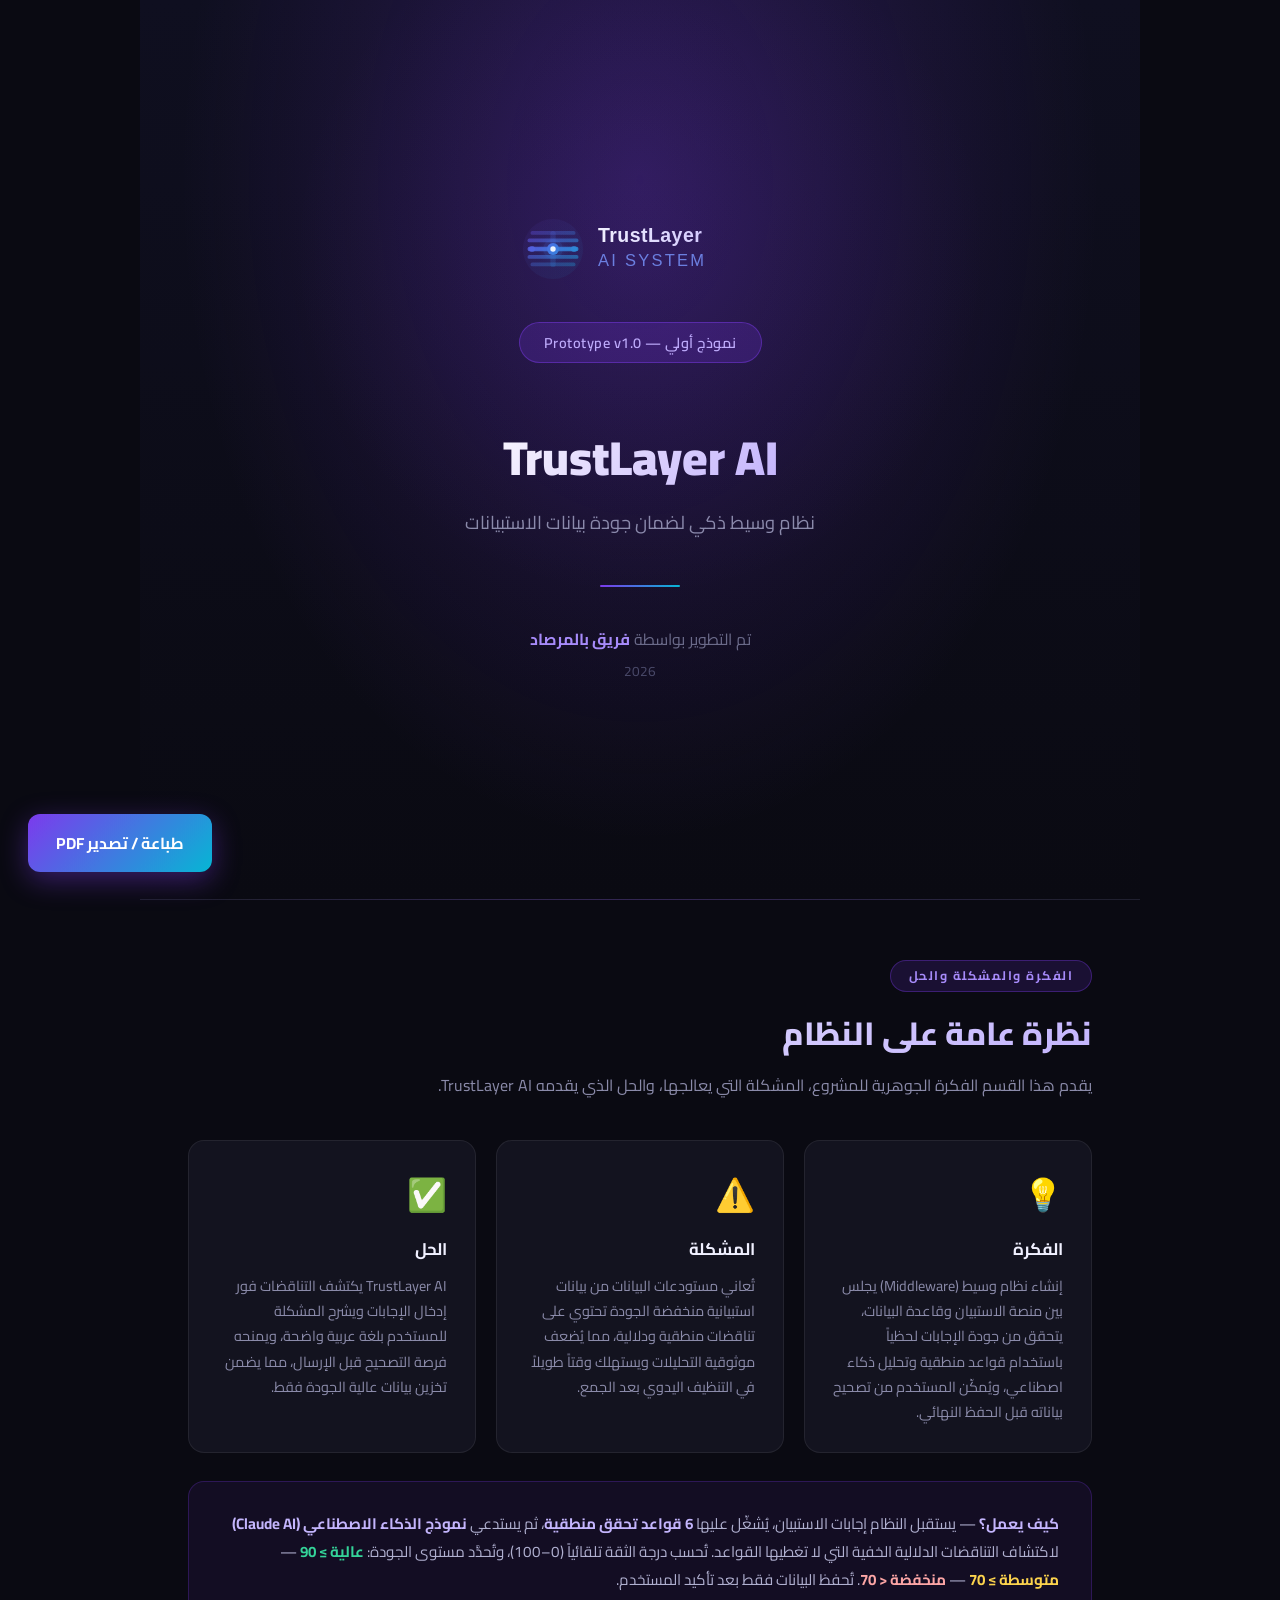
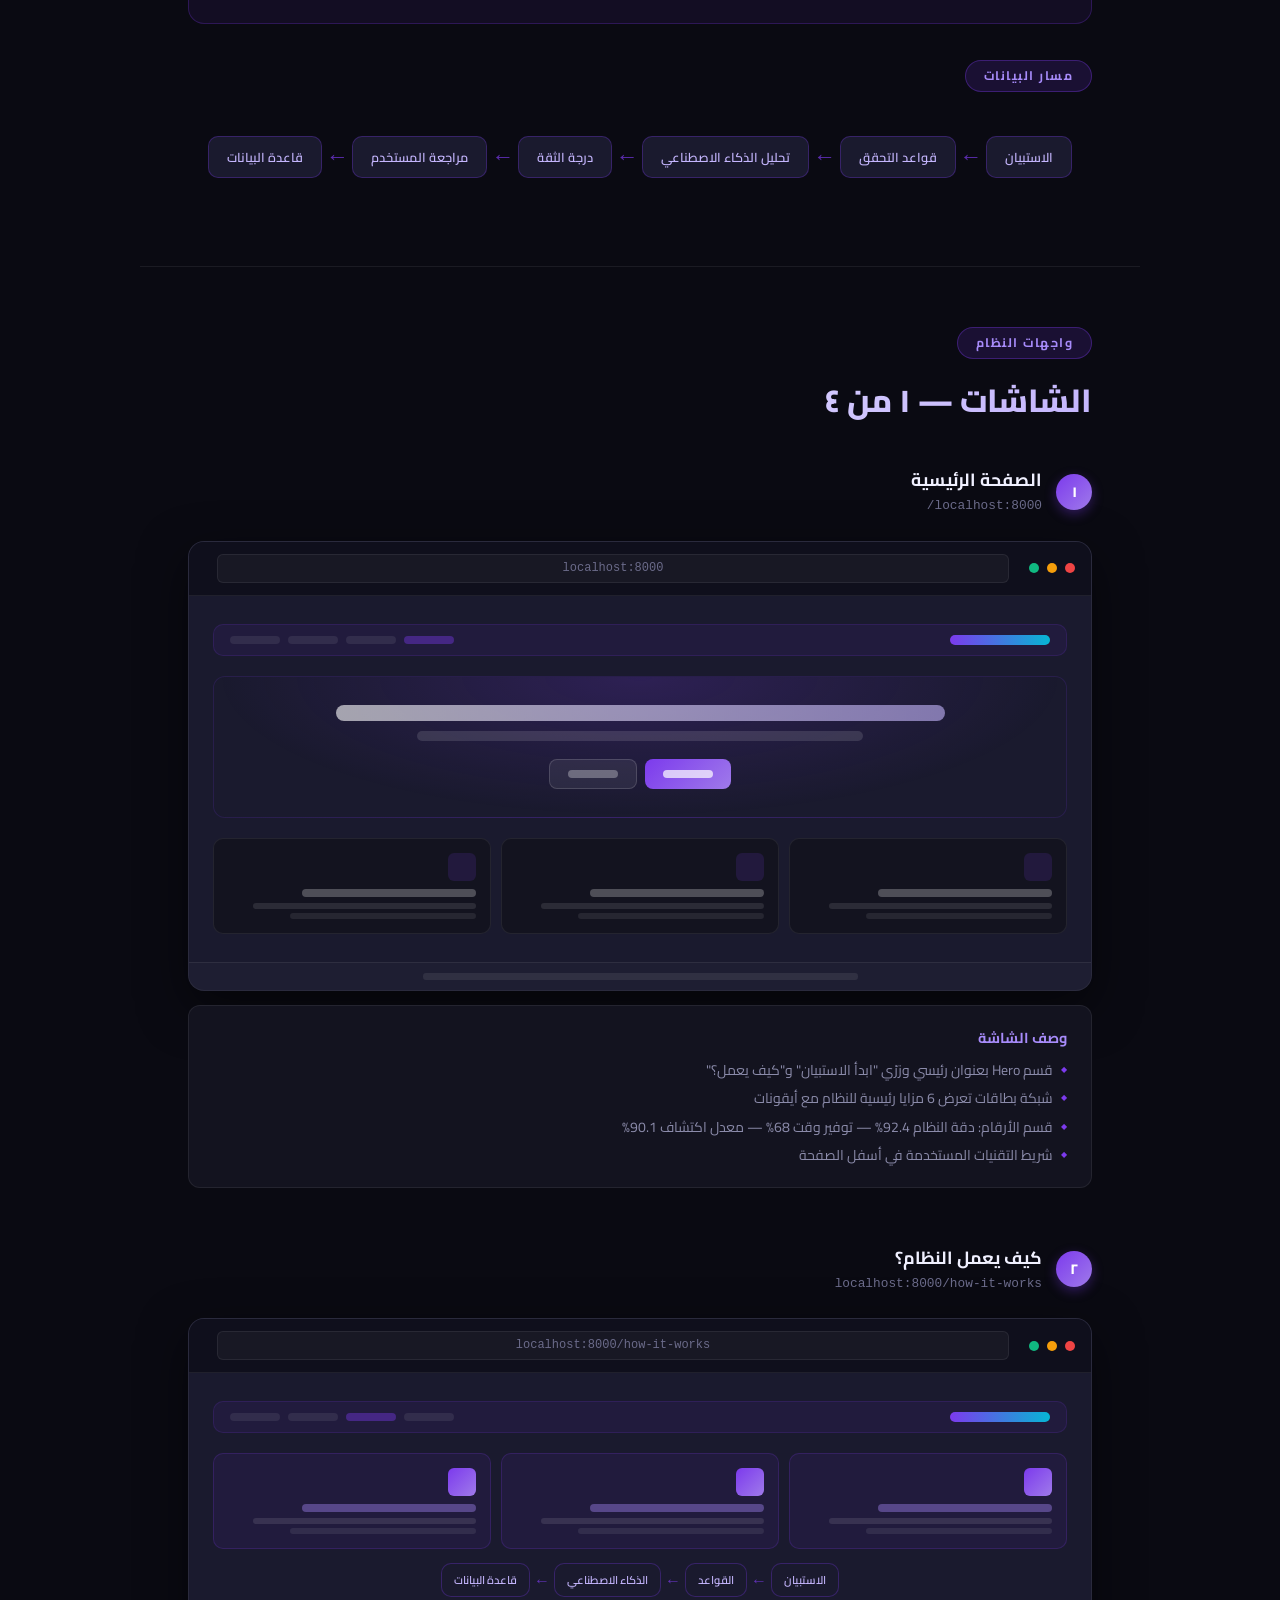
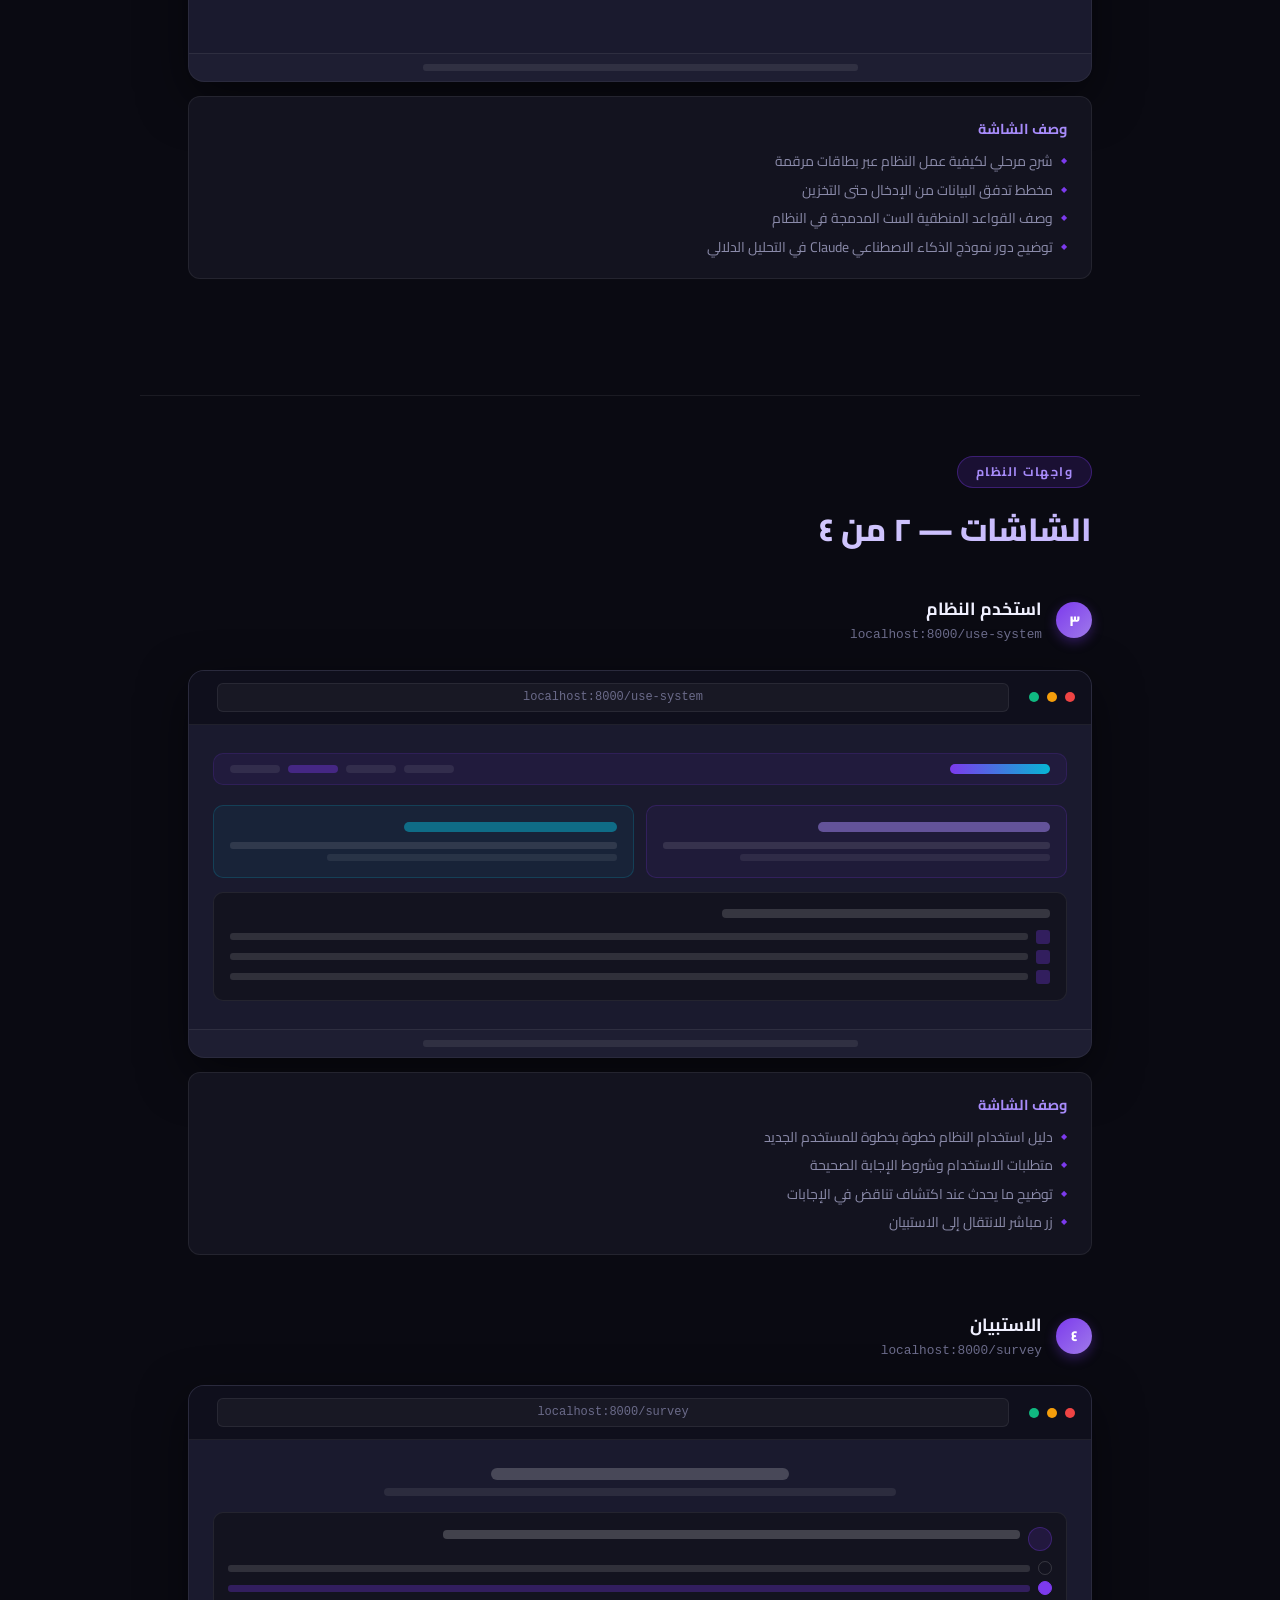
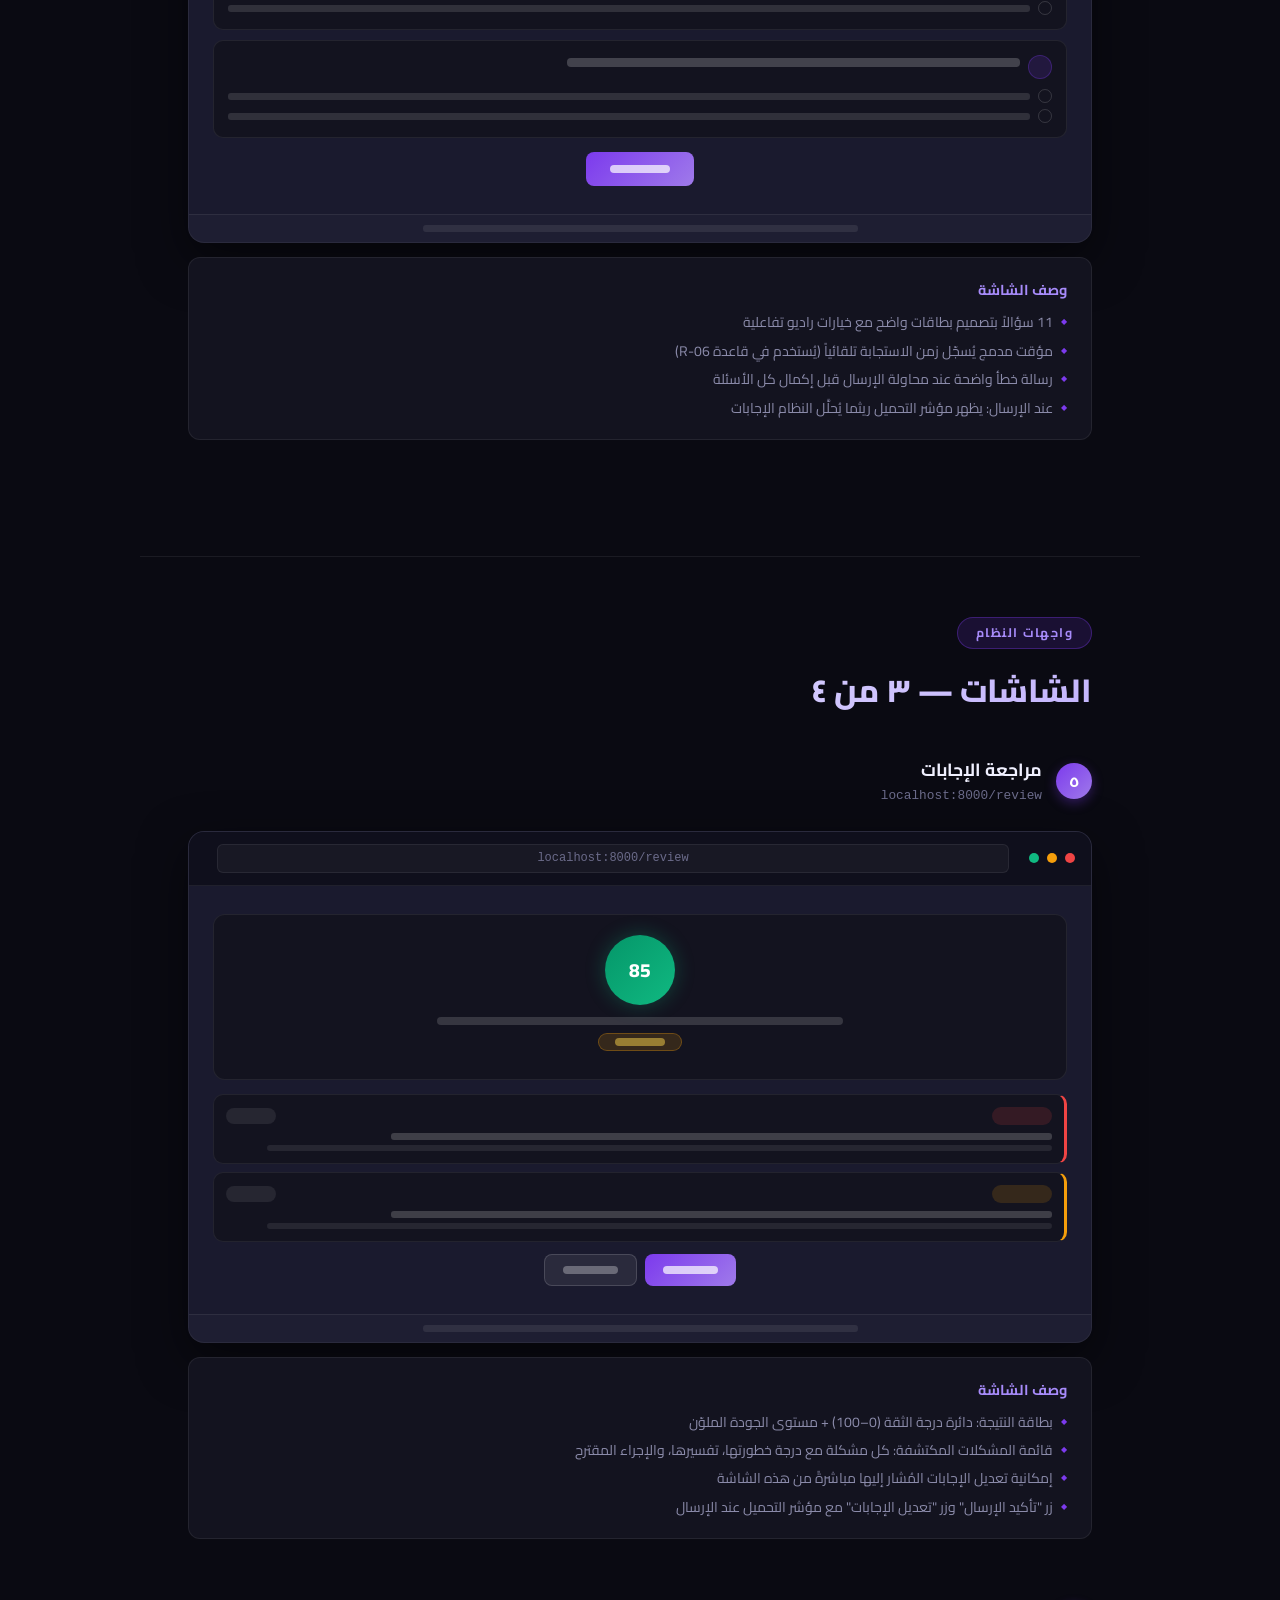
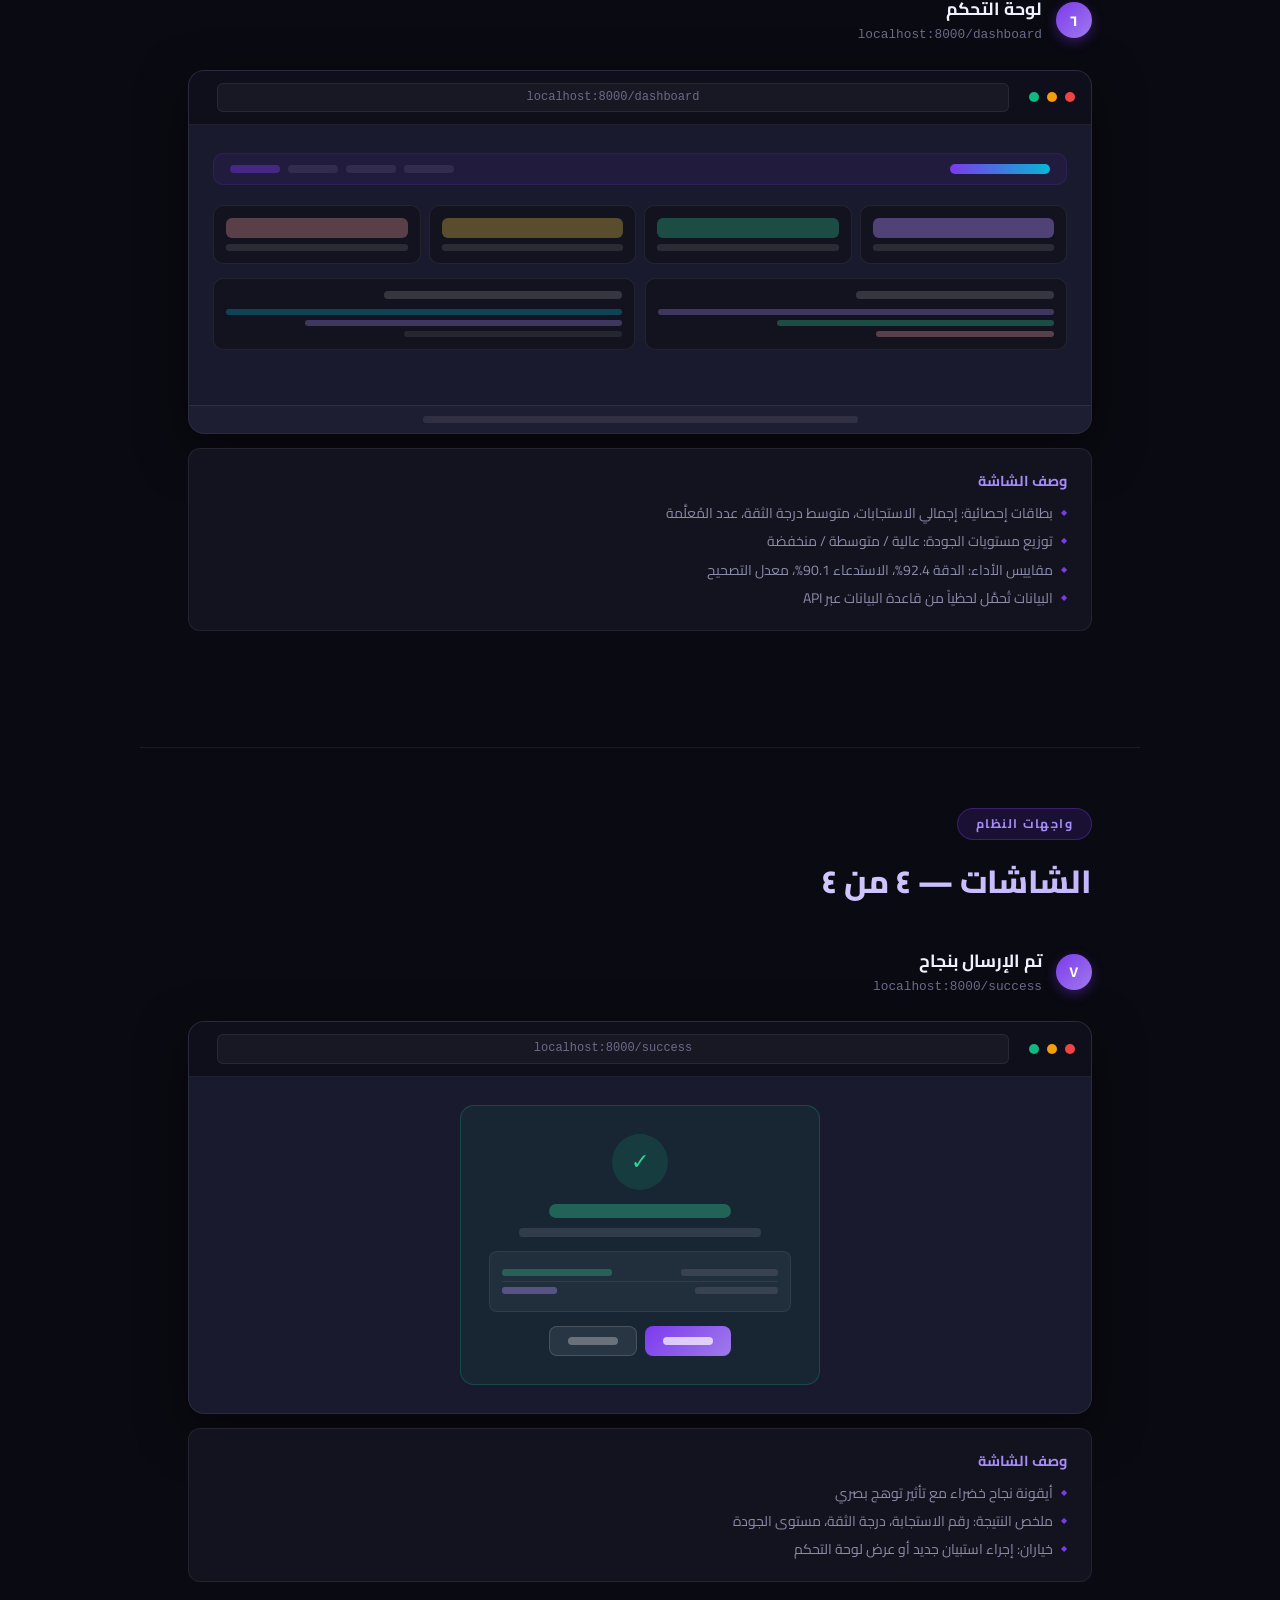
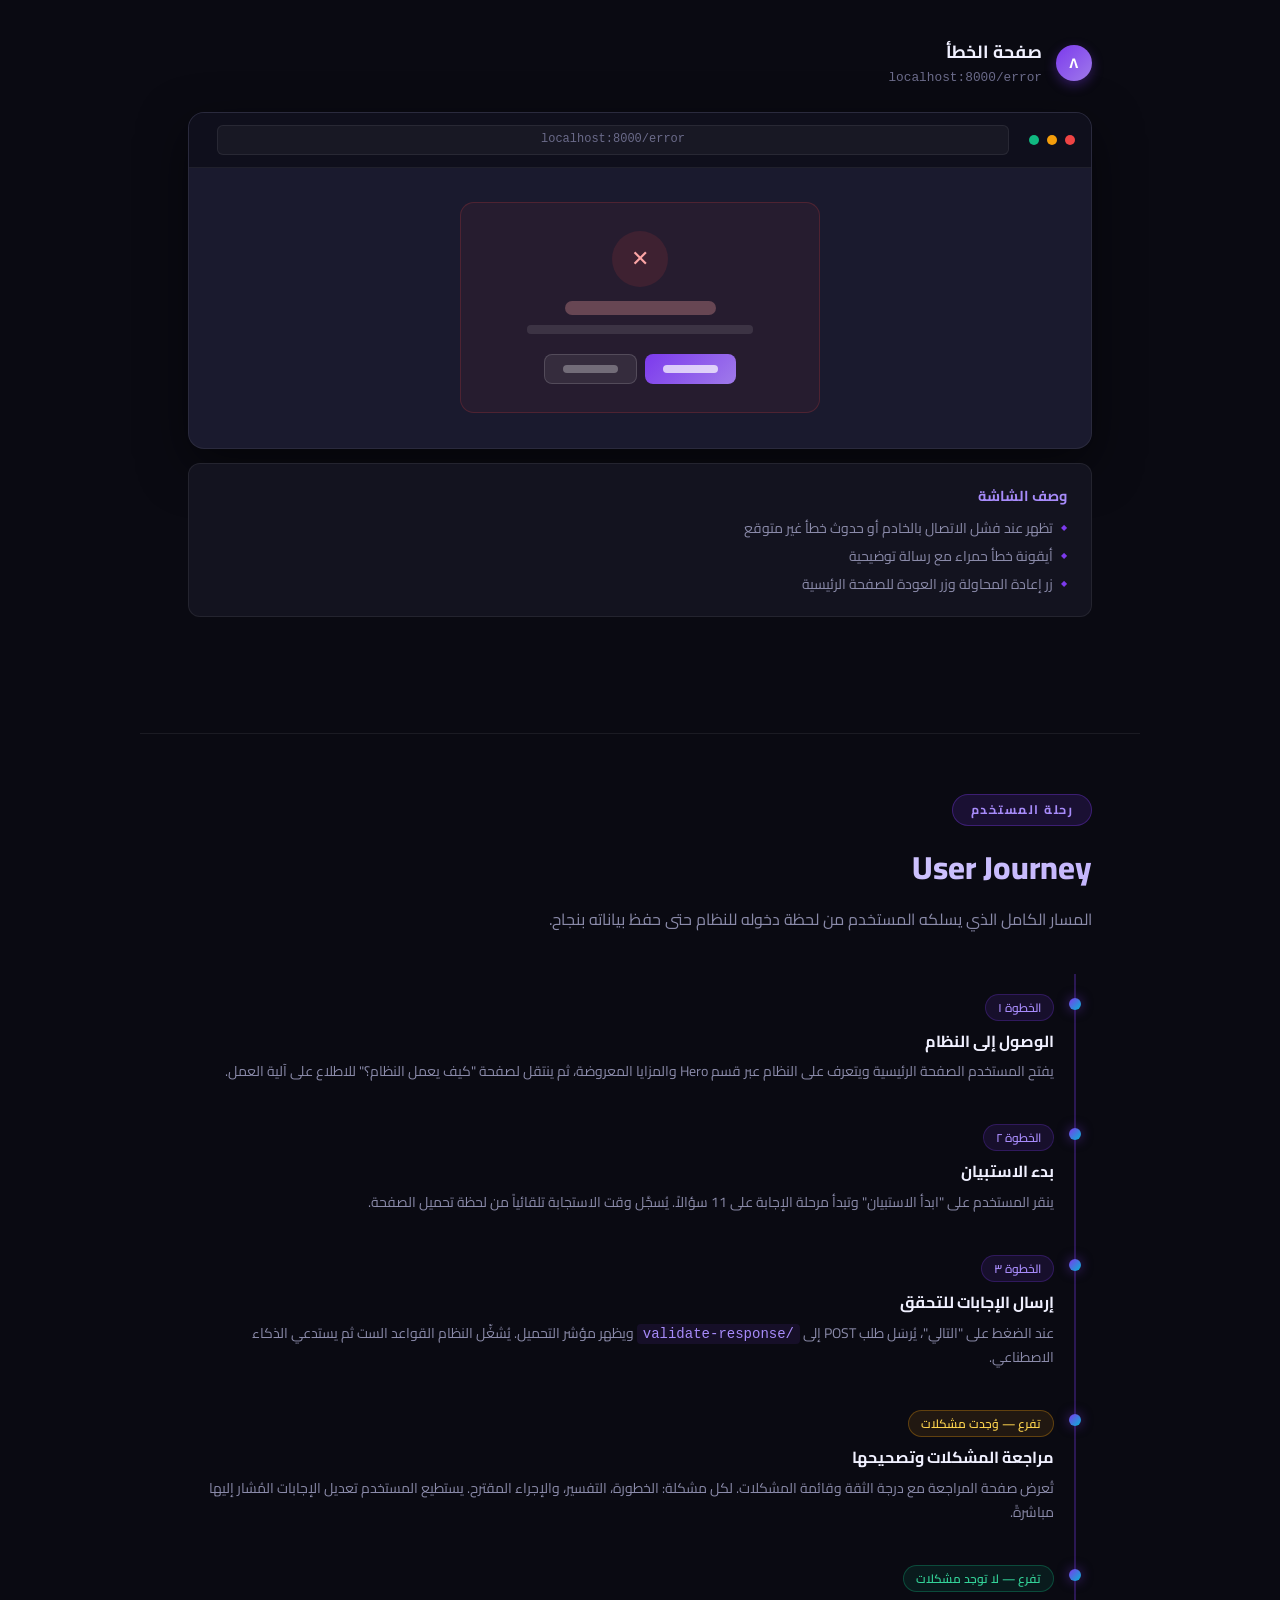
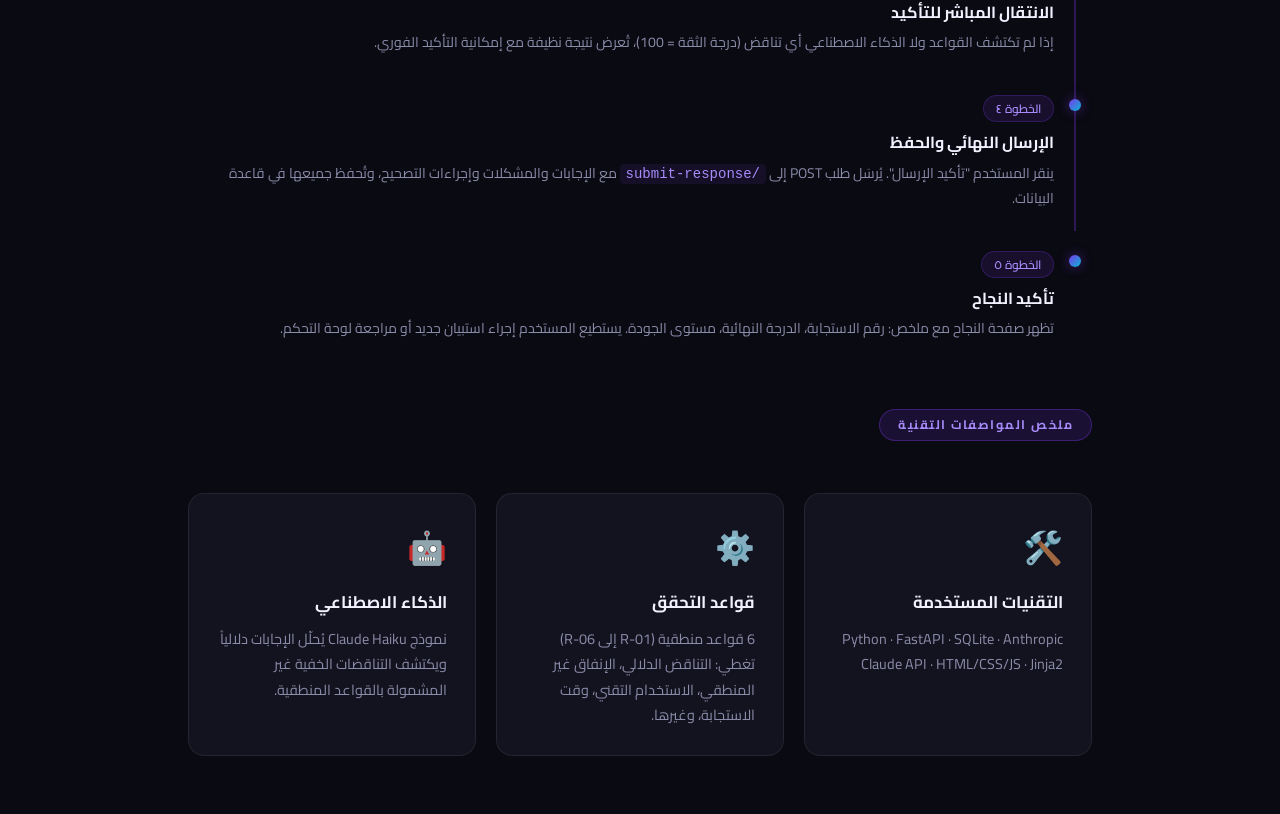
==== templates/prototype.html @ 59702f14 "Initial commit - TrustLayer AI" ====
<!DOCTYPE html>
<html dir="rtl" lang="ar">
<head>
<meta charset="UTF-8"/>
<meta name="viewport" content="width=device-width, initial-scale=1.0"/>
<title>نموذج أولي — TrustLayer AI</title>
<link rel="preconnect" href="https://fonts.googleapis.com"/>
<link href="https://fonts.googleapis.com/css2?family=Cairo:wght@300;400;500;600;700;800;900&display=swap" rel="stylesheet"/>
<style>
:root {
  --primary: #7C3AED;
  --primary-light: rgba(124,58,237,0.15);
  --accent: #06B6D4;
  --bg: #0A0A12;
  --bg2: #0F0F1C;
  --card: #13131F;
  --card2: #1A1A2E;
  --border: rgba(255,255,255,0.07);
  --text: #F0F0FF;
  --muted: #6B6B8A;
  --success: #10B981;
  --warning: #F59E0B;
  --danger: #EF4444;
}
*,*::before,*::after{box-sizing:border-box;margin:0;padding:0;}
html{direction:rtl;}
body{font-family:'Cairo',sans-serif;background:var(--bg);color:var(--text);line-height:1.6;-webkit-print-color-adjust:exact;print-color-adjust:exact;}

/* ====== PRINT BUTTON ====== */
.print-btn{
  position:fixed;bottom:28px;left:28px;z-index:9999;
  background:linear-gradient(135deg,var(--primary),var(--accent));
  color:white;border:none;border-radius:12px;padding:14px 28px;
  font-family:'Cairo',sans-serif;font-size:1rem;font-weight:700;
  cursor:pointer;box-shadow:0 8px 28px rgba(124,58,237,0.4);
  transition:transform .2s,box-shadow .2s;
}
.print-btn:hover{transform:translateY(-2px);box-shadow:0 12px 36px rgba(124,58,237,0.5);}

/* ====== PAGE LAYOUT ====== */
.proto-page{
  min-height:100vh;width:100%;max-width:1000px;
  margin:0 auto;padding:60px 48px;
  border-bottom:1px solid var(--border);
  page-break-after:always;
}
.proto-page:last-of-type{border-bottom:none;}

/* ====== COVER PAGE ====== */
.cover{
  display:flex;flex-direction:column;align-items:center;
  justify-content:center;text-align:center;
  background:radial-gradient(ellipse at 50% 20%, rgba(124,58,237,0.25) 0%, transparent 65%),
             linear-gradient(180deg,#0F0F20 0%,#0A0A12 100%);
  position:relative;overflow:hidden;
}
.cover::before{
  content:'';position:absolute;top:-100px;left:50%;transform:translateX(-50%);
  width:700px;height:700px;
  background:radial-gradient(circle,rgba(124,58,237,0.12) 0%,transparent 70%);
  pointer-events:none;
}
.cover-logo{width:240px;height:auto;margin-bottom:40px;position:relative;}
.cover-title{
  font-size:3rem;font-weight:900;margin-bottom:12px;
  background:linear-gradient(135deg,#FFFFFF,#C4B5FD);
  -webkit-background-clip:text;-webkit-text-fill-color:transparent;background-clip:text;
}
.cover-subtitle{font-size:1.15rem;color:#8B8BAA;margin-bottom:48px;max-width:560px;}
.cover-badge{
  display:inline-block;background:rgba(124,58,237,0.2);
  border:1px solid rgba(124,58,237,0.45);color:#C4B5FD;
  padding:8px 24px;border-radius:100px;font-size:0.9rem;font-weight:600;
  margin-bottom:56px;letter-spacing:0.5px;
}
.cover-divider{width:80px;height:2px;background:linear-gradient(90deg,var(--primary),var(--accent));border-radius:2px;margin:0 auto 40px;}
.cover-team{font-size:1rem;color:#6B6B8A;margin-bottom:8px;}
.cover-team strong{color:#A78BFA;}
.cover-date{font-size:0.85rem;color:#4A4A6A;}

/* ====== SECTION HEADERS ====== */
.sec-header{margin-bottom:40px;}
.sec-chip{
  display:inline-block;background:rgba(124,58,237,0.15);
  border:1px solid rgba(124,58,237,0.35);color:#A78BFA;
  padding:5px 18px;border-radius:100px;font-size:0.78rem;
  font-weight:700;letter-spacing:1.5px;text-transform:uppercase;margin-bottom:16px;
}
.sec-title{font-size:2rem;font-weight:800;margin-bottom:12px;
  background:linear-gradient(135deg,#F0F0FF,#C4B5FD);
  -webkit-background-clip:text;-webkit-text-fill-color:transparent;background-clip:text;
}
.sec-desc{font-size:1rem;color:#8B8BAA;line-height:1.8;max-width:680px;}

/* ====== INFO CARDS ====== */
.info-grid{display:grid;grid-template-columns:repeat(auto-fit,minmax(260px,1fr));gap:20px;margin-top:32px;}
.info-card{
  background:var(--card);border:1px solid var(--border);border-radius:16px;
  padding:28px;transition:all .3s;
}
.info-card:hover{border-color:rgba(124,58,237,0.4);box-shadow:0 0 24px rgba(124,58,237,0.12);}
.info-card-icon{font-size:2rem;margin-bottom:16px;}
.info-card-title{font-size:1.05rem;font-weight:700;margin-bottom:10px;color:var(--text);}
.info-card-body{font-size:0.9rem;color:#8B8BAA;line-height:1.75;}

/* ====== HIGHLIGHT BOX ====== */
.highlight-box{
  background:rgba(124,58,237,0.08);border:1px solid rgba(124,58,237,0.25);
  border-radius:16px;padding:28px 32px;margin-top:28px;
}
.highlight-box p{font-size:0.95rem;color:#B0B0D0;line-height:1.85;}
.highlight-box strong{color:#C4B5FD;}

/* ====== SCREEN MOCKUP ====== */
.screen-section{margin-bottom:56px;}
.screen-label{
  display:flex;align-items:center;gap:14px;margin-bottom:24px;
}
.screen-num{
  width:36px;height:36px;border-radius:50%;
  background:linear-gradient(135deg,var(--primary),#9F7AEA);
  display:flex;align-items:center;justify-content:center;
  font-weight:800;font-size:0.9rem;color:white;flex-shrink:0;
  box-shadow:0 4px 12px rgba(124,58,237,0.35);
}
.screen-name{font-size:1.1rem;font-weight:700;color:var(--text);}
.screen-url{font-size:0.8rem;color:var(--muted);margin-top:2px;font-family:monospace;}

.mockup{
  background:var(--card2);border:1px solid var(--border);border-radius:16px;
  overflow:hidden;box-shadow:0 16px 48px rgba(0,0,0,0.5);
}
.mockup-bar{
  background:#0F0F1C;border-bottom:1px solid var(--border);
  padding:12px 16px;display:flex;align-items:center;gap:8px;
}
.dot{width:10px;height:10px;border-radius:50%;}
.dot-r{background:#EF4444;}.dot-y{background:#F59E0B;}.dot-g{background:#10B981;}
.mockup-url{
  flex:1;background:rgba(255,255,255,0.04);border:1px solid var(--border);
  border-radius:6px;padding:4px 12px;font-size:0.75rem;color:var(--muted);
  font-family:monospace;text-align:center;margin:0 12px;
}
.mockup-body{padding:28px 24px;min-height:280px;}

/* Mockup components */
.m-navbar{
  background:rgba(124,58,237,0.08);border:1px solid rgba(124,58,237,0.15);
  border-radius:10px;padding:10px 16px;display:flex;
  align-items:center;justify-content:space-between;margin-bottom:20px;
}
.m-logo-bar{width:100px;height:10px;border-radius:5px;background:linear-gradient(90deg,var(--primary),var(--accent));}
.m-nav-links{display:flex;gap:8px;}
.m-nav-link{width:50px;height:8px;border-radius:4px;background:rgba(255,255,255,0.08);}
.m-nav-link.active{background:rgba(124,58,237,0.4);}

.m-hero{
  background:radial-gradient(ellipse at 50% 0%,rgba(124,58,237,0.2) 0%,transparent 70%);
  border:1px solid rgba(124,58,237,0.15);border-radius:12px;
  padding:28px 20px;text-align:center;margin-bottom:20px;
}
.m-hero-title{height:16px;background:linear-gradient(90deg,rgba(255,255,255,0.6),rgba(196,181,253,0.6));border-radius:8px;width:75%;margin:0 auto 10px;}
.m-hero-sub{height:10px;background:rgba(255,255,255,0.12);border-radius:5px;width:55%;margin:0 auto 18px;}
.m-btns{display:flex;gap:8px;justify-content:center;}
.m-btn{height:30px;border-radius:8px;padding:0 18px;display:flex;align-items:center;}
.m-btn-p{background:linear-gradient(135deg,var(--primary),#9F7AEA);}
.m-btn-o{background:rgba(255,255,255,0.07);border:1px solid rgba(255,255,255,0.15);}
.m-btn-label{height:8px;border-radius:4px;background:rgba(255,255,255,0.7);width:50px;}
.m-btn-o .m-btn-label{background:rgba(255,255,255,0.3);}

.m-cards-grid{display:grid;grid-template-columns:repeat(3,1fr);gap:10px;}
.m-card{background:var(--card);border:1px solid var(--border);border-radius:10px;padding:14px;}
.m-card-icon{width:28px;height:28px;background:var(--primary-light);border-radius:6px;margin-bottom:8px;}
.m-card-title{height:8px;background:rgba(255,255,255,0.25);border-radius:4px;width:70%;margin-bottom:6px;}
.m-card-text{height:6px;background:rgba(255,255,255,0.1);border-radius:3px;width:90%;}
.m-card-text2{height:6px;background:rgba(255,255,255,0.08);border-radius:3px;width:75%;margin-top:4px;}

.m-question-card{background:var(--card);border:1px solid var(--border);border-radius:10px;padding:14px;margin-bottom:10px;}
.m-q-label{height:9px;background:rgba(255,255,255,0.2);border-radius:4px;width:65%;margin-bottom:10px;}
.m-radio-row{display:flex;gap:6px;flex-direction:column;}
.m-radio{display:flex;align-items:center;gap:8px;}
.m-radio-dot{width:14px;height:14px;border-radius:50%;border:1.5px solid rgba(255,255,255,0.15);flex-shrink:0;}
.m-radio-dot.sel{background:var(--primary);border-color:var(--primary);}
.m-radio-label{height:7px;background:rgba(255,255,255,0.12);border-radius:3px;flex:1;}

.m-score-card{background:var(--card);border:1px solid var(--border);border-radius:12px;padding:20px;text-align:center;margin-bottom:14px;}
.m-score-circle{width:70px;height:70px;border-radius:50%;background:linear-gradient(135deg,#059669,#10B981);margin:0 auto 12px;display:flex;align-items:center;justify-content:center;box-shadow:0 0 20px rgba(16,185,129,0.3);}
.m-score-num{color:white;font-weight:800;font-size:1.2rem;}
.m-score-label{height:8px;background:rgba(255,255,255,0.15);border-radius:4px;width:50%;margin:0 auto;}

.m-issue-card{background:var(--card);border:1px solid var(--border);border-right:3px solid var(--danger);border-radius:10px;padding:12px;margin-bottom:8px;}
.m-issue-card.warn{border-right-color:var(--warning);}
.m-issue-row{display:flex;align-items:center;justify-content:space-between;margin-bottom:8px;}
.m-severity{height:18px;border-radius:100px;padding:0 10px;background:rgba(239,68,68,0.15);width:60px;}
.m-severity.warn{background:rgba(245,158,11,0.15);}
.m-issue-text{height:7px;background:rgba(255,255,255,0.18);border-radius:3px;width:80%;margin-bottom:5px;}
.m-issue-sub{height:6px;background:rgba(255,255,255,0.08);border-radius:3px;width:95%;}

.m-stat-grid{display:grid;grid-template-columns:repeat(4,1fr);gap:8px;margin-bottom:14px;}
.m-stat{background:var(--card);border:1px solid var(--border);border-radius:10px;padding:12px;text-align:center;}
.m-stat-val{height:20px;background:rgba(167,139,250,0.4);border-radius:6px;margin-bottom:6px;}
.m-stat-lbl{height:7px;background:rgba(255,255,255,0.1);border-radius:3px;}

.m-success-box{
  background:rgba(16,185,129,0.08);border:1px solid rgba(16,185,129,0.25);
  border-radius:14px;padding:28px;text-align:center;
}
.m-success-icon{width:56px;height:56px;border-radius:50%;background:rgba(16,185,129,0.15);margin:0 auto 14px;display:flex;align-items:center;justify-content:center;font-size:1.4rem;color:#34D399;}
.m-success-title{height:14px;background:rgba(52,211,153,0.35);border-radius:7px;width:60%;margin:0 auto 10px;}
.m-success-sub{height:9px;background:rgba(255,255,255,0.1);border-radius:4px;width:80%;margin:0 auto;}

.m-error-box{
  background:rgba(239,68,68,0.06);border:1px solid rgba(239,68,68,0.2);
  border-radius:14px;padding:28px;text-align:center;
}
.m-error-icon{width:56px;height:56px;border-radius:50%;background:rgba(239,68,68,0.12);margin:0 auto 14px;display:flex;align-items:center;justify-content:center;font-size:1.4rem;color:#FCA5A5;}
.m-error-title{height:14px;background:rgba(252,165,165,0.3);border-radius:7px;width:50%;margin:0 auto 10px;}
.m-error-sub{height:9px;background:rgba(255,255,255,0.1);border-radius:4px;width:75%;margin:0 auto;}

.m-footer{
  background:rgba(255,255,255,0.02);border-top:1px solid var(--border);
  border-radius:0 0 12px 12px;padding:10px 16px;text-align:center;
}
.m-footer-text{height:7px;background:rgba(255,255,255,0.08);border-radius:3px;width:50%;margin:0 auto;}

/* ====== SCREEN DESCRIPTION ====== */
.screen-desc{
  background:var(--card);border:1px solid var(--border);border-radius:12px;
  padding:20px 24px;margin-top:14px;
}
.screen-desc h4{font-size:0.9rem;font-weight:700;color:#A78BFA;margin-bottom:10px;}
.screen-desc ul{list-style:none;display:flex;flex-direction:column;gap:6px;}
.screen-desc ul li{font-size:0.875rem;color:#8B8BAA;display:flex;align-items:flex-start;gap:8px;}
.screen-desc ul li::before{content:'◆';color:var(--primary);font-size:0.5rem;margin-top:5px;flex-shrink:0;}

/* ====== JOURNEY ====== */
.journey-flow{display:flex;flex-direction:column;gap:0;margin-top:32px;}
.journey-step{
  display:flex;align-items:flex-start;gap:20px;padding:20px 0;
  border-right:2px solid rgba(124,58,237,0.3);margin-right:16px;
  position:relative;
}
.journey-step::before{
  content:'';position:absolute;right:-7px;top:24px;
  width:12px;height:12px;border-radius:50%;
  background:linear-gradient(135deg,var(--primary),var(--accent));
  box-shadow:0 0 12px rgba(124,58,237,0.5);
}
.journey-step:last-child{border-right-color:transparent;}
.journey-content{padding-right:20px;flex:1;}
.journey-title{font-size:1rem;font-weight:700;color:var(--text);margin-bottom:6px;}
.journey-body{font-size:0.875rem;color:#8B8BAA;line-height:1.7;}
.journey-tag{
  display:inline-block;background:rgba(124,58,237,0.12);
  border:1px solid rgba(124,58,237,0.25);color:#A78BFA;
  padding:3px 12px;border-radius:100px;font-size:0.75rem;font-weight:600;
  margin-bottom:8px;
}

/* ====== FLOW DIAGRAM ====== */
.flow-diagram{display:flex;align-items:center;flex-wrap:wrap;gap:0;margin:28px 0;justify-content:center;}
.flow-node{
  background:var(--card2);border:1px solid rgba(124,58,237,0.3);
  border-radius:10px;padding:10px 18px;text-align:center;
  font-size:0.8rem;font-weight:600;color:#C4B5FD;white-space:nowrap;
}
.flow-arrow{color:var(--primary);font-size:1.4rem;padding:0 4px;opacity:0.7;}

/* ====== PRINT ====== */
@media print {
  .print-btn{display:none;}
  .proto-page{page-break-after:always;max-width:100%;padding:40px;}
  body{background:#0A0A12;}
}
</style>
</head>
<body>

<button class="print-btn" onclick="window.print()">طباعة / تصدير PDF</button>

<!-- ============================================================ -->
<!-- PAGE 1: COVER                                                 -->
<!-- ============================================================ -->
<div class="proto-page cover">
  <img src="/static/images/logo.svg" alt="TrustLayer AI" class="cover-logo"/>
  <div class="cover-badge">نموذج أولي — Prototype v1.0</div>
  <h1 class="cover-title">TrustLayer AI</h1>
  <p class="cover-subtitle">نظام وسيط ذكي لضمان جودة بيانات الاستبيانات</p>
  <div class="cover-divider"></div>
  <p class="cover-team">تم التطوير بواسطة <strong>فريق بالمرصاد</strong></p>
  <p class="cover-date">2026</p>
</div>

<!-- ============================================================ -->
<!-- PAGE 2: IDEA · PROBLEM · SOLUTION                            -->
<!-- ============================================================ -->
<div class="proto-page">
  <div class="sec-header">
    <div class="sec-chip">الفكرة والمشكلة والحل</div>
    <h2 class="sec-title">نظرة عامة على النظام</h2>
    <p class="sec-desc">يقدم هذا القسم الفكرة الجوهرية للمشروع، المشكلة التي يعالجها، والحل الذي يقدمه TrustLayer AI.</p>
  </div>

  <div class="info-grid">
    <div class="info-card">
      <div class="info-card-icon">💡</div>
      <div class="info-card-title">الفكرة</div>
      <div class="info-card-body">
        إنشاء نظام وسيط (Middleware) يجلس بين منصة الاستبيان وقاعدة البيانات، يتحقق من جودة الإجابات لحظياً باستخدام قواعد منطقية وتحليل ذكاء اصطناعي، ويُمكّن المستخدم من تصحيح بياناته قبل الحفظ النهائي.
      </div>
    </div>
    <div class="info-card">
      <div class="info-card-icon">⚠️</div>
      <div class="info-card-title">المشكلة</div>
      <div class="info-card-body">
        تُعاني مستودعات البيانات من بيانات استبيانية منخفضة الجودة تحتوي على تناقضات منطقية ودلالية، مما يُضعف موثوقية التحليلات ويستهلك وقتاً طويلاً في التنظيف اليدوي بعد الجمع.
      </div>
    </div>
    <div class="info-card">
      <div class="info-card-icon">✅</div>
      <div class="info-card-title">الحل</div>
      <div class="info-card-body">
        TrustLayer AI يكتشف التناقضات فور إدخال الإجابات ويشرح المشكلة للمستخدم بلغة عربية واضحة، ويمنحه فرصة التصحيح قبل الإرسال، مما يضمن تخزين بيانات عالية الجودة فقط.
      </div>
    </div>
  </div>

  <div class="highlight-box">
    <p>
      <strong>كيف يعمل؟</strong> — يستقبل النظام إجابات الاستبيان، يُشغّل عليها <strong>6 قواعد تحقق منطقية</strong>، ثم يستدعي <strong>نموذج الذكاء الاصطناعي (Claude AI)</strong> لاكتشاف التناقضات الدلالية الخفية التي لا تغطيها القواعد. تُحسب درجة الثقة تلقائياً (0–100)، وتُحدَّد مستوى الجودة: <strong style="color:#34D399">عالية ≥ 90</strong> — <strong style="color:#FCD34D">متوسطة ≥ 70</strong> — <strong style="color:#FCA5A5">منخفضة &lt; 70</strong>. تُحفظ البيانات فقط بعد تأكيد المستخدم.
    </p>
  </div>

  <div style="margin-top:36px;">
    <div class="sec-chip" style="margin-bottom:16px;">مسار البيانات</div>
    <div class="flow-diagram">
      <div class="flow-node">الاستبيان</div>
      <div class="flow-arrow">←</div>
      <div class="flow-node">قواعد التحقق</div>
      <div class="flow-arrow">←</div>
      <div class="flow-node">تحليل الذكاء الاصطناعي</div>
      <div class="flow-arrow">←</div>
      <div class="flow-node">درجة الثقة</div>
      <div class="flow-arrow">←</div>
      <div class="flow-node">مراجعة المستخدم</div>
      <div class="flow-arrow">←</div>
      <div class="flow-node">قاعدة البيانات</div>
    </div>
  </div>
</div>

<!-- ============================================================ -->
<!-- PAGE 3: SCREENS 1–2                                          -->
<!-- ============================================================ -->
<div class="proto-page">
  <div class="sec-header">
    <div class="sec-chip">واجهات النظام</div>
    <h2 class="sec-title">الشاشات — ١ من ٤</h2>
  </div>

  <!-- Screen 1: Index -->
  <div class="screen-section">
    <div class="screen-label">
      <div class="screen-num">١</div>
      <div>
        <div class="screen-name">الصفحة الرئيسية</div>
        <div class="screen-url">localhost:8000/</div>
      </div>
    </div>
    <div class="mockup">
      <div class="mockup-bar">
        <div class="dot dot-r"></div><div class="dot dot-y"></div><div class="dot dot-g"></div>
        <div class="mockup-url">localhost:8000</div>
      </div>
      <div class="mockup-body">
        <div class="m-navbar">
          <div class="m-logo-bar"></div>
          <div class="m-nav-links">
            <div class="m-nav-link active"></div>
            <div class="m-nav-link"></div>
            <div class="m-nav-link"></div>
            <div class="m-nav-link"></div>
          </div>
        </div>
        <div class="m-hero">
          <div class="m-hero-title"></div>
          <div class="m-hero-sub"></div>
          <div class="m-btns">
            <div class="m-btn m-btn-p"><div class="m-btn-label"></div></div>
            <div class="m-btn m-btn-o"><div class="m-btn-label"></div></div>
          </div>
        </div>
        <div class="m-cards-grid">
          <div class="m-card"><div class="m-card-icon"></div><div class="m-card-title"></div><div class="m-card-text"></div><div class="m-card-text2"></div></div>
          <div class="m-card"><div class="m-card-icon"></div><div class="m-card-title"></div><div class="m-card-text"></div><div class="m-card-text2"></div></div>
          <div class="m-card"><div class="m-card-icon"></div><div class="m-card-title"></div><div class="m-card-text"></div><div class="m-card-text2"></div></div>
        </div>
      </div>
      <div class="m-footer"><div class="m-footer-text"></div></div>
    </div>
    <div class="screen-desc">
      <h4>وصف الشاشة</h4>
      <ul>
        <li>قسم Hero بعنوان رئيسي وزرّي "ابدأ الاستبيان" و"كيف يعمل؟"</li>
        <li>شبكة بطاقات تعرض 6 مزايا رئيسية للنظام مع أيقونات</li>
        <li>قسم الأرقام: دقة النظام 92.4% — توفير وقت 68% — معدل اكتشاف 90.1%</li>
        <li>شريط التقنيات المستخدمة في أسفل الصفحة</li>
      </ul>
    </div>
  </div>

  <!-- Screen 2: How it works -->
  <div class="screen-section">
    <div class="screen-label">
      <div class="screen-num">٢</div>
      <div>
        <div class="screen-name">كيف يعمل النظام؟</div>
        <div class="screen-url">localhost:8000/how-it-works</div>
      </div>
    </div>
    <div class="mockup">
      <div class="mockup-bar">
        <div class="dot dot-r"></div><div class="dot dot-y"></div><div class="dot dot-g"></div>
        <div class="mockup-url">localhost:8000/how-it-works</div>
      </div>
      <div class="mockup-body">
        <div class="m-navbar">
          <div class="m-logo-bar"></div>
          <div class="m-nav-links">
            <div class="m-nav-link"></div>
            <div class="m-nav-link active"></div>
            <div class="m-nav-link"></div>
            <div class="m-nav-link"></div>
          </div>
        </div>
        <div class="m-cards-grid" style="margin-bottom:14px;">
          <div class="m-card" style="background:rgba(124,58,237,0.08);border-color:rgba(124,58,237,0.2);">
            <div class="m-card-icon" style="background:linear-gradient(135deg,var(--primary),#9F7AEA);"></div>
            <div class="m-card-title" style="background:rgba(167,139,250,0.4);"></div>
            <div class="m-card-text"></div><div class="m-card-text2"></div>
          </div>
          <div class="m-card" style="background:rgba(124,58,237,0.08);border-color:rgba(124,58,237,0.2);">
            <div class="m-card-icon" style="background:linear-gradient(135deg,var(--primary),#9F7AEA);"></div>
            <div class="m-card-title" style="background:rgba(167,139,250,0.4);"></div>
            <div class="m-card-text"></div><div class="m-card-text2"></div>
          </div>
          <div class="m-card" style="background:rgba(124,58,237,0.08);border-color:rgba(124,58,237,0.2);">
            <div class="m-card-icon" style="background:linear-gradient(135deg,var(--primary),#9F7AEA);"></div>
            <div class="m-card-title" style="background:rgba(167,139,250,0.4);"></div>
            <div class="m-card-text"></div><div class="m-card-text2"></div>
          </div>
        </div>
        <div class="flow-diagram" style="margin:0;">
          <div class="flow-node" style="font-size:0.7rem;padding:7px 12px;">الاستبيان</div>
          <div class="flow-arrow" style="font-size:1rem;">←</div>
          <div class="flow-node" style="font-size:0.7rem;padding:7px 12px;">القواعد</div>
          <div class="flow-arrow" style="font-size:1rem;">←</div>
          <div class="flow-node" style="font-size:0.7rem;padding:7px 12px;">الذكاء الاصطناعي</div>
          <div class="flow-arrow" style="font-size:1rem;">←</div>
          <div class="flow-node" style="font-size:0.7rem;padding:7px 12px;">قاعدة البيانات</div>
        </div>
      </div>
      <div class="m-footer"><div class="m-footer-text"></div></div>
    </div>
    <div class="screen-desc">
      <h4>وصف الشاشة</h4>
      <ul>
        <li>شرح مرحلي لكيفية عمل النظام عبر بطاقات مرقمة</li>
        <li>مخطط تدفق البيانات من الإدخال حتى التخزين</li>
        <li>وصف القواعد المنطقية الست المدمجة في النظام</li>
        <li>توضيح دور نموذج الذكاء الاصطناعي Claude في التحليل الدلالي</li>
      </ul>
    </div>
  </div>
</div>

<!-- ============================================================ -->
<!-- PAGE 4: SCREENS 3–4                                          -->
<!-- ============================================================ -->
<div class="proto-page">
  <div class="sec-header">
    <div class="sec-chip">واجهات النظام</div>
    <h2 class="sec-title">الشاشات — ٢ من ٤</h2>
  </div>

  <!-- Screen 3: Use System -->
  <div class="screen-section">
    <div class="screen-label">
      <div class="screen-num">٣</div>
      <div>
        <div class="screen-name">استخدم النظام</div>
        <div class="screen-url">localhost:8000/use-system</div>
      </div>
    </div>
    <div class="mockup">
      <div class="mockup-bar">
        <div class="dot dot-r"></div><div class="dot dot-y"></div><div class="dot dot-g"></div>
        <div class="mockup-url">localhost:8000/use-system</div>
      </div>
      <div class="mockup-body">
        <div class="m-navbar">
          <div class="m-logo-bar"></div>
          <div class="m-nav-links">
            <div class="m-nav-link"></div><div class="m-nav-link"></div>
            <div class="m-nav-link active"></div><div class="m-nav-link"></div>
          </div>
        </div>
        <div style="display:grid;grid-template-columns:1fr 1fr;gap:12px;margin-bottom:14px;">
          <div style="background:rgba(124,58,237,0.06);border:1px solid rgba(124,58,237,0.2);border-radius:10px;padding:16px;">
            <div style="height:10px;background:rgba(167,139,250,0.5);border-radius:5px;width:60%;margin-bottom:10px;"></div>
            <div style="height:7px;background:rgba(255,255,255,0.1);border-radius:3px;margin-bottom:5px;"></div>
            <div style="height:7px;background:rgba(255,255,255,0.07);border-radius:3px;width:80%;"></div>
          </div>
          <div style="background:rgba(6,182,212,0.06);border:1px solid rgba(6,182,212,0.2);border-radius:10px;padding:16px;">
            <div style="height:10px;background:rgba(6,182,212,0.5);border-radius:5px;width:55%;margin-bottom:10px;"></div>
            <div style="height:7px;background:rgba(255,255,255,0.1);border-radius:3px;margin-bottom:5px;"></div>
            <div style="height:7px;background:rgba(255,255,255,0.07);border-radius:3px;width:75%;"></div>
          </div>
        </div>
        <div style="background:var(--card);border:1px solid var(--border);border-radius:10px;padding:16px;">
          <div style="height:9px;background:rgba(255,255,255,0.15);border-radius:4px;width:40%;margin-bottom:12px;"></div>
          <div style="display:flex;flex-direction:column;gap:6px;">
            <div style="display:flex;align-items:center;gap:8px;"><div style="width:14px;height:14px;border-radius:3px;background:rgba(124,58,237,0.3);flex-shrink:0;"></div><div style="height:7px;background:rgba(255,255,255,0.12);border-radius:3px;flex:1;"></div></div>
            <div style="display:flex;align-items:center;gap:8px;"><div style="width:14px;height:14px;border-radius:3px;background:rgba(124,58,237,0.3);flex-shrink:0;"></div><div style="height:7px;background:rgba(255,255,255,0.12);border-radius:3px;flex:1;"></div></div>
            <div style="display:flex;align-items:center;gap:8px;"><div style="width:14px;height:14px;border-radius:3px;background:rgba(124,58,237,0.3);flex-shrink:0;"></div><div style="height:7px;background:rgba(255,255,255,0.12);border-radius:3px;flex:1;"></div></div>
          </div>
        </div>
      </div>
      <div class="m-footer"><div class="m-footer-text"></div></div>
    </div>
    <div class="screen-desc">
      <h4>وصف الشاشة</h4>
      <ul>
        <li>دليل استخدام النظام خطوة بخطوة للمستخدم الجديد</li>
        <li>متطلبات الاستخدام وشروط الإجابة الصحيحة</li>
        <li>توضيح ما يحدث عند اكتشاف تناقض في الإجابات</li>
        <li>زر مباشر للانتقال إلى الاستبيان</li>
      </ul>
    </div>
  </div>

  <!-- Screen 4: Survey -->
  <div class="screen-section">
    <div class="screen-label">
      <div class="screen-num">٤</div>
      <div>
        <div class="screen-name">الاستبيان</div>
        <div class="screen-url">localhost:8000/survey</div>
      </div>
    </div>
    <div class="mockup">
      <div class="mockup-bar">
        <div class="dot dot-r"></div><div class="dot dot-y"></div><div class="dot dot-g"></div>
        <div class="mockup-url">localhost:8000/survey</div>
      </div>
      <div class="mockup-body">
        <div style="text-align:center;margin-bottom:16px;">
          <div style="height:12px;background:rgba(255,255,255,0.2);border-radius:6px;width:35%;margin:0 auto 8px;"></div>
          <div style="height:8px;background:rgba(255,255,255,0.08);border-radius:4px;width:60%;margin:0 auto;"></div>
        </div>
        <div class="m-question-card">
          <div style="display:flex;align-items:center;gap:8px;margin-bottom:10px;">
            <div style="width:24px;height:24px;border-radius:50%;background:var(--primary-light);border:1px solid rgba(124,58,237,0.3);"></div>
            <div class="m-q-label" style="width:70%;"></div>
          </div>
          <div class="m-radio-row">
            <div class="m-radio"><div class="m-radio-dot"></div><div class="m-radio-label"></div></div>
            <div class="m-radio"><div class="m-radio-dot sel"></div><div class="m-radio-label" style="background:rgba(124,58,237,0.3);"></div></div>
            <div class="m-radio"><div class="m-radio-dot"></div><div class="m-radio-label"></div></div>
          </div>
        </div>
        <div class="m-question-card">
          <div style="display:flex;align-items:center;gap:8px;margin-bottom:10px;">
            <div style="width:24px;height:24px;border-radius:50%;background:var(--primary-light);border:1px solid rgba(124,58,237,0.3);"></div>
            <div class="m-q-label" style="width:55%;"></div>
          </div>
          <div class="m-radio-row">
            <div class="m-radio"><div class="m-radio-dot"></div><div class="m-radio-label"></div></div>
            <div class="m-radio"><div class="m-radio-dot"></div><div class="m-radio-label"></div></div>
          </div>
        </div>
        <div style="text-align:center;margin-top:14px;">
          <div class="m-btn m-btn-p" style="display:inline-flex;padding:0 24px;height:34px;"><div class="m-btn-label" style="width:60px;"></div></div>
        </div>
      </div>
      <div class="m-footer"><div class="m-footer-text"></div></div>
    </div>
    <div class="screen-desc">
      <h4>وصف الشاشة</h4>
      <ul>
        <li>11 سؤالاً بتصميم بطاقات واضح مع خيارات راديو تفاعلية</li>
        <li>مؤقت مدمج يُسجّل زمن الاستجابة تلقائياً (يُستخدم في قاعدة R-06)</li>
        <li>رسالة خطأ واضحة عند محاولة الإرسال قبل إكمال كل الأسئلة</li>
        <li>عند الإرسال: يظهر مؤشر التحميل ريثما يُحلَّل النظام الإجابات</li>
      </ul>
    </div>
  </div>
</div>

<!-- ============================================================ -->
<!-- PAGE 5: SCREENS 5–6                                          -->
<!-- ============================================================ -->
<div class="proto-page">
  <div class="sec-header">
    <div class="sec-chip">واجهات النظام</div>
    <h2 class="sec-title">الشاشات — ٣ من ٤</h2>
  </div>

  <!-- Screen 5: Review -->
  <div class="screen-section">
    <div class="screen-label">
      <div class="screen-num">٥</div>
      <div>
        <div class="screen-name">مراجعة الإجابات</div>
        <div class="screen-url">localhost:8000/review</div>
      </div>
    </div>
    <div class="mockup">
      <div class="mockup-bar">
        <div class="dot dot-r"></div><div class="dot dot-y"></div><div class="dot dot-g"></div>
        <div class="mockup-url">localhost:8000/review</div>
      </div>
      <div class="mockup-body">
        <div class="m-score-card">
          <div class="m-score-circle"><div class="m-score-num">85</div></div>
          <div class="m-score-label"></div>
          <div style="display:inline-block;background:rgba(245,158,11,0.15);border:1px solid rgba(245,158,11,0.3);border-radius:100px;padding:4px 16px;margin-top:8px;">
            <div style="height:8px;background:rgba(252,211,77,0.5);border-radius:4px;width:50px;"></div>
          </div>
        </div>
        <div class="m-issue-card">
          <div class="m-issue-row">
            <div class="m-severity"></div>
            <div style="height:16px;background:rgba(255,255,255,0.08);border-radius:100px;width:50px;"></div>
          </div>
          <div class="m-issue-text"></div>
          <div class="m-issue-sub"></div>
        </div>
        <div class="m-issue-card warn">
          <div class="m-issue-row">
            <div class="m-severity warn"></div>
            <div style="height:16px;background:rgba(255,255,255,0.08);border-radius:100px;width:50px;"></div>
          </div>
          <div class="m-issue-text"></div>
          <div class="m-issue-sub"></div>
        </div>
        <div style="display:flex;gap:8px;justify-content:center;margin-top:12px;">
          <div class="m-btn m-btn-p" style="height:32px;"><div class="m-btn-label" style="width:55px;"></div></div>
          <div class="m-btn m-btn-o" style="height:32px;"><div class="m-btn-label" style="width:55px;"></div></div>
        </div>
      </div>
      <div class="m-footer"><div class="m-footer-text"></div></div>
    </div>
    <div class="screen-desc">
      <h4>وصف الشاشة</h4>
      <ul>
        <li>بطاقة النتيجة: دائرة درجة الثقة (0–100) + مستوى الجودة الملوّن</li>
        <li>قائمة المشكلات المكتشفة: كل مشكلة مع درجة خطورتها، تفسيرها، والإجراء المقترح</li>
        <li>إمكانية تعديل الإجابات المُشار إليها مباشرةً من هذه الشاشة</li>
        <li>زر "تأكيد الإرسال" وزر "تعديل الإجابات" مع مؤشر التحميل عند الإرسال</li>
      </ul>
    </div>
  </div>

  <!-- Screen 6: Dashboard -->
  <div class="screen-section">
    <div class="screen-label">
      <div class="screen-num">٦</div>
      <div>
        <div class="screen-name">لوحة التحكم</div>
        <div class="screen-url">localhost:8000/dashboard</div>
      </div>
    </div>
    <div class="mockup">
      <div class="mockup-bar">
        <div class="dot dot-r"></div><div class="dot dot-y"></div><div class="dot dot-g"></div>
        <div class="mockup-url">localhost:8000/dashboard</div>
      </div>
      <div class="mockup-body">
        <div class="m-navbar">
          <div class="m-logo-bar"></div>
          <div class="m-nav-links">
            <div class="m-nav-link"></div><div class="m-nav-link"></div>
            <div class="m-nav-link"></div><div class="m-nav-link active"></div>
          </div>
        </div>
        <div class="m-stat-grid">
          <div class="m-stat"><div class="m-stat-val"></div><div class="m-stat-lbl"></div></div>
          <div class="m-stat"><div class="m-stat-val" style="background:rgba(52,211,153,0.3);"></div><div class="m-stat-lbl"></div></div>
          <div class="m-stat"><div class="m-stat-val" style="background:rgba(252,211,77,0.3);"></div><div class="m-stat-lbl"></div></div>
          <div class="m-stat"><div class="m-stat-val" style="background:rgba(252,165,165,0.3);"></div><div class="m-stat-lbl"></div></div>
        </div>
        <div style="display:grid;grid-template-columns:1fr 1fr;gap:10px;">
          <div style="background:var(--card);border:1px solid var(--border);border-radius:10px;padding:12px;">
            <div style="height:8px;background:rgba(255,255,255,0.15);border-radius:4px;width:50%;margin-bottom:10px;"></div>
            <div style="height:6px;background:rgba(167,139,250,0.3);border-radius:3px;margin-bottom:5px;"></div>
            <div style="height:6px;background:rgba(52,211,153,0.3);border-radius:3px;margin-bottom:5px;width:70%;"></div>
            <div style="height:6px;background:rgba(252,165,165,0.3);border-radius:3px;width:45%;"></div>
          </div>
          <div style="background:var(--card);border:1px solid var(--border);border-radius:10px;padding:12px;">
            <div style="height:8px;background:rgba(255,255,255,0.15);border-radius:4px;width:60%;margin-bottom:10px;"></div>
            <div style="height:6px;background:rgba(6,182,212,0.3);border-radius:3px;margin-bottom:5px;"></div>
            <div style="height:6px;background:rgba(167,139,250,0.3);border-radius:3px;margin-bottom:5px;width:80%;"></div>
            <div style="height:6px;background:rgba(255,255,255,0.08);border-radius:3px;width:55%;"></div>
          </div>
        </div>
      </div>
      <div class="m-footer"><div class="m-footer-text"></div></div>
    </div>
    <div class="screen-desc">
      <h4>وصف الشاشة</h4>
      <ul>
        <li>بطاقات إحصائية: إجمالي الاستجابات، متوسط درجة الثقة، عدد المُعلَّمة</li>
        <li>توزيع مستويات الجودة: عالية / متوسطة / منخفضة</li>
        <li>مقاييس الأداء: الدقة 92.4%، الاستدعاء 90.1%، معدل التصحيح</li>
        <li>البيانات تُحمَّل لحظياً من قاعدة البيانات عبر API</li>
      </ul>
    </div>
  </div>
</div>

<!-- ============================================================ -->
<!-- PAGE 6: SCREENS 7–8                                          -->
<!-- ============================================================ -->
<div class="proto-page">
  <div class="sec-header">
    <div class="sec-chip">واجهات النظام</div>
    <h2 class="sec-title">الشاشات — ٤ من ٤</h2>
  </div>

  <!-- Screen 7: Success -->
  <div class="screen-section">
    <div class="screen-label">
      <div class="screen-num">٧</div>
      <div>
        <div class="screen-name">تم الإرسال بنجاح</div>
        <div class="screen-url">localhost:8000/success</div>
      </div>
    </div>
    <div class="mockup">
      <div class="mockup-bar">
        <div class="dot dot-r"></div><div class="dot dot-y"></div><div class="dot dot-g"></div>
        <div class="mockup-url">localhost:8000/success</div>
      </div>
      <div class="mockup-body" style="display:flex;align-items:center;justify-content:center;">
        <div style="max-width:360px;width:100%;">
          <div class="m-success-box">
            <div class="m-success-icon">✓</div>
            <div class="m-success-title"></div>
            <div class="m-success-sub"></div>
            <div style="background:rgba(255,255,255,0.04);border:1px solid var(--border);border-radius:8px;padding:12px;margin-top:14px;">
              <div style="display:flex;justify-content:space-between;padding:5px 0;border-bottom:1px solid var(--border);">
                <div style="height:7px;width:35%;background:rgba(255,255,255,0.1);border-radius:3px;"></div>
                <div style="height:7px;width:40%;background:rgba(52,211,153,0.3);border-radius:3px;"></div>
              </div>
              <div style="display:flex;justify-content:space-between;padding:5px 0;">
                <div style="height:7px;width:30%;background:rgba(255,255,255,0.1);border-radius:3px;"></div>
                <div style="height:7px;width:20%;background:rgba(167,139,250,0.4);border-radius:3px;"></div>
              </div>
            </div>
            <div style="display:flex;gap:8px;justify-content:center;margin-top:14px;">
              <div class="m-btn m-btn-p" style="height:30px;"><div class="m-btn-label" style="width:50px;"></div></div>
              <div class="m-btn m-btn-o" style="height:30px;"><div class="m-btn-label" style="width:50px;"></div></div>
            </div>
          </div>
        </div>
      </div>
    </div>
    <div class="screen-desc">
      <h4>وصف الشاشة</h4>
      <ul>
        <li>أيقونة نجاح خضراء مع تأثير توهج بصري</li>
        <li>ملخص النتيجة: رقم الاستجابة، درجة الثقة، مستوى الجودة</li>
        <li>خياران: إجراء استبيان جديد أو عرض لوحة التحكم</li>
      </ul>
    </div>
  </div>

  <!-- Screen 8: Error -->
  <div class="screen-section">
    <div class="screen-label">
      <div class="screen-num">٨</div>
      <div>
        <div class="screen-name">صفحة الخطأ</div>
        <div class="screen-url">localhost:8000/error</div>
      </div>
    </div>
    <div class="mockup">
      <div class="mockup-bar">
        <div class="dot dot-r"></div><div class="dot dot-y"></div><div class="dot dot-g"></div>
        <div class="mockup-url">localhost:8000/error</div>
      </div>
      <div class="mockup-body" style="display:flex;align-items:center;justify-content:center;">
        <div style="max-width:360px;width:100%;">
          <div class="m-error-box">
            <div class="m-error-icon">✕</div>
            <div class="m-error-title"></div>
            <div class="m-error-sub"></div>
            <div style="display:flex;gap:8px;justify-content:center;margin-top:20px;">
              <div class="m-btn m-btn-p" style="height:30px;"><div class="m-btn-label" style="width:55px;"></div></div>
              <div class="m-btn m-btn-o" style="height:30px;"><div class="m-btn-label" style="width:55px;"></div></div>
            </div>
          </div>
        </div>
      </div>
    </div>
    <div class="screen-desc">
      <h4>وصف الشاشة</h4>
      <ul>
        <li>تظهر عند فشل الاتصال بالخادم أو حدوث خطأ غير متوقع</li>
        <li>أيقونة خطأ حمراء مع رسالة توضيحية</li>
        <li>زر إعادة المحاولة وزر العودة للصفحة الرئيسية</li>
      </ul>
    </div>
  </div>
</div>

<!-- ============================================================ -->
<!-- PAGE 7: USER JOURNEY                                          -->
<!-- ============================================================ -->
<div class="proto-page">
  <div class="sec-header">
    <div class="sec-chip">رحلة المستخدم</div>
    <h2 class="sec-title">User Journey</h2>
    <p class="sec-desc">المسار الكامل الذي يسلكه المستخدم من لحظة دخوله للنظام حتى حفظ بياناته بنجاح.</p>
  </div>

  <div class="journey-flow">
    <div class="journey-step">
      <div class="journey-content">
        <div class="journey-tag">الخطوة ١</div>
        <div class="journey-title">الوصول إلى النظام</div>
        <div class="journey-body">يفتح المستخدم الصفحة الرئيسية ويتعرف على النظام عبر قسم Hero والمزايا المعروضة، ثم ينتقل لصفحة "كيف يعمل النظام؟" للاطلاع على آلية العمل.</div>
      </div>
    </div>
    <div class="journey-step">
      <div class="journey-content">
        <div class="journey-tag">الخطوة ٢</div>
        <div class="journey-title">بدء الاستبيان</div>
        <div class="journey-body">ينقر المستخدم على "ابدأ الاستبيان" وتبدأ مرحلة الإجابة على 11 سؤالاً. يُسجَّل وقت الاستجابة تلقائياً من لحظة تحميل الصفحة.</div>
      </div>
    </div>
    <div class="journey-step">
      <div class="journey-content">
        <div class="journey-tag">الخطوة ٣</div>
        <div class="journey-title">إرسال الإجابات للتحقق</div>
        <div class="journey-body">عند الضغط على "التالي"، يُرسَل طلب POST إلى <code style="color:#A78BFA;background:rgba(124,58,237,0.1);padding:2px 6px;border-radius:4px;">/validate-response</code> ويظهر مؤشر التحميل. يُشغِّل النظام القواعد الست ثم يستدعي الذكاء الاصطناعي.</div>
      </div>
    </div>
    <div class="journey-step">
      <div class="journey-content">
        <div class="journey-tag" style="background:rgba(245,158,11,0.1);border-color:rgba(245,158,11,0.3);color:#FCD34D;">تفرع — وُجدت مشكلات</div>
        <div class="journey-title">مراجعة المشكلات وتصحيحها</div>
        <div class="journey-body">تُعرض صفحة المراجعة مع درجة الثقة وقائمة المشكلات. لكل مشكلة: الخطورة، التفسير، والإجراء المقترح. يستطيع المستخدم تعديل الإجابات المُشار إليها مباشرةً.</div>
      </div>
    </div>
    <div class="journey-step">
      <div class="journey-content">
        <div class="journey-tag" style="background:rgba(16,185,129,0.1);border-color:rgba(16,185,129,0.3);color:#34D399;">تفرع — لا توجد مشكلات</div>
        <div class="journey-title">الانتقال المباشر للتأكيد</div>
        <div class="journey-body">إذا لم تكتشف القواعد ولا الذكاء الاصطناعي أي تناقض (درجة الثقة = 100)، تُعرض نتيجة نظيفة مع إمكانية التأكيد الفوري.</div>
      </div>
    </div>
    <div class="journey-step">
      <div class="journey-content">
        <div class="journey-tag">الخطوة ٤</div>
        <div class="journey-title">الإرسال النهائي والحفظ</div>
        <div class="journey-body">ينقر المستخدم "تأكيد الإرسال". يُرسَل طلب POST إلى <code style="color:#A78BFA;background:rgba(124,58,237,0.1);padding:2px 6px;border-radius:4px;">/submit-response</code> مع الإجابات والمشكلات وإجراءات التصحيح، وتُحفظ جميعها في قاعدة البيانات.</div>
      </div>
    </div>
    <div class="journey-step">
      <div class="journey-content">
        <div class="journey-tag">الخطوة ٥</div>
        <div class="journey-title">تأكيد النجاح</div>
        <div class="journey-body">تظهر صفحة النجاح مع ملخص: رقم الاستجابة، الدرجة النهائية، مستوى الجودة. يستطيع المستخدم إجراء استبيان جديد أو مراجعة لوحة التحكم.</div>
      </div>
    </div>
  </div>

  <!-- Summary table -->
  <div style="margin-top:48px;">
    <div class="sec-chip" style="margin-bottom:20px;">ملخص المواصفات التقنية</div>
    <div class="info-grid">
      <div class="info-card">
        <div class="info-card-icon">🛠️</div>
        <div class="info-card-title">التقنيات المستخدمة</div>
        <div class="info-card-body">Python · FastAPI · SQLite · Anthropic Claude API · HTML/CSS/JS · Jinja2</div>
      </div>
      <div class="info-card">
        <div class="info-card-icon">⚙️</div>
        <div class="info-card-title">قواعد التحقق</div>
        <div class="info-card-body">6 قواعد منطقية (R-01 إلى R-06) تغطي: التناقض الدلالي، الإنفاق غير المنطقي، الاستخدام التقني، وقت الاستجابة، وغيرها.</div>
      </div>
      <div class="info-card">
        <div class="info-card-icon">🤖</div>
        <div class="info-card-title">الذكاء الاصطناعي</div>
        <div class="info-card-body">نموذج Claude Haiku يُحلّل الإجابات دلالياً ويكتشف التناقضات الخفية غير المشمولة بالقواعد المنطقية.</div>
      </div>
    </div>
  </div>
</div>

</body>
</html>
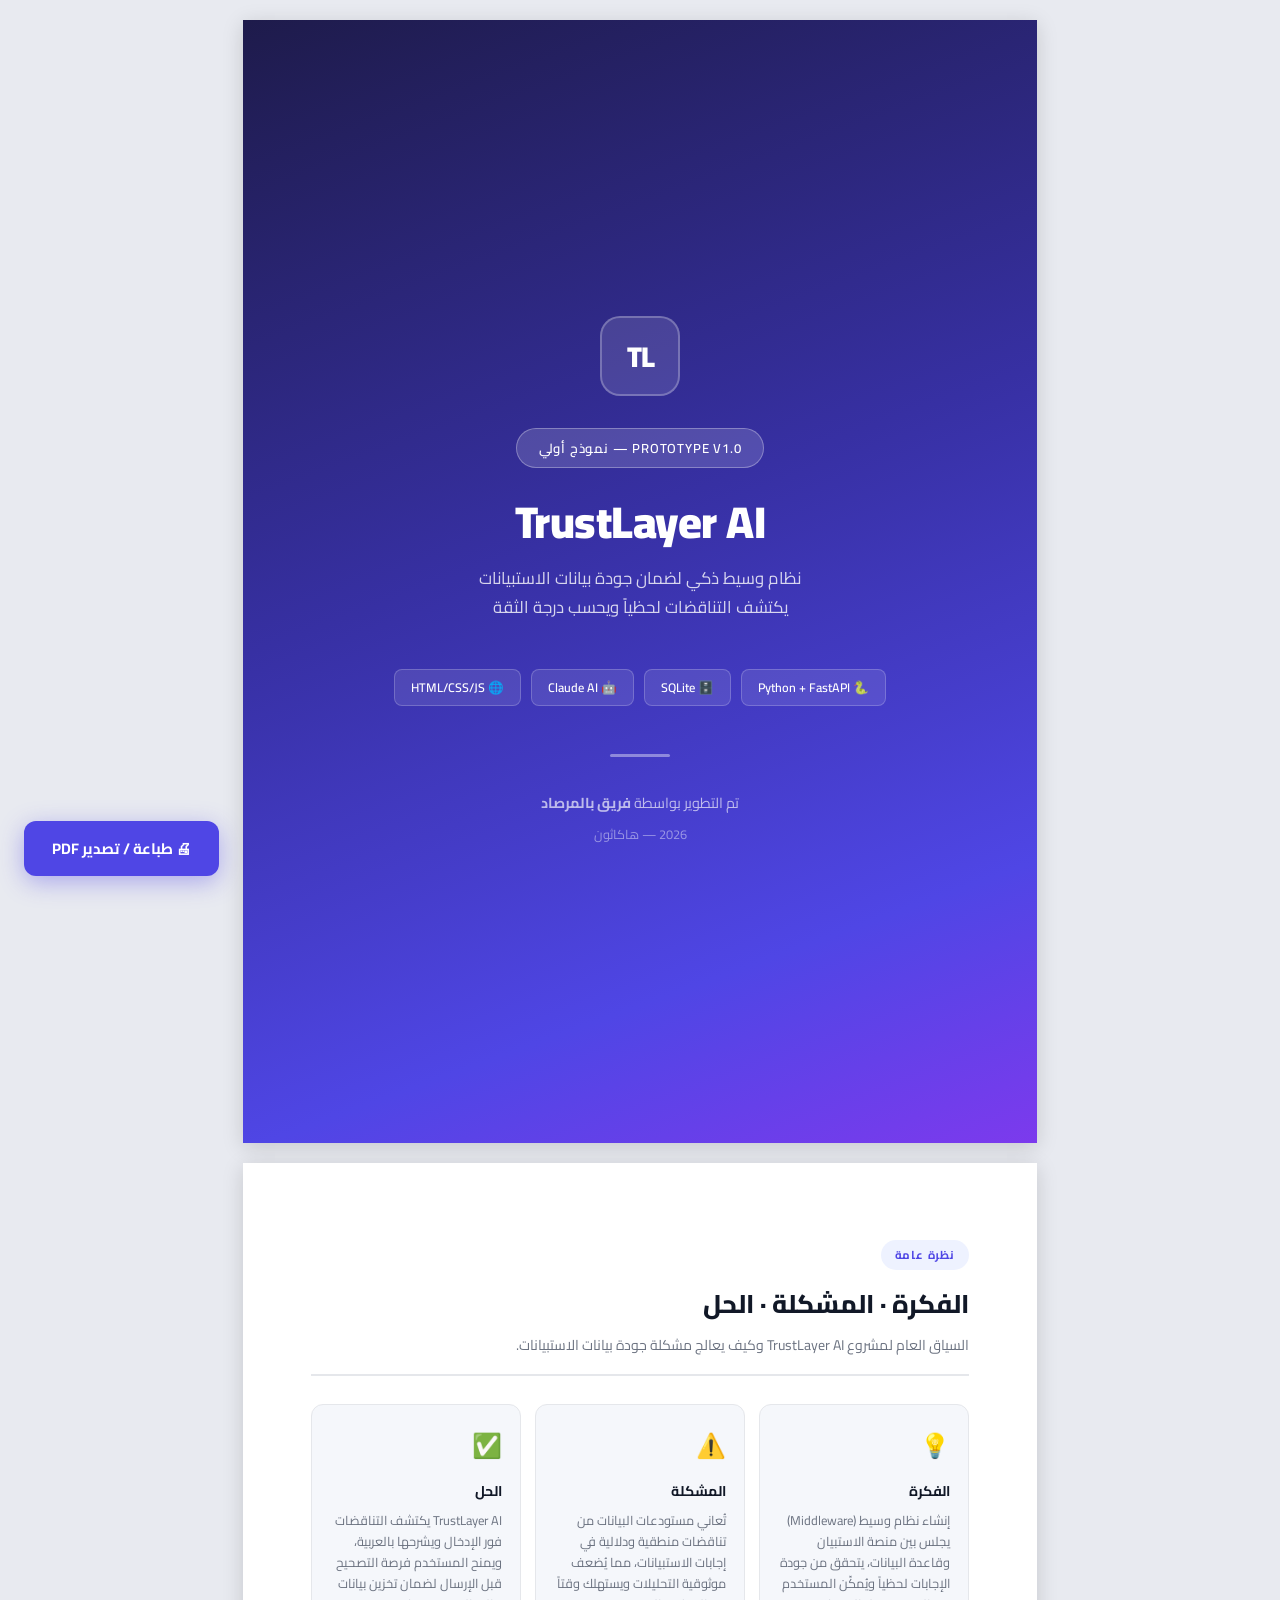
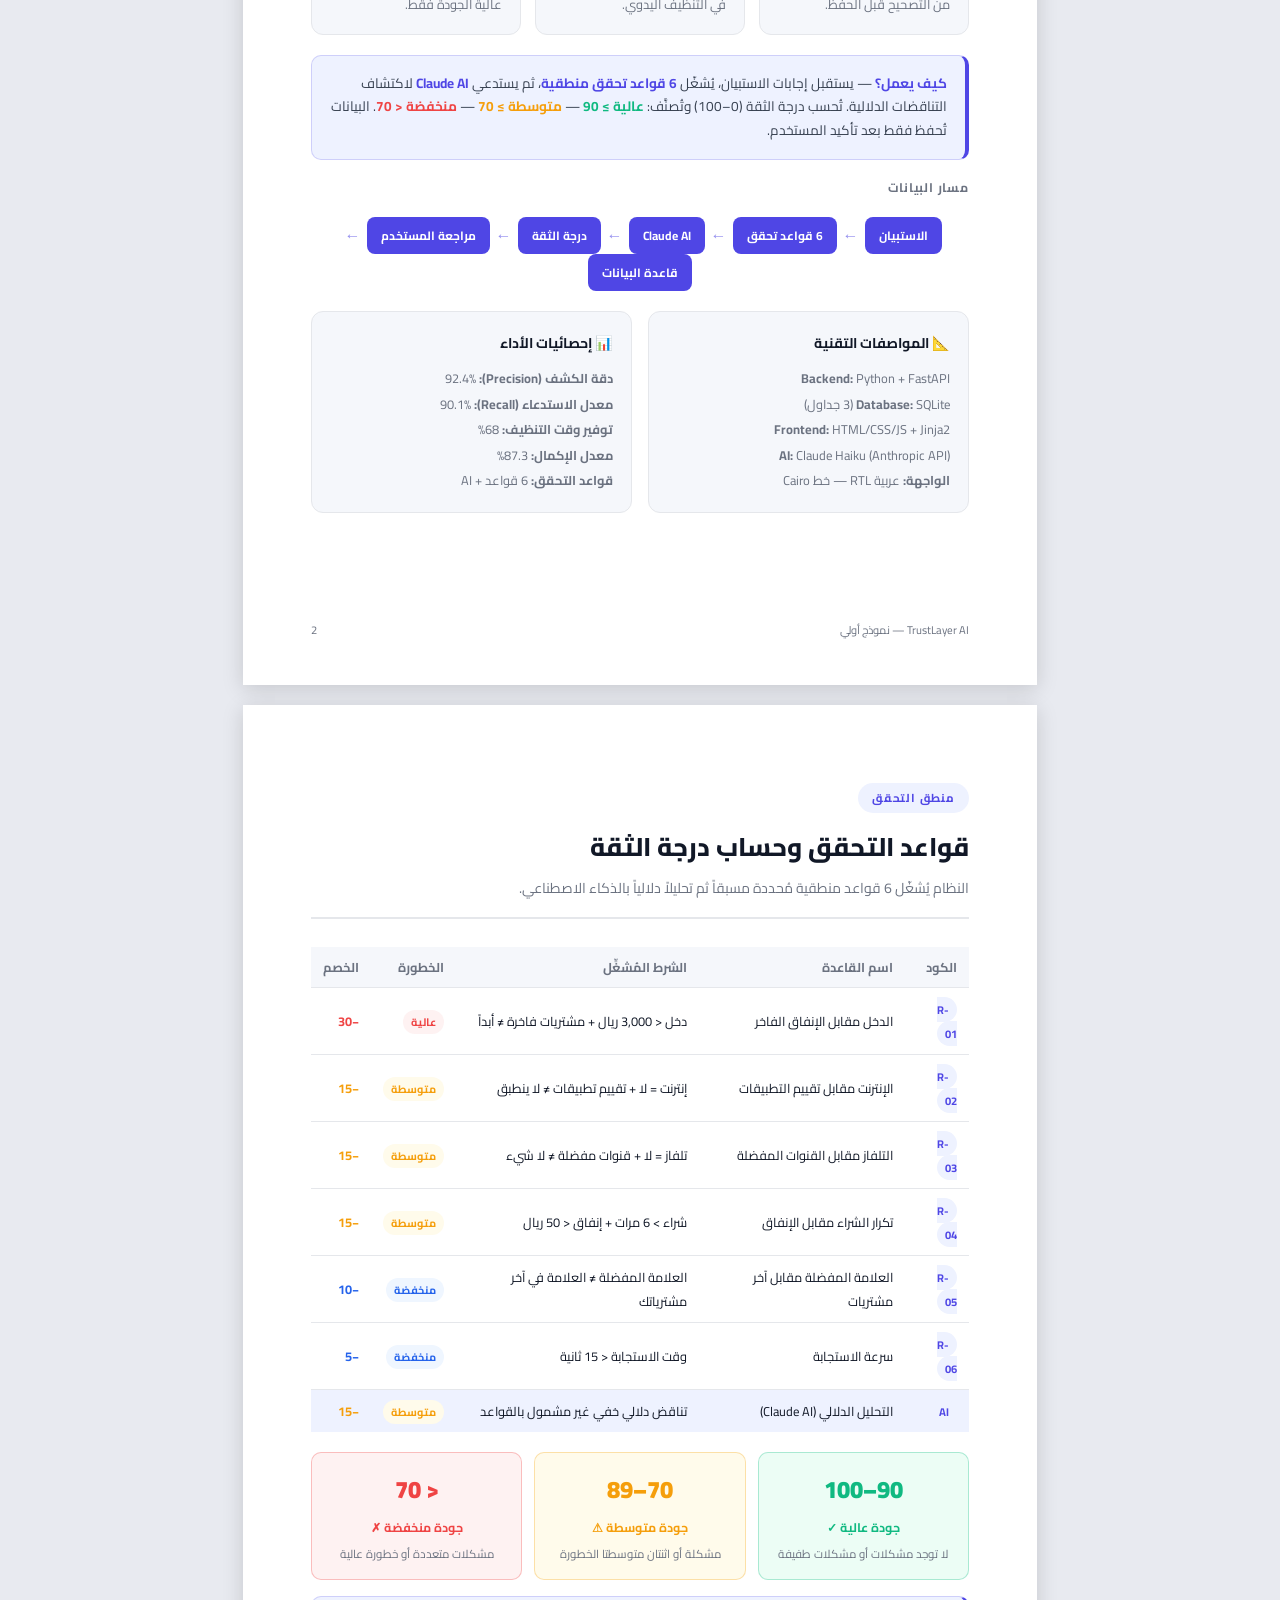
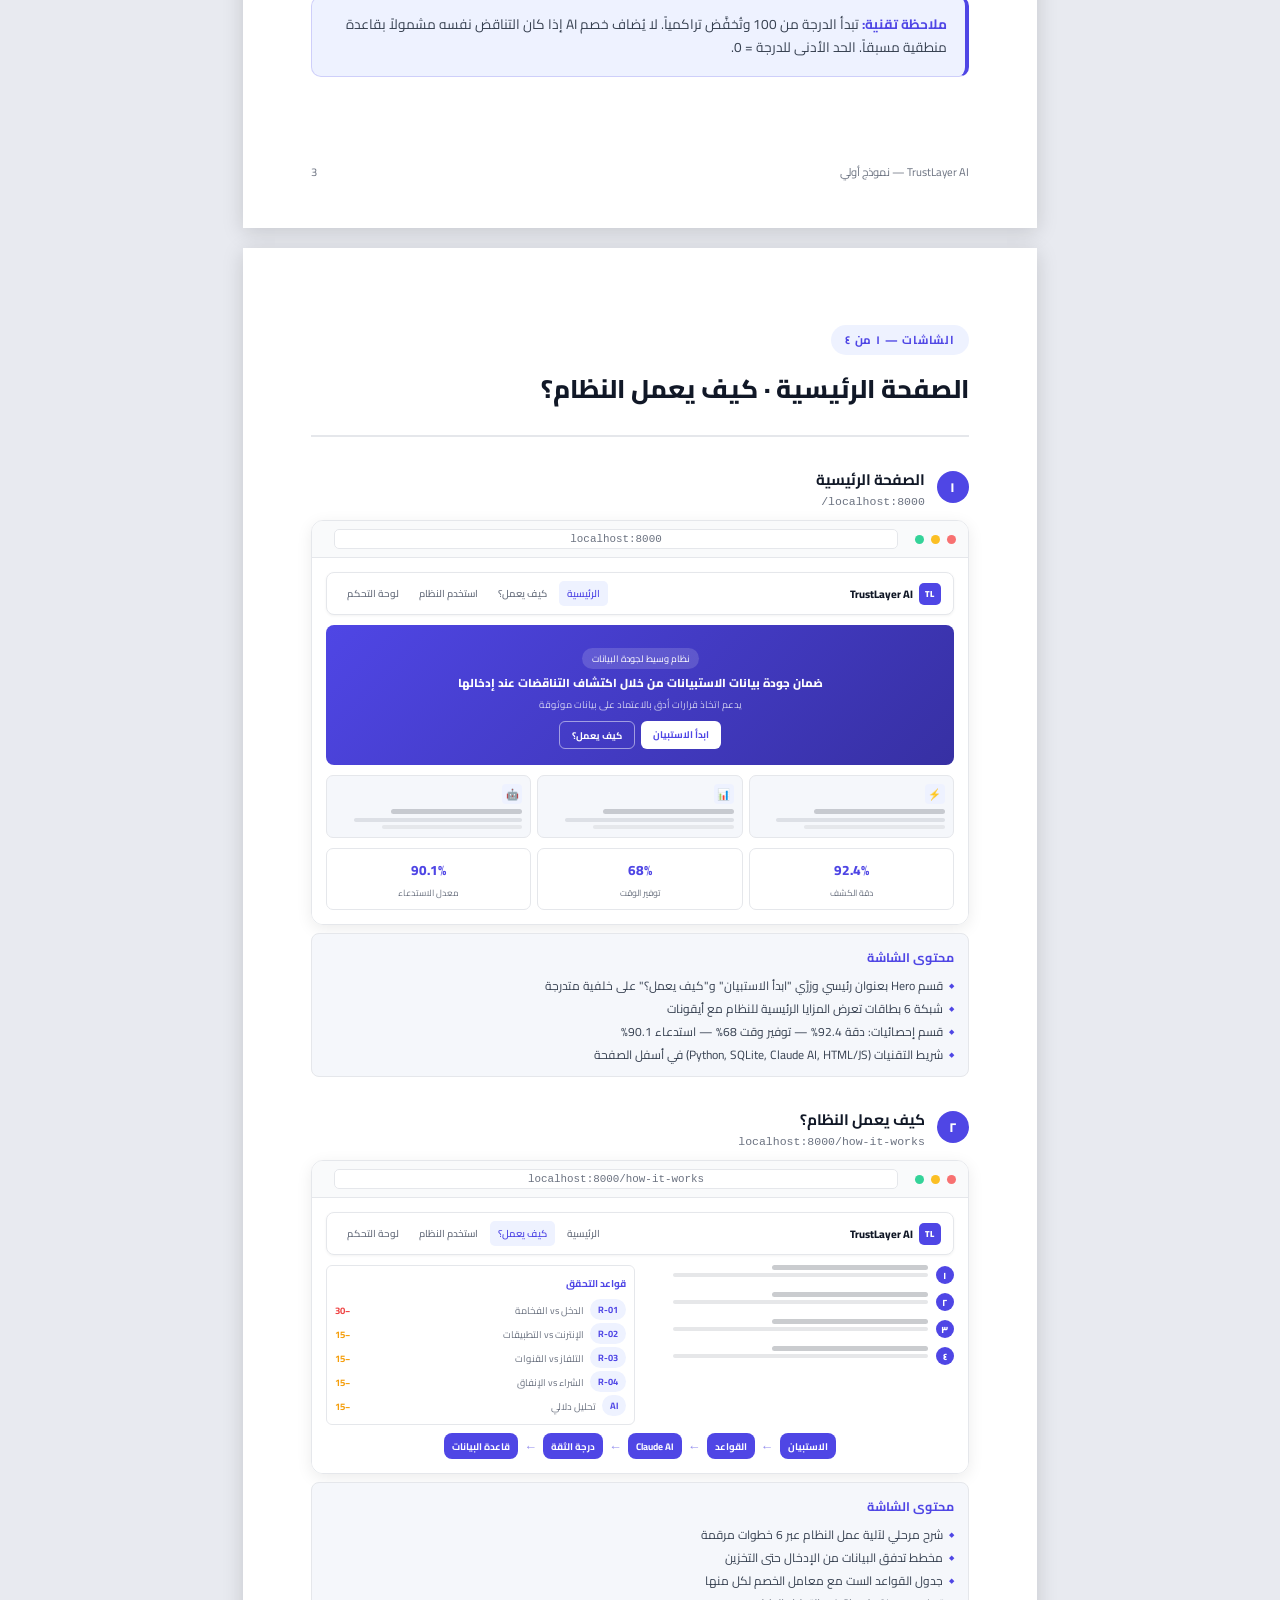
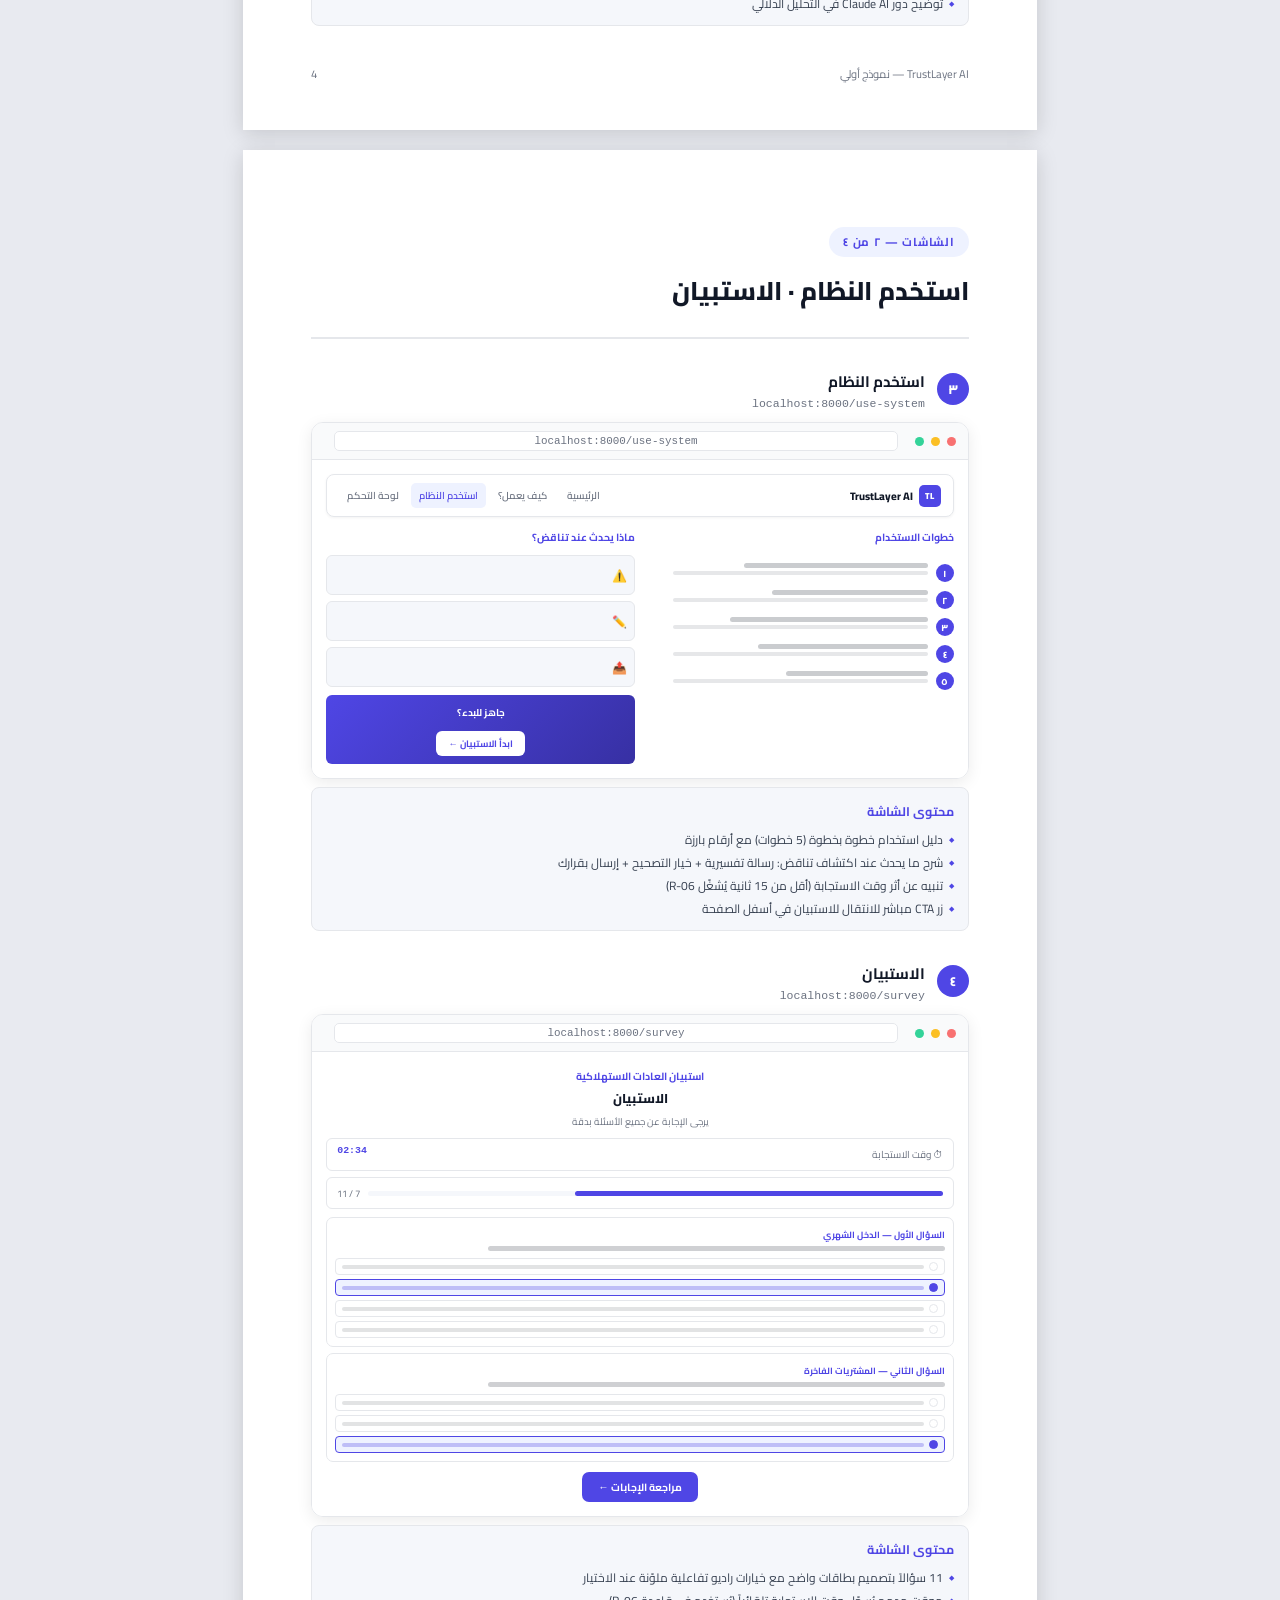
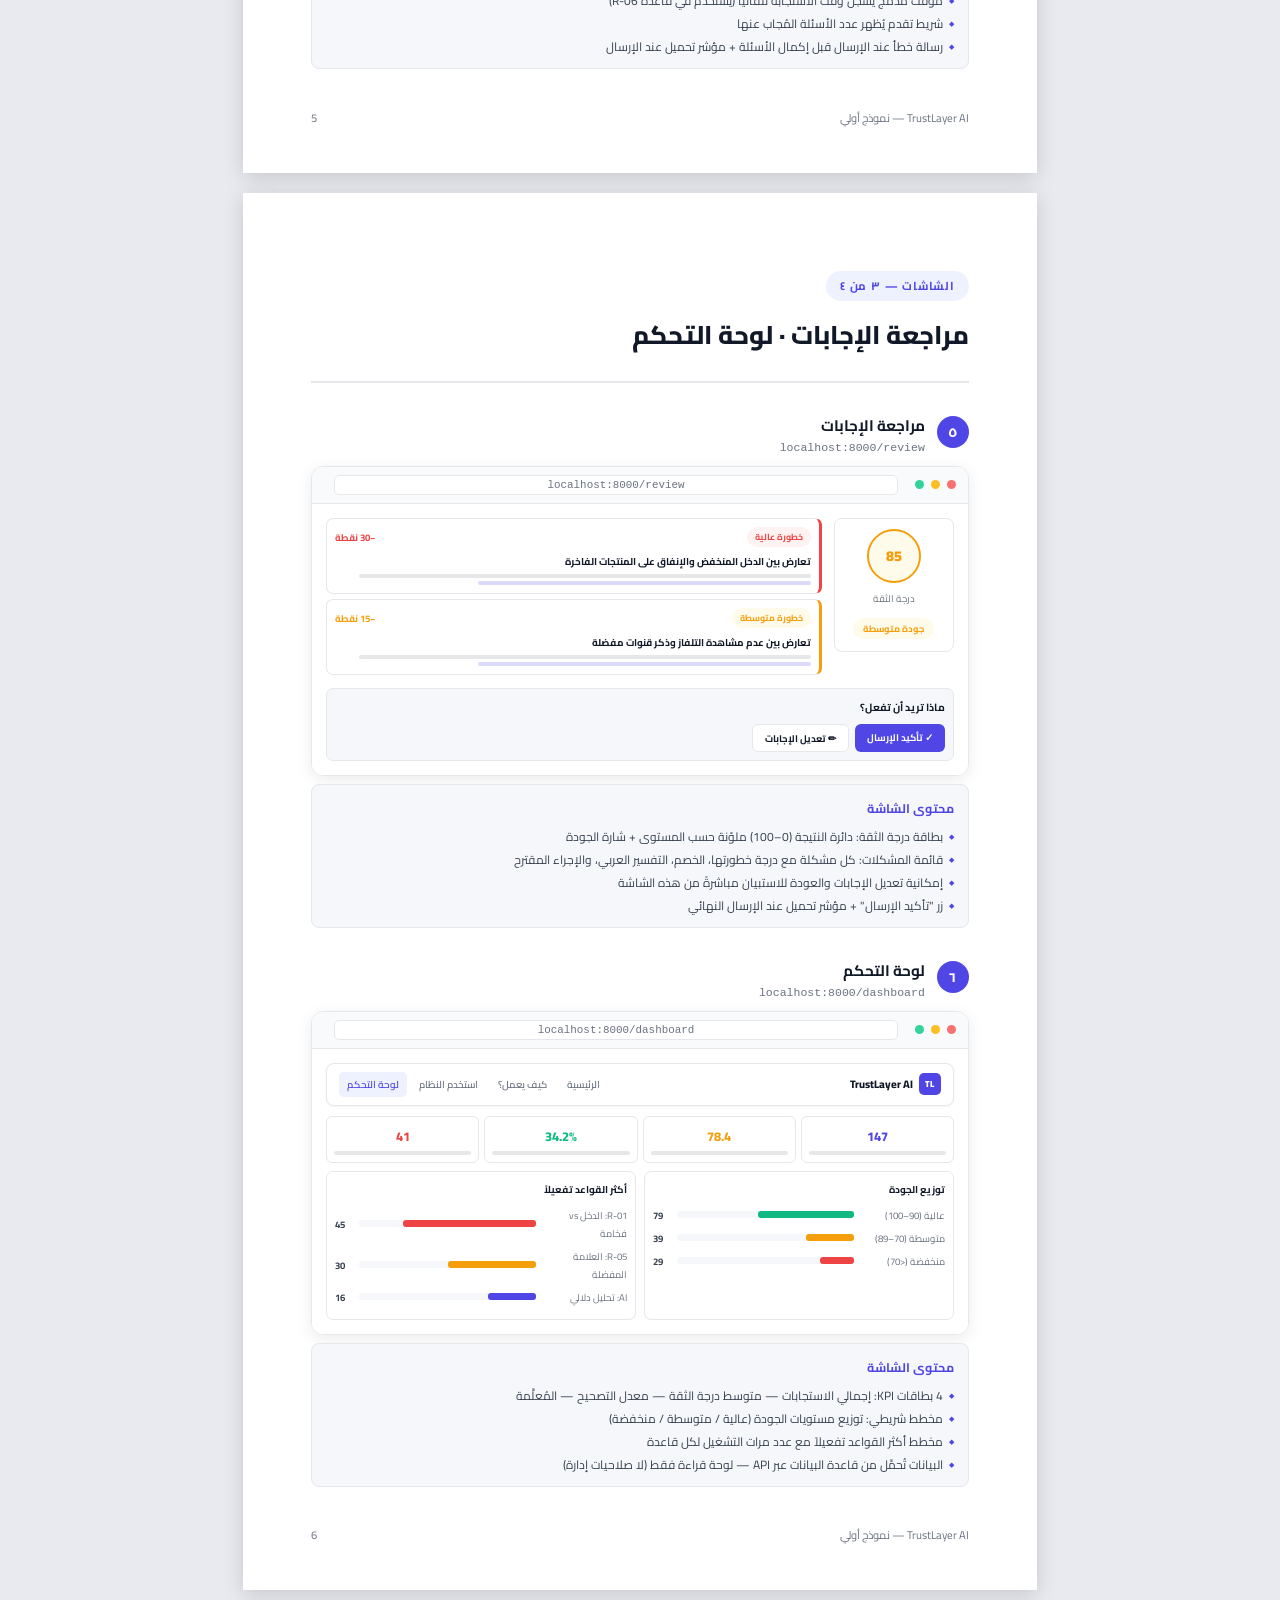
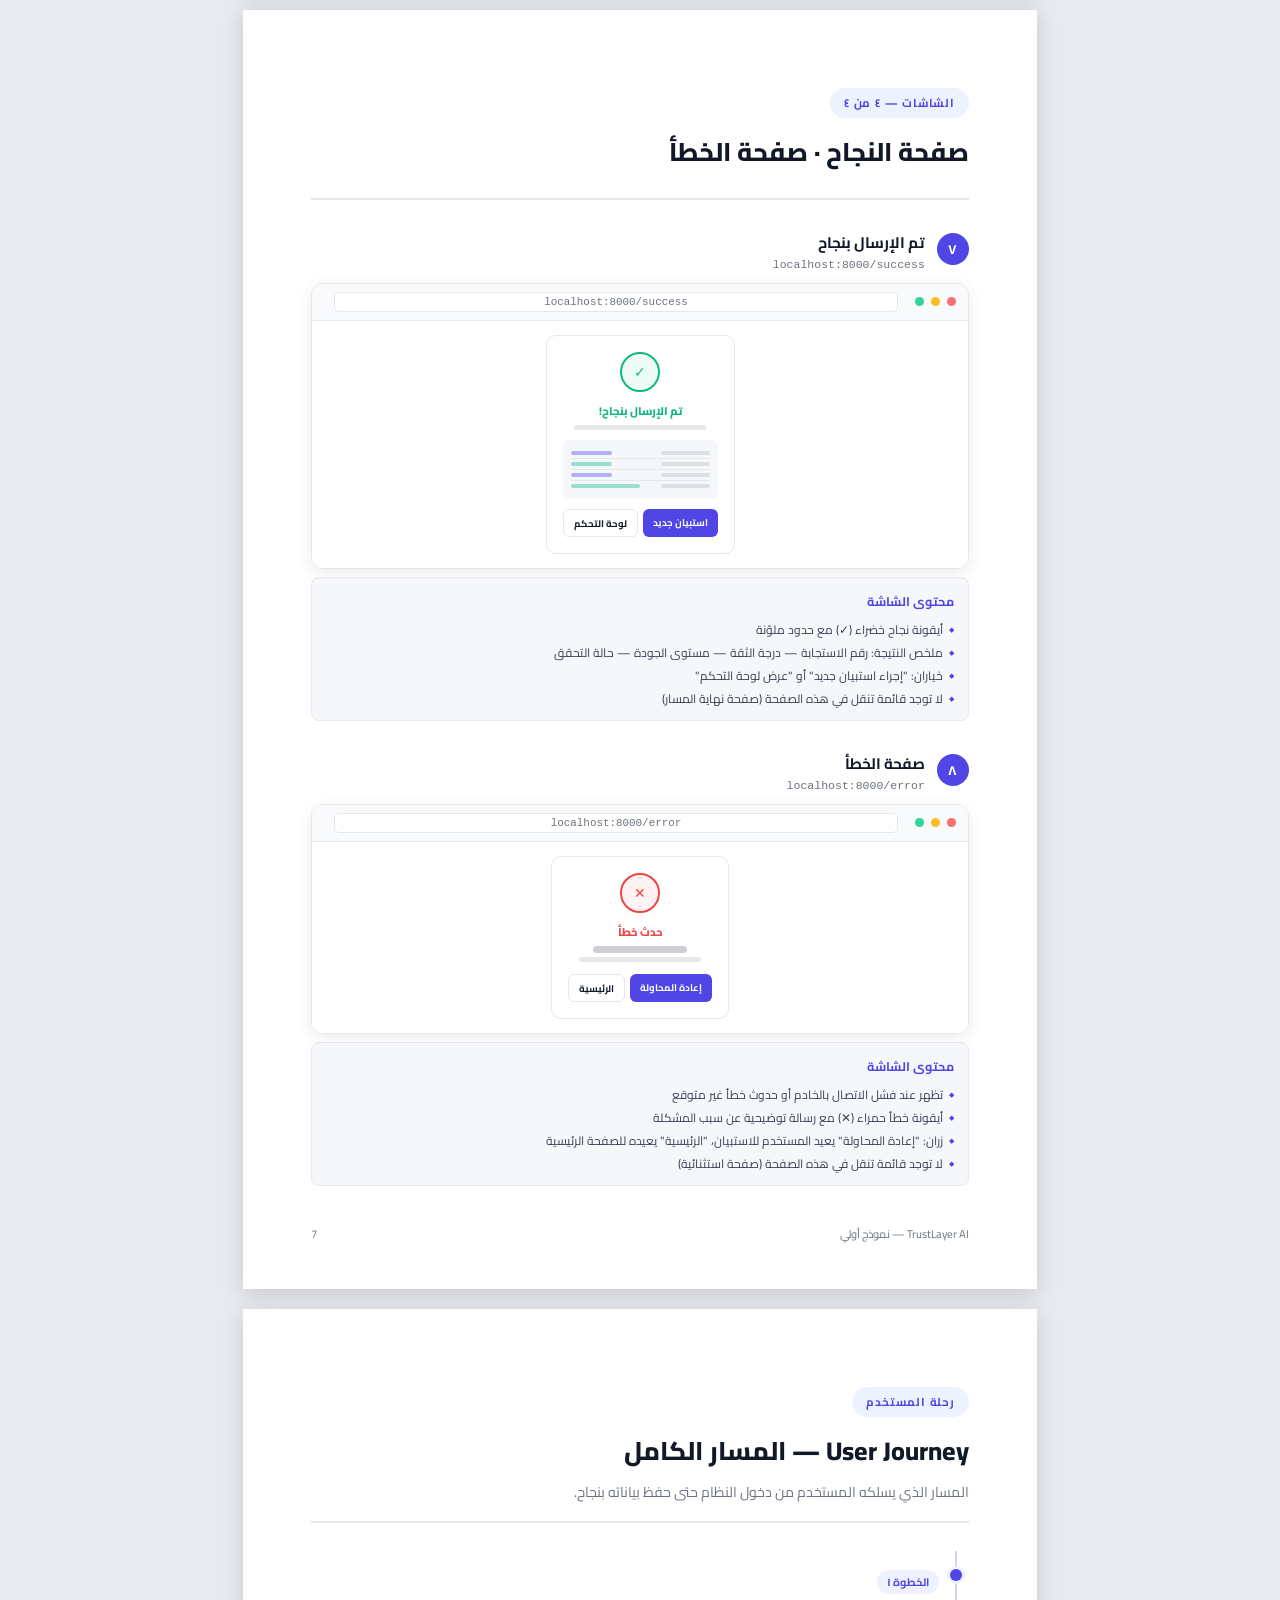
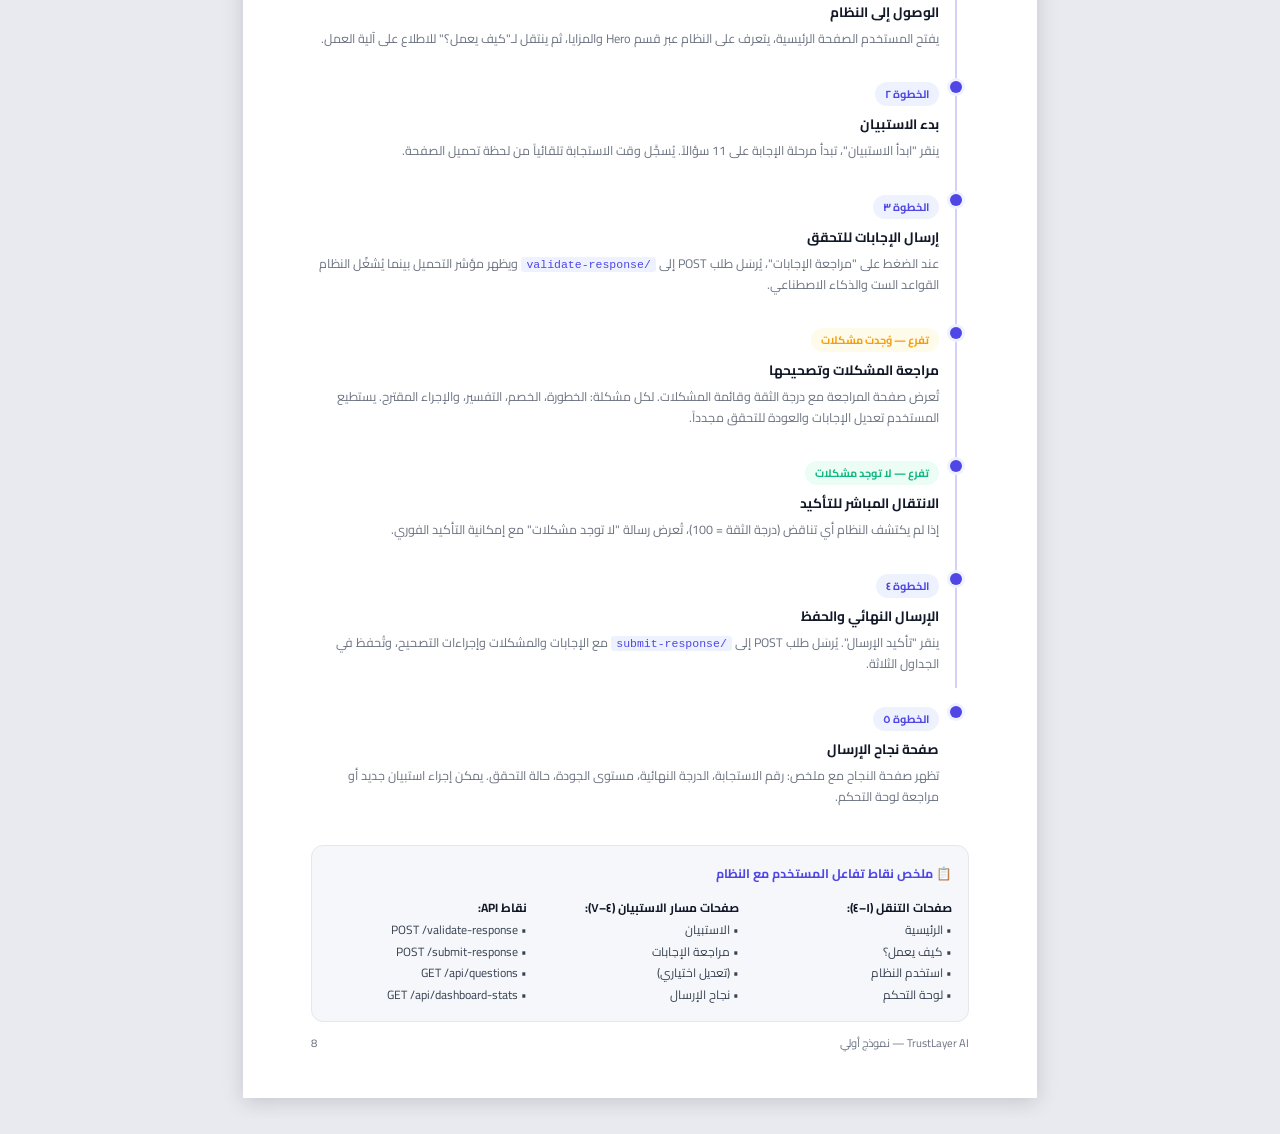
==== commit c3ab7bab: "final" ====
--- a/templates/prototype.html
+++ b/templates/prototype.html
@@ -2,902 +2,891 @@
 <html dir="rtl" lang="ar">
 <head>
 <meta charset="UTF-8"/>
-<meta name="viewport" content="width=device-width, initial-scale=1.0"/>
-<title>نموذج أولي — TrustLayer AI</title>
-<link rel="preconnect" href="https://fonts.googleapis.com"/>
+<meta name="viewport" content="width=device-width,initial-scale=1.0"/>
+<title>TrustLayer AI — نموذج أولي (PDF)</title>
 <link href="https://fonts.googleapis.com/css2?family=Cairo:wght@300;400;500;600;700;800;900&display=swap" rel="stylesheet"/>
 <style>
-:root {
-  --primary: #7C3AED;
-  --primary-light: rgba(124,58,237,0.15);
-  --accent: #06B6D4;
-  --bg: #0A0A12;
-  --bg2: #0F0F1C;
-  --card: #13131F;
-  --card2: #1A1A2E;
-  --border: rgba(255,255,255,0.07);
-  --text: #F0F0FF;
-  --muted: #6B6B8A;
-  --success: #10B981;
-  --warning: #F59E0B;
-  --danger: #EF4444;
+:root{
+  --p:#4F46E5; --pd:#3730A3; --pl:#EEF2FF;
+  --bg:#F5F7FB; --white:#FFFFFF; --border:#E5E7EB;
+  --td:#111827; --tm:#374151; --tl:#6B7280;
+  --ok:#10B981; --okl:#ECFDF5;
+  --wa:#F59E0B; --wal:#FFFBEB;
+  --er:#EF4444; --erl:#FEF2F2;
 }
 *,*::before,*::after{box-sizing:border-box;margin:0;padding:0;}
 html{direction:rtl;}
-body{font-family:'Cairo',sans-serif;background:var(--bg);color:var(--text);line-height:1.6;-webkit-print-color-adjust:exact;print-color-adjust:exact;}
-
-/* ====== PRINT BUTTON ====== */
+body{font-family:'Cairo',sans-serif;background:#E8EAF0;color:var(--td);-webkit-print-color-adjust:exact;print-color-adjust:exact;}
+
+/* ── Print button ── */
 .print-btn{
-  position:fixed;bottom:28px;left:28px;z-index:9999;
-  background:linear-gradient(135deg,var(--primary),var(--accent));
-  color:white;border:none;border-radius:12px;padding:14px 28px;
-  font-family:'Cairo',sans-serif;font-size:1rem;font-weight:700;
-  cursor:pointer;box-shadow:0 8px 28px rgba(124,58,237,0.4);
-  transition:transform .2s,box-shadow .2s;
-}
-.print-btn:hover{transform:translateY(-2px);box-shadow:0 12px 36px rgba(124,58,237,0.5);}
-
-/* ====== PAGE LAYOUT ====== */
-.proto-page{
-  min-height:100vh;width:100%;max-width:1000px;
-  margin:0 auto;padding:60px 48px;
-  border-bottom:1px solid var(--border);
-  page-break-after:always;
-}
-.proto-page:last-of-type{border-bottom:none;}
-
-/* ====== COVER PAGE ====== */
+  position:fixed;bottom:24px;left:24px;z-index:9999;
+  background:var(--p);color:white;border:none;border-radius:12px;
+  padding:13px 28px;font-family:'Cairo',sans-serif;font-size:.95rem;font-weight:700;
+  cursor:pointer;box-shadow:0 6px 24px rgba(79,70,229,.4);transition:all .2s;
+}
+.print-btn:hover{background:var(--pd);transform:translateY(-2px);}
+
+/* ── Page (A4 portrait) ── */
+.pg{
+  width:210mm;min-height:297mm;background:white;
+  margin:20px auto;padding:20mm 18mm;
+  box-shadow:0 4px 20px rgba(0,0,0,.15);
+  page-break-after:always;position:relative;
+}
+.pg:last-of-type{page-break-after:avoid;}
+
+/* ── Cover ── */
 .cover{
-  display:flex;flex-direction:column;align-items:center;
-  justify-content:center;text-align:center;
-  background:radial-gradient(ellipse at 50% 20%, rgba(124,58,237,0.25) 0%, transparent 65%),
-             linear-gradient(180deg,#0F0F20 0%,#0A0A12 100%);
-  position:relative;overflow:hidden;
-}
-.cover::before{
-  content:'';position:absolute;top:-100px;left:50%;transform:translateX(-50%);
-  width:700px;height:700px;
-  background:radial-gradient(circle,rgba(124,58,237,0.12) 0%,transparent 70%);
-  pointer-events:none;
-}
-.cover-logo{width:240px;height:auto;margin-bottom:40px;position:relative;}
-.cover-title{
-  font-size:3rem;font-weight:900;margin-bottom:12px;
-  background:linear-gradient(135deg,#FFFFFF,#C4B5FD);
-  -webkit-background-clip:text;-webkit-text-fill-color:transparent;background-clip:text;
-}
-.cover-subtitle{font-size:1.15rem;color:#8B8BAA;margin-bottom:48px;max-width:560px;}
+  display:flex;flex-direction:column;align-items:center;justify-content:center;
+  text-align:center;min-height:297mm;padding:0;
+  background:linear-gradient(160deg,#1E1B4B 0%,var(--pd) 45%,var(--p) 80%,#7C3AED 100%);
+  color:white;
+}
+.cover-logo-box{
+  width:80px;height:80px;background:rgba(255,255,255,.12);border:2px solid rgba(255,255,255,.25);
+  border-radius:20px;display:flex;align-items:center;justify-content:center;
+  font-size:1.8rem;font-weight:900;color:white;margin-bottom:32px;letter-spacing:-1px;
+}
 .cover-badge{
-  display:inline-block;background:rgba(124,58,237,0.2);
-  border:1px solid rgba(124,58,237,0.45);color:#C4B5FD;
-  padding:8px 24px;border-radius:100px;font-size:0.9rem;font-weight:600;
-  margin-bottom:56px;letter-spacing:0.5px;
-}
-.cover-divider{width:80px;height:2px;background:linear-gradient(90deg,var(--primary),var(--accent));border-radius:2px;margin:0 auto 40px;}
-.cover-team{font-size:1rem;color:#6B6B8A;margin-bottom:8px;}
-.cover-team strong{color:#A78BFA;}
-.cover-date{font-size:0.85rem;color:#4A4A6A;}
-
-/* ====== SECTION HEADERS ====== */
-.sec-header{margin-bottom:40px;}
-.sec-chip{
-  display:inline-block;background:rgba(124,58,237,0.15);
-  border:1px solid rgba(124,58,237,0.35);color:#A78BFA;
-  padding:5px 18px;border-radius:100px;font-size:0.78rem;
-  font-weight:700;letter-spacing:1.5px;text-transform:uppercase;margin-bottom:16px;
-}
-.sec-title{font-size:2rem;font-weight:800;margin-bottom:12px;
-  background:linear-gradient(135deg,#F0F0FF,#C4B5FD);
-  -webkit-background-clip:text;-webkit-text-fill-color:transparent;background-clip:text;
-}
-.sec-desc{font-size:1rem;color:#8B8BAA;line-height:1.8;max-width:680px;}
-
-/* ====== INFO CARDS ====== */
-.info-grid{display:grid;grid-template-columns:repeat(auto-fit,minmax(260px,1fr));gap:20px;margin-top:32px;}
-.info-card{
-  background:var(--card);border:1px solid var(--border);border-radius:16px;
-  padding:28px;transition:all .3s;
-}
-.info-card:hover{border-color:rgba(124,58,237,0.4);box-shadow:0 0 24px rgba(124,58,237,0.12);}
-.info-card-icon{font-size:2rem;margin-bottom:16px;}
-.info-card-title{font-size:1.05rem;font-weight:700;margin-bottom:10px;color:var(--text);}
-.info-card-body{font-size:0.9rem;color:#8B8BAA;line-height:1.75;}
-
-/* ====== HIGHLIGHT BOX ====== */
-.highlight-box{
-  background:rgba(124,58,237,0.08);border:1px solid rgba(124,58,237,0.25);
-  border-radius:16px;padding:28px 32px;margin-top:28px;
-}
-.highlight-box p{font-size:0.95rem;color:#B0B0D0;line-height:1.85;}
-.highlight-box strong{color:#C4B5FD;}
-
-/* ====== SCREEN MOCKUP ====== */
-.screen-section{margin-bottom:56px;}
-.screen-label{
-  display:flex;align-items:center;gap:14px;margin-bottom:24px;
-}
+  display:inline-block;background:rgba(255,255,255,.15);border:1px solid rgba(255,255,255,.3);
+  padding:7px 22px;border-radius:100px;font-size:.82rem;font-weight:600;
+  letter-spacing:.8px;text-transform:uppercase;margin-bottom:28px;
+}
+.cover h1{font-size:2.8rem;font-weight:900;line-height:1.2;margin-bottom:14px;letter-spacing:-.5px;}
+.cover-sub{font-size:1.05rem;opacity:.8;max-width:440px;line-height:1.7;margin-bottom:48px;}
+.cover-divider{width:60px;height:3px;background:rgba(255,255,255,.4);border-radius:2px;margin:0 auto 32px;}
+.cover-team{font-size:.9rem;opacity:.65;margin-bottom:6px;}
+.cover-team strong{color:white;opacity:1;}
+.cover-date{font-size:.8rem;opacity:.45;}
+.cover-chips{display:flex;gap:10px;flex-wrap:wrap;justify-content:center;margin-bottom:48px;}
+.cover-chip{
+  background:rgba(255,255,255,.1);border:1px solid rgba(255,255,255,.2);
+  padding:6px 16px;border-radius:8px;font-size:.78rem;font-weight:600;
+}
+
+/* ── Section header ── */
+.pg-head{margin-bottom:28px;padding-bottom:16px;border-bottom:2px solid var(--border);}
+.pg-chip{
+  display:inline-block;background:var(--pl);color:var(--p);
+  padding:4px 14px;border-radius:100px;font-size:.72rem;font-weight:700;
+  letter-spacing:.8px;text-transform:uppercase;margin-bottom:10px;
+}
+.pg-title{font-size:1.6rem;font-weight:800;color:var(--td);margin-bottom:6px;}
+.pg-desc{font-size:.88rem;color:var(--tl);line-height:1.7;}
+
+/* ── Info cards grid ── */
+.g2{display:grid;grid-template-columns:1fr 1fr;gap:16px;}
+.g3{display:grid;grid-template-columns:1fr 1fr 1fr;gap:14px;}
+.ic{background:var(--bg);border:1px solid var(--border);border-radius:12px;padding:18px;}
+.ic-icon{font-size:1.5rem;margin-bottom:10px;}
+.ic-title{font-size:.88rem;font-weight:700;color:var(--td);margin-bottom:6px;}
+.ic-body{font-size:.8rem;color:var(--tl);line-height:1.65;}
+
+/* ── Highlight box ── */
+.hl{
+  background:var(--pl);border:1px solid rgba(79,70,229,.2);
+  border-right:4px solid var(--p);border-radius:10px;padding:16px 18px;
+  margin:16px 0;
+}
+.hl p{font-size:.85rem;color:var(--tm);line-height:1.75;}
+.hl strong{color:var(--p);}
+
+/* ── Flow diagram ── */
+.flow{display:flex;align-items:center;flex-wrap:wrap;gap:0;justify-content:center;margin:18px 0;}
+.fn{
+  background:var(--p);color:white;border-radius:8px;
+  padding:7px 14px;font-size:.75rem;font-weight:700;white-space:nowrap;
+}
+.fa{color:var(--p);padding:0 6px;font-size:1rem;opacity:.6;}
+
+/* ── Screen mockup ── */
+.screen-wrap{margin-bottom:28px;}
+.screen-label{display:flex;align-items:center;gap:12px;margin-bottom:12px;}
 .screen-num{
-  width:36px;height:36px;border-radius:50%;
-  background:linear-gradient(135deg,var(--primary),#9F7AEA);
-  display:flex;align-items:center;justify-content:center;
-  font-weight:800;font-size:0.9rem;color:white;flex-shrink:0;
-  box-shadow:0 4px 12px rgba(124,58,237,0.35);
-}
-.screen-name{font-size:1.1rem;font-weight:700;color:var(--text);}
-.screen-url{font-size:0.8rem;color:var(--muted);margin-top:2px;font-family:monospace;}
+  width:32px;height:32px;border-radius:50%;
+  background:var(--p);color:white;display:flex;align-items:center;justify-content:center;
+  font-size:.82rem;font-weight:800;flex-shrink:0;
+}
+.screen-name{font-size:.95rem;font-weight:700;color:var(--td);}
+.screen-url{font-size:.72rem;color:var(--tl);font-family:monospace;margin-top:1px;}
 
 .mockup{
-  background:var(--card2);border:1px solid var(--border);border-radius:16px;
-  overflow:hidden;box-shadow:0 16px 48px rgba(0,0,0,0.5);
-}
-.mockup-bar{
-  background:#0F0F1C;border-bottom:1px solid var(--border);
-  padding:12px 16px;display:flex;align-items:center;gap:8px;
-}
-.dot{width:10px;height:10px;border-radius:50%;}
-.dot-r{background:#EF4444;}.dot-y{background:#F59E0B;}.dot-g{background:#10B981;}
-.mockup-url{
-  flex:1;background:rgba(255,255,255,0.04);border:1px solid var(--border);
-  border-radius:6px;padding:4px 12px;font-size:0.75rem;color:var(--muted);
-  font-family:monospace;text-align:center;margin:0 12px;
-}
-.mockup-body{padding:28px 24px;min-height:280px;}
-
-/* Mockup components */
-.m-navbar{
-  background:rgba(124,58,237,0.08);border:1px solid rgba(124,58,237,0.15);
-  border-radius:10px;padding:10px 16px;display:flex;
-  align-items:center;justify-content:space-between;margin-bottom:20px;
-}
-.m-logo-bar{width:100px;height:10px;border-radius:5px;background:linear-gradient(90deg,var(--primary),var(--accent));}
-.m-nav-links{display:flex;gap:8px;}
-.m-nav-link{width:50px;height:8px;border-radius:4px;background:rgba(255,255,255,0.08);}
-.m-nav-link.active{background:rgba(124,58,237,0.4);}
-
-.m-hero{
-  background:radial-gradient(ellipse at 50% 0%,rgba(124,58,237,0.2) 0%,transparent 70%);
-  border:1px solid rgba(124,58,237,0.15);border-radius:12px;
-  padding:28px 20px;text-align:center;margin-bottom:20px;
-}
-.m-hero-title{height:16px;background:linear-gradient(90deg,rgba(255,255,255,0.6),rgba(196,181,253,0.6));border-radius:8px;width:75%;margin:0 auto 10px;}
-.m-hero-sub{height:10px;background:rgba(255,255,255,0.12);border-radius:5px;width:55%;margin:0 auto 18px;}
-.m-btns{display:flex;gap:8px;justify-content:center;}
-.m-btn{height:30px;border-radius:8px;padding:0 18px;display:flex;align-items:center;}
-.m-btn-p{background:linear-gradient(135deg,var(--primary),#9F7AEA);}
-.m-btn-o{background:rgba(255,255,255,0.07);border:1px solid rgba(255,255,255,0.15);}
-.m-btn-label{height:8px;border-radius:4px;background:rgba(255,255,255,0.7);width:50px;}
-.m-btn-o .m-btn-label{background:rgba(255,255,255,0.3);}
-
-.m-cards-grid{display:grid;grid-template-columns:repeat(3,1fr);gap:10px;}
-.m-card{background:var(--card);border:1px solid var(--border);border-radius:10px;padding:14px;}
-.m-card-icon{width:28px;height:28px;background:var(--primary-light);border-radius:6px;margin-bottom:8px;}
-.m-card-title{height:8px;background:rgba(255,255,255,0.25);border-radius:4px;width:70%;margin-bottom:6px;}
-.m-card-text{height:6px;background:rgba(255,255,255,0.1);border-radius:3px;width:90%;}
-.m-card-text2{height:6px;background:rgba(255,255,255,0.08);border-radius:3px;width:75%;margin-top:4px;}
-
-.m-question-card{background:var(--card);border:1px solid var(--border);border-radius:10px;padding:14px;margin-bottom:10px;}
-.m-q-label{height:9px;background:rgba(255,255,255,0.2);border-radius:4px;width:65%;margin-bottom:10px;}
-.m-radio-row{display:flex;gap:6px;flex-direction:column;}
-.m-radio{display:flex;align-items:center;gap:8px;}
-.m-radio-dot{width:14px;height:14px;border-radius:50%;border:1.5px solid rgba(255,255,255,0.15);flex-shrink:0;}
-.m-radio-dot.sel{background:var(--primary);border-color:var(--primary);}
-.m-radio-label{height:7px;background:rgba(255,255,255,0.12);border-radius:3px;flex:1;}
-
-.m-score-card{background:var(--card);border:1px solid var(--border);border-radius:12px;padding:20px;text-align:center;margin-bottom:14px;}
-.m-score-circle{width:70px;height:70px;border-radius:50%;background:linear-gradient(135deg,#059669,#10B981);margin:0 auto 12px;display:flex;align-items:center;justify-content:center;box-shadow:0 0 20px rgba(16,185,129,0.3);}
-.m-score-num{color:white;font-weight:800;font-size:1.2rem;}
-.m-score-label{height:8px;background:rgba(255,255,255,0.15);border-radius:4px;width:50%;margin:0 auto;}
-
-.m-issue-card{background:var(--card);border:1px solid var(--border);border-right:3px solid var(--danger);border-radius:10px;padding:12px;margin-bottom:8px;}
-.m-issue-card.warn{border-right-color:var(--warning);}
-.m-issue-row{display:flex;align-items:center;justify-content:space-between;margin-bottom:8px;}
-.m-severity{height:18px;border-radius:100px;padding:0 10px;background:rgba(239,68,68,0.15);width:60px;}
-.m-severity.warn{background:rgba(245,158,11,0.15);}
-.m-issue-text{height:7px;background:rgba(255,255,255,0.18);border-radius:3px;width:80%;margin-bottom:5px;}
-.m-issue-sub{height:6px;background:rgba(255,255,255,0.08);border-radius:3px;width:95%;}
-
-.m-stat-grid{display:grid;grid-template-columns:repeat(4,1fr);gap:8px;margin-bottom:14px;}
-.m-stat{background:var(--card);border:1px solid var(--border);border-radius:10px;padding:12px;text-align:center;}
-.m-stat-val{height:20px;background:rgba(167,139,250,0.4);border-radius:6px;margin-bottom:6px;}
-.m-stat-lbl{height:7px;background:rgba(255,255,255,0.1);border-radius:3px;}
-
-.m-success-box{
-  background:rgba(16,185,129,0.08);border:1px solid rgba(16,185,129,0.25);
-  border-radius:14px;padding:28px;text-align:center;
-}
-.m-success-icon{width:56px;height:56px;border-radius:50%;background:rgba(16,185,129,0.15);margin:0 auto 14px;display:flex;align-items:center;justify-content:center;font-size:1.4rem;color:#34D399;}
-.m-success-title{height:14px;background:rgba(52,211,153,0.35);border-radius:7px;width:60%;margin:0 auto 10px;}
-.m-success-sub{height:9px;background:rgba(255,255,255,0.1);border-radius:4px;width:80%;margin:0 auto;}
-
-.m-error-box{
-  background:rgba(239,68,68,0.06);border:1px solid rgba(239,68,68,0.2);
-  border-radius:14px;padding:28px;text-align:center;
-}
-.m-error-icon{width:56px;height:56px;border-radius:50%;background:rgba(239,68,68,0.12);margin:0 auto 14px;display:flex;align-items:center;justify-content:center;font-size:1.4rem;color:#FCA5A5;}
-.m-error-title{height:14px;background:rgba(252,165,165,0.3);border-radius:7px;width:50%;margin:0 auto 10px;}
-.m-error-sub{height:9px;background:rgba(255,255,255,0.1);border-radius:4px;width:75%;margin:0 auto;}
-
-.m-footer{
-  background:rgba(255,255,255,0.02);border-top:1px solid var(--border);
-  border-radius:0 0 12px 12px;padding:10px 16px;text-align:center;
-}
-.m-footer-text{height:7px;background:rgba(255,255,255,0.08);border-radius:3px;width:50%;margin:0 auto;}
-
-/* ====== SCREEN DESCRIPTION ====== */
-.screen-desc{
-  background:var(--card);border:1px solid var(--border);border-radius:12px;
-  padding:20px 24px;margin-top:14px;
-}
-.screen-desc h4{font-size:0.9rem;font-weight:700;color:#A78BFA;margin-bottom:10px;}
-.screen-desc ul{list-style:none;display:flex;flex-direction:column;gap:6px;}
-.screen-desc ul li{font-size:0.875rem;color:#8B8BAA;display:flex;align-items:flex-start;gap:8px;}
-.screen-desc ul li::before{content:'◆';color:var(--primary);font-size:0.5rem;margin-top:5px;flex-shrink:0;}
-
-/* ====== JOURNEY ====== */
-.journey-flow{display:flex;flex-direction:column;gap:0;margin-top:32px;}
-.journey-step{
-  display:flex;align-items:flex-start;gap:20px;padding:20px 0;
-  border-right:2px solid rgba(124,58,237,0.3);margin-right:16px;
-  position:relative;
-}
-.journey-step::before{
-  content:'';position:absolute;right:-7px;top:24px;
-  width:12px;height:12px;border-radius:50%;
-  background:linear-gradient(135deg,var(--primary),var(--accent));
-  box-shadow:0 0 12px rgba(124,58,237,0.5);
-}
-.journey-step:last-child{border-right-color:transparent;}
-.journey-content{padding-right:20px;flex:1;}
-.journey-title{font-size:1rem;font-weight:700;color:var(--text);margin-bottom:6px;}
-.journey-body{font-size:0.875rem;color:#8B8BAA;line-height:1.7;}
-.journey-tag{
-  display:inline-block;background:rgba(124,58,237,0.12);
-  border:1px solid rgba(124,58,237,0.25);color:#A78BFA;
-  padding:3px 12px;border-radius:100px;font-size:0.75rem;font-weight:600;
-  margin-bottom:8px;
-}
-
-/* ====== FLOW DIAGRAM ====== */
-.flow-diagram{display:flex;align-items:center;flex-wrap:wrap;gap:0;margin:28px 0;justify-content:center;}
-.flow-node{
-  background:var(--card2);border:1px solid rgba(124,58,237,0.3);
-  border-radius:10px;padding:10px 18px;text-align:center;
-  font-size:0.8rem;font-weight:600;color:#C4B5FD;white-space:nowrap;
-}
-.flow-arrow{color:var(--primary);font-size:1.4rem;padding:0 4px;opacity:0.7;}
-
-/* ====== PRINT ====== */
-@media print {
+  border:1px solid var(--border);border-radius:12px;overflow:hidden;
+  box-shadow:0 4px 16px rgba(0,0,0,.08);
+}
+.mbar{
+  background:#F9FAFB;border-bottom:1px solid var(--border);
+  padding:8px 12px;display:flex;align-items:center;gap:7px;
+}
+.dot{width:9px;height:9px;border-radius:50%;}
+.dr{background:#F87171;}.dy{background:#FBBF24;}.dg{background:#34D399;}
+.murl{
+  flex:1;background:white;border:1px solid var(--border);border-radius:5px;
+  padding:3px 10px;font-size:.68rem;color:var(--tl);font-family:monospace;
+  text-align:center;margin:0 10px;
+}
+.mbody{padding:14px;background:white;}
+
+/* — Navbar mock — */
+.mnav{
+  background:white;border:1px solid var(--border);border-radius:8px;
+  padding:8px 12px;display:flex;align-items:center;justify-content:space-between;
+  margin-bottom:10px;box-shadow:0 1px 3px rgba(0,0,0,.05);
+}
+.mnav-brand{display:flex;align-items:center;gap:6px;}
+.mnav-logo{width:22px;height:22px;background:var(--p);border-radius:5px;display:flex;align-items:center;justify-content:center;color:white;font-weight:900;font-size:.55rem;}
+.mnav-name{font-size:.68rem;font-weight:800;color:var(--td);}
+.mnav-links{display:flex;gap:4px;}
+.mnav-link{padding:3px 8px;border-radius:5px;font-size:.62rem;color:var(--tl);font-weight:600;}
+.mnav-link.act{background:var(--pl);color:var(--p);}
+
+/* — Hero mock — */
+.mhero{
+  background:linear-gradient(135deg,var(--p),var(--pd));
+  border-radius:8px;padding:16px;text-align:center;margin-bottom:10px;
+}
+.mhero-badge{display:inline-block;background:rgba(255,255,255,.15);padding:2px 10px;border-radius:100px;font-size:.58rem;color:white;margin-bottom:6px;}
+.mhero-h1{font-size:.72rem;font-weight:800;color:white;margin-bottom:4px;line-height:1.4;}
+.mhero-sub{font-size:.6rem;color:rgba(255,255,255,.75);margin-bottom:8px;}
+.mhero-btns{display:flex;gap:6px;justify-content:center;}
+.mbtn{padding:4px 12px;border-radius:6px;font-size:.6rem;font-weight:700;}
+.mbtn-w{background:white;color:var(--p);}
+.mbtn-o{background:transparent;border:1px solid rgba(255,255,255,.5);color:white;}
+
+/* — Feature cards mock — */
+.mfg{display:grid;grid-template-columns:repeat(3,1fr);gap:6px;margin-bottom:10px;}
+.mfc{background:var(--bg);border:1px solid var(--border);border-radius:7px;padding:8px;}
+.mfc-icon{width:20px;height:20px;background:var(--pl);border-radius:4px;margin-bottom:5px;display:flex;align-items:center;justify-content:center;font-size:.65rem;}
+.mfc-t{height:5px;background:rgba(17,24,39,.2);border-radius:3px;width:70%;margin-bottom:4px;}
+.mfc-b{height:4px;background:rgba(17,24,39,.1);border-radius:2px;width:90%;}
+.mfc-b2{height:4px;background:rgba(17,24,39,.07);border-radius:2px;width:75%;margin-top:3px;}
+
+/* — Stats row — */
+.mstats{display:grid;grid-template-columns:repeat(3,1fr);gap:6px;}
+.mstat{background:white;border:1px solid var(--border);border-radius:7px;padding:8px;text-align:center;}
+.mstat-v{font-size:.85rem;font-weight:800;color:var(--p);}
+.mstat-l{font-size:.55rem;color:var(--tl);margin-top:2px;}
+
+/* — Steps mock — */
+.msteps{display:flex;flex-direction:column;gap:8px;}
+.mstep{display:flex;align-items:flex-start;gap:8px;}
+.mstep-n{width:18px;height:18px;border-radius:50%;background:var(--p);color:white;font-size:.58rem;font-weight:800;display:flex;align-items:center;justify-content:center;flex-shrink:0;margin-top:1px;}
+.mstep-body{flex:1;}
+.mstep-t{height:5px;background:rgba(17,24,39,.22);border-radius:3px;width:55%;margin-bottom:3px;}
+.mstep-s{height:4px;background:rgba(17,24,39,.1);border-radius:2px;width:90%;}
+
+/* — Survey mock — */
+.mq{background:white;border:1px solid var(--border);border-radius:7px;padding:8px;margin-bottom:6px;}
+.mq-lbl{font-size:.56rem;color:var(--p);font-weight:700;margin-bottom:3px;}
+.mq-text{height:5px;background:rgba(17,24,39,.2);border-radius:3px;width:75%;margin-bottom:7px;}
+.mopts{display:flex;flex-direction:column;gap:4px;}
+.mopt{display:flex;align-items:center;gap:5px;padding:3px 6px;border:1px solid var(--border);border-radius:4px;}
+.mopt.sel{border-color:var(--p);background:var(--pl);}
+.mopt-dot{width:9px;height:9px;border-radius:50%;border:1.5px solid var(--border);flex-shrink:0;}
+.mopt.sel .mopt-dot{background:var(--p);border-color:var(--p);}
+.mopt-l{height:4px;background:rgba(17,24,39,.12);border-radius:2px;flex:1;}
+.mopt.sel .mopt-l{background:rgba(79,70,229,.3);}
+
+/* — Score mock — */
+.mscore-card{background:white;border:1px solid var(--border);border-radius:8px;padding:10px;text-align:center;margin-bottom:8px;}
+.mscore-c{width:54px;height:54px;border-radius:50%;margin:0 auto 6px;display:flex;align-items:center;justify-content:center;font-size:.9rem;font-weight:900;}
+.mscore-high{background:var(--okl);color:var(--ok);border:2.5px solid var(--ok);}
+.mscore-med{background:var(--wal);color:var(--wa);border:2.5px solid var(--wa);}
+.mscore-low{background:var(--erl);color:var(--er);border:2.5px solid var(--er);}
+.mscore-lbl{font-size:.6rem;color:var(--tl);margin-bottom:4px;}
+.mscore-badge{display:inline-block;padding:2px 10px;border-radius:100px;font-size:.58rem;font-weight:700;}
+.mb-ok{background:var(--okl);color:var(--ok);}
+.mb-wa{background:var(--wal);color:var(--wa);}
+.mb-er{background:var(--erl);color:var(--er);}
+
+/* — Issue cards mock — */
+.missue{background:white;border:1px solid var(--border);border-right:3px solid var(--er);border-radius:7px;padding:8px;margin-bottom:5px;}
+.missue.med{border-right-color:var(--wa);}
+.missue.low{border-right-color:#60A5FA;}
+.missue-top{display:flex;align-items:center;justify-content:space-between;margin-bottom:5px;}
+.missue-sev{padding:2px 8px;border-radius:100px;font-size:.55rem;font-weight:700;}
+.ms-hi{background:var(--erl);color:var(--er);}
+.ms-me{background:var(--wal);color:var(--wa);}
+.ms-lo{background:#EFF6FF;color:#2563EB;}
+.missue-ded{font-size:.6rem;font-weight:700;color:var(--er);}
+.missue-msg{height:5px;background:rgba(17,24,39,.22);border-radius:3px;width:80%;margin-bottom:4px;}
+.missue-exp{height:4px;background:rgba(17,24,39,.1);border-radius:2px;width:95%;margin-bottom:3px;}
+.missue-act{height:4px;background:rgba(79,70,229,.2);border-radius:2px;width:70%;}
+
+/* — DB stats mock — */
+.mdbg{display:grid;grid-template-columns:repeat(4,1fr);gap:5px;margin-bottom:8px;}
+.mdbstat{background:white;border:1px solid var(--border);border-radius:6px;padding:7px;text-align:center;}
+.mdbval{font-size:.8rem;font-weight:800;}
+.mdblbl{height:4px;background:rgba(17,24,39,.1);border-radius:2px;margin-top:3px;}
+.mbars{background:white;border:1px solid var(--border);border-radius:7px;padding:8px;}
+.mbar-row{display:flex;align-items:center;gap:6px;margin-bottom:5px;}
+.mbar-lbl{font-size:.6rem;color:var(--tl);width:85px;text-align:right;flex-shrink:0;}
+.mbar-track{flex:1;background:var(--bg);border-radius:3px;height:7px;}
+.mbar-fill{height:7px;border-radius:3px;}
+.mbar-cnt{font-size:.6rem;font-weight:700;color:var(--tm);width:18px;text-align:left;}
+
+/* — Success/Error mock — */
+.mres{background:white;border:1px solid var(--border);border-radius:10px;padding:16px;text-align:center;max-width:200px;margin:0 auto;}
+.mres-icon{width:40px;height:40px;border-radius:50%;margin:0 auto 8px;display:flex;align-items:center;justify-content:center;font-size:.9rem;}
+.mres-ok{background:var(--okl);border:2px solid var(--ok);color:var(--ok);}
+.mres-er{background:var(--erl);border:2px solid var(--er);color:var(--er);}
+.mres-t{height:7px;background:rgba(17,24,39,.2);border-radius:4px;width:65%;margin:0 auto 5px;}
+.mres-s{height:5px;background:rgba(17,24,39,.1);border-radius:3px;width:85%;margin:0 auto 10px;}
+.mres-rows{background:var(--bg);border-radius:6px;padding:8px;text-align:right;margin-bottom:10px;}
+.mres-row{display:flex;justify-content:space-between;padding:3px 0;border-bottom:1px solid var(--border);}
+.mres-row:last-child{border:none;}
+.mrk{height:4px;width:35%;background:rgba(17,24,39,.1);border-radius:2px;}
+.mrv{height:4px;width:30%;border-radius:2px;}
+.mrv-ok{background:rgba(16,185,129,.4);}
+.mrv-p{background:rgba(79,70,229,.4);}
+.mres-btns{display:flex;gap:5px;justify-content:center;}
+.mres-btn{padding:4px 10px;border-radius:6px;font-size:.6rem;font-weight:700;}
+.mres-btn-p{background:var(--p);color:white;}
+.mres-btn-s{background:white;border:1px solid var(--border);color:var(--td);}
+
+/* — Timer mock — */
+.mtimer{background:white;border:1px solid var(--border);border-radius:6px;padding:6px 10px;display:flex;justify-content:space-between;margin-bottom:6px;font-size:.62rem;}
+.mtimer-lbl{color:var(--tl);}
+.mtimer-val{font-weight:700;color:var(--p);font-family:monospace;}
+.mprog{background:white;border:1px solid var(--border);border-radius:6px;padding:6px 10px;display:flex;align-items:center;gap:8px;margin-bottom:8px;}
+.mprog-track{flex:1;background:var(--bg);border-radius:3px;height:5px;}
+.mprog-fill{height:5px;border-radius:3px;background:var(--p);}
+.mprog-txt{font-size:.6rem;color:var(--tl);}
+
+/* — Screen description — */
+.sdesc{background:var(--bg);border:1px solid var(--border);border-radius:8px;padding:12px 14px;margin-top:8px;}
+.sdesc h5{font-size:.78rem;font-weight:700;color:var(--p);margin-bottom:8px;}
+.sdesc ul{list-style:none;display:flex;flex-direction:column;gap:5px;}
+.sdesc li{font-size:.75rem;color:var(--tm);display:flex;align-items:flex-start;gap:6px;line-height:1.5;}
+.sdesc li::before{content:'◆';color:var(--p);font-size:.45rem;margin-top:4px;flex-shrink:0;}
+
+/* — Journey — */
+.journey{display:flex;flex-direction:column;gap:0;margin-top:20px;}
+.jstep{
+  display:flex;align-items:flex-start;gap:16px;padding:14px 0;
+  border-right:2px solid rgba(79,70,229,.25);margin-right:12px;position:relative;
+}
+.jstep::before{content:'';position:absolute;right:-7px;top:18px;width:12px;height:12px;border-radius:50%;background:var(--p);box-shadow:0 0 0 3px var(--pl);}
+.jstep:last-child{border-right-color:transparent;}
+.jcontent{padding-right:16px;flex:1;}
+.jtag{display:inline-block;background:var(--pl);color:var(--p);padding:2px 10px;border-radius:100px;font-size:.68rem;font-weight:700;margin-bottom:5px;}
+.jt{font-size:.85rem;font-weight:700;color:var(--td);margin-bottom:4px;}
+.jb{font-size:.78rem;color:var(--tl);line-height:1.65;}
+
+/* — Rules table — */
+.rtable{width:100%;border-collapse:collapse;margin-top:14px;font-size:.8rem;}
+.rtable th{background:var(--bg);padding:8px 12px;text-align:right;font-weight:700;color:var(--tl);border-bottom:1px solid var(--border);}
+.rtable td{padding:9px 12px;border-bottom:1px solid var(--border);}
+.rtable tr:last-child td{border:none;}
+.rchip{background:var(--pl);color:var(--p);padding:2px 8px;border-radius:100px;font-size:.7rem;font-weight:700;}
+.sev-tag{padding:2px 8px;border-radius:100px;font-size:.68rem;font-weight:700;}
+.sev-h{background:var(--erl);color:var(--er);}
+.sev-m{background:var(--wal);color:var(--wa);}
+.sev-l{background:#EFF6FF;color:#2563EB;}
+
+/* ── Page number ── */
+.pg-num{position:absolute;bottom:12mm;left:18mm;font-size:.7rem;color:var(--tl);}
+.pg-foot{position:absolute;bottom:12mm;right:18mm;font-size:.7rem;color:var(--tl);}
+
+/* ── Print ── */
+@media print{
+  body{background:white;}
   .print-btn{display:none;}
-  .proto-page{page-break-after:always;max-width:100%;padding:40px;}
-  body{background:#0A0A12;}
+  .pg{margin:0;box-shadow:none;page-break-after:always;}
+  .pg:last-of-type{page-break-after:avoid;}
 }
 </style>
 </head>
 <body>
 
-<button class="print-btn" onclick="window.print()">طباعة / تصدير PDF</button>
-
-<!-- ============================================================ -->
-<!-- PAGE 1: COVER                                                 -->
-<!-- ============================================================ -->
-<div class="proto-page cover">
-  <img src="/static/images/logo.svg" alt="TrustLayer AI" class="cover-logo"/>
-  <div class="cover-badge">نموذج أولي — Prototype v1.0</div>
-  <h1 class="cover-title">TrustLayer AI</h1>
-  <p class="cover-subtitle">نظام وسيط ذكي لضمان جودة بيانات الاستبيانات</p>
+<button class="print-btn" onclick="window.print()">🖨 طباعة / تصدير PDF</button>
+
+<!-- ══════════════════════════════════════════════════
+  PAGE 1: COVER
+══════════════════════════════════════════════════ -->
+<div class="pg cover">
+  <div class="cover-logo-box">TL</div>
+  <div class="cover-badge">Prototype v1.0 — نموذج أولي</div>
+  <h1>TrustLayer AI</h1>
+  <p class="cover-sub">نظام وسيط ذكي لضمان جودة بيانات الاستبيانات<br/>يكتشف التناقضات لحظياً ويحسب درجة الثقة</p>
+  <div class="cover-chips">
+    <div class="cover-chip">🐍 Python + FastAPI</div>
+    <div class="cover-chip">🗄️ SQLite</div>
+    <div class="cover-chip">🤖 Claude AI</div>
+    <div class="cover-chip">🌐 HTML/CSS/JS</div>
+  </div>
   <div class="cover-divider"></div>
   <p class="cover-team">تم التطوير بواسطة <strong>فريق بالمرصاد</strong></p>
-  <p class="cover-date">2026</p>
+  <p class="cover-date">2026 — هاكاثون</p>
 </div>
 
-<!-- ============================================================ -->
-<!-- PAGE 2: IDEA · PROBLEM · SOLUTION                            -->
-<!-- ============================================================ -->
-<div class="proto-page">
-  <div class="sec-header">
-    <div class="sec-chip">الفكرة والمشكلة والحل</div>
-    <h2 class="sec-title">نظرة عامة على النظام</h2>
-    <p class="sec-desc">يقدم هذا القسم الفكرة الجوهرية للمشروع، المشكلة التي يعالجها، والحل الذي يقدمه TrustLayer AI.</p>
-  </div>
-
-  <div class="info-grid">
-    <div class="info-card">
-      <div class="info-card-icon">💡</div>
-      <div class="info-card-title">الفكرة</div>
-      <div class="info-card-body">
-        إنشاء نظام وسيط (Middleware) يجلس بين منصة الاستبيان وقاعدة البيانات، يتحقق من جودة الإجابات لحظياً باستخدام قواعد منطقية وتحليل ذكاء اصطناعي، ويُمكّن المستخدم من تصحيح بياناته قبل الحفظ النهائي.
-      </div>
-    </div>
-    <div class="info-card">
-      <div class="info-card-icon">⚠️</div>
-      <div class="info-card-title">المشكلة</div>
-      <div class="info-card-body">
-        تُعاني مستودعات البيانات من بيانات استبيانية منخفضة الجودة تحتوي على تناقضات منطقية ودلالية، مما يُضعف موثوقية التحليلات ويستهلك وقتاً طويلاً في التنظيف اليدوي بعد الجمع.
-      </div>
-    </div>
-    <div class="info-card">
-      <div class="info-card-icon">✅</div>
-      <div class="info-card-title">الحل</div>
-      <div class="info-card-body">
-        TrustLayer AI يكتشف التناقضات فور إدخال الإجابات ويشرح المشكلة للمستخدم بلغة عربية واضحة، ويمنحه فرصة التصحيح قبل الإرسال، مما يضمن تخزين بيانات عالية الجودة فقط.
-      </div>
-    </div>
-  </div>
-
-  <div class="highlight-box">
-    <p>
-      <strong>كيف يعمل؟</strong> — يستقبل النظام إجابات الاستبيان، يُشغّل عليها <strong>6 قواعد تحقق منطقية</strong>، ثم يستدعي <strong>نموذج الذكاء الاصطناعي (Claude AI)</strong> لاكتشاف التناقضات الدلالية الخفية التي لا تغطيها القواعد. تُحسب درجة الثقة تلقائياً (0–100)، وتُحدَّد مستوى الجودة: <strong style="color:#34D399">عالية ≥ 90</strong> — <strong style="color:#FCD34D">متوسطة ≥ 70</strong> — <strong style="color:#FCA5A5">منخفضة &lt; 70</strong>. تُحفظ البيانات فقط بعد تأكيد المستخدم.
-    </p>
-  </div>
-
-  <div style="margin-top:36px;">
-    <div class="sec-chip" style="margin-bottom:16px;">مسار البيانات</div>
-    <div class="flow-diagram">
-      <div class="flow-node">الاستبيان</div>
-      <div class="flow-arrow">←</div>
-      <div class="flow-node">قواعد التحقق</div>
-      <div class="flow-arrow">←</div>
-      <div class="flow-node">تحليل الذكاء الاصطناعي</div>
-      <div class="flow-arrow">←</div>
-      <div class="flow-node">درجة الثقة</div>
-      <div class="flow-arrow">←</div>
-      <div class="flow-node">مراجعة المستخدم</div>
-      <div class="flow-arrow">←</div>
-      <div class="flow-node">قاعدة البيانات</div>
-    </div>
-  </div>
+<!-- ══════════════════════════════════════════════════
+  PAGE 2: OVERVIEW
+══════════════════════════════════════════════════ -->
+<div class="pg">
+  <div class="pg-head">
+    <div class="pg-chip">نظرة عامة</div>
+    <div class="pg-title">الفكرة · المشكلة · الحل</div>
+    <div class="pg-desc">السياق العام لمشروع TrustLayer AI وكيف يعالج مشكلة جودة بيانات الاستبيانات.</div>
+  </div>
+
+  <div class="g3" style="margin-bottom:20px;">
+    <div class="ic"><div class="ic-icon">💡</div><div class="ic-title">الفكرة</div><div class="ic-body">إنشاء نظام وسيط (Middleware) يجلس بين منصة الاستبيان وقاعدة البيانات، يتحقق من جودة الإجابات لحظياً ويُمكّن المستخدم من التصحيح قبل الحفظ.</div></div>
+    <div class="ic"><div class="ic-icon">⚠️</div><div class="ic-title">المشكلة</div><div class="ic-body">تُعاني مستودعات البيانات من تناقضات منطقية ودلالية في إجابات الاستبيانات، مما يُضعف موثوقية التحليلات ويستهلك وقتاً في التنظيف اليدوي.</div></div>
+    <div class="ic"><div class="ic-icon">✅</div><div class="ic-title">الحل</div><div class="ic-body">TrustLayer AI يكتشف التناقضات فور الإدخال ويشرحها بالعربية، ويمنح المستخدم فرصة التصحيح قبل الإرسال لضمان تخزين بيانات عالية الجودة فقط.</div></div>
+  </div>
+
+  <div class="hl">
+    <p><strong>كيف يعمل؟</strong> — يستقبل إجابات الاستبيان، يُشغّل <strong>6 قواعد تحقق منطقية</strong>، ثم يستدعي <strong>Claude AI</strong> لاكتشاف التناقضات الدلالية. تُحسب درجة الثقة (0–100) وتُصنَّف: <strong style="color:#10B981">عالية ≥ 90</strong> — <strong style="color:#F59E0B">متوسطة ≥ 70</strong> — <strong style="color:#EF4444">منخفضة &lt; 70</strong>. البيانات تُحفظ فقط بعد تأكيد المستخدم.</p>
+  </div>
+
+  <div style="margin-bottom:20px;">
+    <div style="font-size:.78rem;font-weight:700;color:var(--tl);letter-spacing:.8px;text-transform:uppercase;margin-bottom:10px;">مسار البيانات</div>
+    <div class="flow">
+      <div class="fn">الاستبيان</div><div class="fa">←</div>
+      <div class="fn">6 قواعد تحقق</div><div class="fa">←</div>
+      <div class="fn">Claude AI</div><div class="fa">←</div>
+      <div class="fn">درجة الثقة</div><div class="fa">←</div>
+      <div class="fn">مراجعة المستخدم</div><div class="fa">←</div>
+      <div class="fn">قاعدة البيانات</div>
+    </div>
+  </div>
+
+  <div class="g2">
+    <div class="ic">
+      <div class="ic-title" style="margin-bottom:10px;">📐 المواصفات التقنية</div>
+      <div class="ic-body" style="line-height:2;">
+        <b>Backend:</b> Python + FastAPI<br/>
+        <b>Database:</b> SQLite (3 جداول)<br/>
+        <b>Frontend:</b> HTML/CSS/JS + Jinja2<br/>
+        <b>AI:</b> Claude Haiku (Anthropic API)<br/>
+        <b>الواجهة:</b> عربية RTL — خط Cairo
+      </div>
+    </div>
+    <div class="ic">
+      <div class="ic-title" style="margin-bottom:10px;">📊 إحصائيات الأداء</div>
+      <div class="ic-body" style="line-height:2;">
+        <b>دقة الكشف (Precision):</b> 92.4%<br/>
+        <b>معدل الاستدعاء (Recall):</b> 90.1%<br/>
+        <b>توفير وقت التنظيف:</b> 68%<br/>
+        <b>معدل الإكمال:</b> 87.3%<br/>
+        <b>قواعد التحقق:</b> 6 قواعد + AI
+      </div>
+    </div>
+  </div>
+
+  <div class="pg-num">2</div>
+  <div class="pg-foot">TrustLayer AI — نموذج أولي</div>
 </div>
 
-<!-- ============================================================ -->
-<!-- PAGE 3: SCREENS 1–2                                          -->
-<!-- ============================================================ -->
-<div class="proto-page">
-  <div class="sec-header">
-    <div class="sec-chip">واجهات النظام</div>
-    <h2 class="sec-title">الشاشات — ١ من ٤</h2>
-  </div>
-
-  <!-- Screen 1: Index -->
-  <div class="screen-section">
+<!-- ══════════════════════════════════════════════════
+  PAGE 3: VALIDATION RULES
+══════════════════════════════════════════════════ -->
+<div class="pg">
+  <div class="pg-head">
+    <div class="pg-chip">منطق التحقق</div>
+    <div class="pg-title">قواعد التحقق وحساب درجة الثقة</div>
+    <div class="pg-desc">النظام يُشغّل 6 قواعد منطقية مُحددة مسبقاً ثم تحليلاً دلالياً بالذكاء الاصطناعي.</div>
+  </div>
+
+  <table class="rtable">
+    <thead>
+      <tr><th>الكود</th><th>اسم القاعدة</th><th>الشرط المُشغِّل</th><th>الخطورة</th><th>الخصم</th></tr>
+    </thead>
+    <tbody>
+      <tr>
+        <td><span class="rchip">R-01</span></td>
+        <td>الدخل مقابل الإنفاق الفاخر</td>
+        <td>دخل &lt; 3,000 ريال + مشتريات فاخرة ≠ أبداً</td>
+        <td><span class="sev-tag sev-h">عالية</span></td>
+        <td style="color:var(--er);font-weight:700;">−30</td>
+      </tr>
+      <tr>
+        <td><span class="rchip">R-02</span></td>
+        <td>الإنترنت مقابل تقييم التطبيقات</td>
+        <td>إنترنت = لا + تقييم تطبيقات ≠ لا ينطبق</td>
+        <td><span class="sev-tag sev-m">متوسطة</span></td>
+        <td style="color:var(--wa);font-weight:700;">−15</td>
+      </tr>
+      <tr>
+        <td><span class="rchip">R-03</span></td>
+        <td>التلفاز مقابل القنوات المفضلة</td>
+        <td>تلفاز = لا + قنوات مفضلة ≠ لا شيء</td>
+        <td><span class="sev-tag sev-m">متوسطة</span></td>
+        <td style="color:var(--wa);font-weight:700;">−15</td>
+      </tr>
+      <tr>
+        <td><span class="rchip">R-04</span></td>
+        <td>تكرار الشراء مقابل الإنفاق</td>
+        <td>شراء &gt; 6 مرات + إنفاق &lt; 50 ريال</td>
+        <td><span class="sev-tag sev-m">متوسطة</span></td>
+        <td style="color:var(--wa);font-weight:700;">−15</td>
+      </tr>
+      <tr>
+        <td><span class="rchip">R-05</span></td>
+        <td>العلامة المفضلة مقابل آخر مشتريات</td>
+        <td>العلامة المفضلة ≠ العلامة في آخر مشترياتك</td>
+        <td><span class="sev-tag sev-l">منخفضة</span></td>
+        <td style="color:#2563EB;font-weight:700;">−10</td>
+      </tr>
+      <tr>
+        <td><span class="rchip">R-06</span></td>
+        <td>سرعة الاستجابة</td>
+        <td>وقت الاستجابة &lt; 15 ثانية</td>
+        <td><span class="sev-tag sev-l">منخفضة</span></td>
+        <td style="color:#2563EB;font-weight:700;">−5</td>
+      </tr>
+      <tr style="background:var(--pl);">
+        <td><span class="rchip">AI</span></td>
+        <td>التحليل الدلالي (Claude AI)</td>
+        <td>تناقض دلالي خفي غير مشمول بالقواعد</td>
+        <td><span class="sev-tag sev-m">متوسطة</span></td>
+        <td style="color:var(--wa);font-weight:700;">−15</td>
+      </tr>
+    </tbody>
+  </table>
+
+  <div style="margin-top:20px;display:grid;grid-template-columns:1fr 1fr 1fr;gap:12px;">
+    <div style="background:var(--okl);border:1px solid rgba(16,185,129,.3);border-radius:10px;padding:14px;text-align:center;">
+      <div style="font-size:1.5rem;font-weight:900;color:var(--ok);">90–100</div>
+      <div style="font-size:.78rem;color:var(--ok);font-weight:700;margin-top:4px;">جودة عالية ✓</div>
+      <div style="font-size:.72rem;color:var(--tl);margin-top:4px;">لا توجد مشكلات أو مشكلات طفيفة</div>
+    </div>
+    <div style="background:var(--wal);border:1px solid rgba(245,158,11,.3);border-radius:10px;padding:14px;text-align:center;">
+      <div style="font-size:1.5rem;font-weight:900;color:var(--wa);">70–89</div>
+      <div style="font-size:.78rem;color:var(--wa);font-weight:700;margin-top:4px;">جودة متوسطة ⚠</div>
+      <div style="font-size:.72rem;color:var(--tl);margin-top:4px;">مشكلة أو اثنتان متوسطتا الخطورة</div>
+    </div>
+    <div style="background:var(--erl);border:1px solid rgba(239,68,68,.3);border-radius:10px;padding:14px;text-align:center;">
+      <div style="font-size:1.5rem;font-weight:900;color:var(--er);">&lt; 70</div>
+      <div style="font-size:.78rem;color:var(--er);font-weight:700;margin-top:4px;">جودة منخفضة ✗</div>
+      <div style="font-size:.72rem;color:var(--tl);margin-top:4px;">مشكلات متعددة أو خطورة عالية</div>
+    </div>
+  </div>
+
+  <div class="hl" style="margin-top:16px;">
+    <p><strong>ملاحظة تقنية:</strong> تبدأ الدرجة من 100 وتُخفَّض تراكمياً. لا يُضاف خصم AI إذا كان التناقض نفسه مشمولاً بقاعدة منطقية مسبقاً. الحد الأدنى للدرجة = 0.</p>
+  </div>
+
+  <div class="pg-num">3</div>
+  <div class="pg-foot">TrustLayer AI — نموذج أولي</div>
+</div>
+
+<!-- ══════════════════════════════════════════════════
+  PAGE 4: SCREENS 1 & 2
+══════════════════════════════════════════════════ -->
+<div class="pg">
+  <div class="pg-head">
+    <div class="pg-chip">الشاشات — ١ من ٤</div>
+    <div class="pg-title">الصفحة الرئيسية · كيف يعمل النظام؟</div>
+  </div>
+
+  <!-- Screen 1 -->
+  <div class="screen-wrap">
     <div class="screen-label">
       <div class="screen-num">١</div>
-      <div>
-        <div class="screen-name">الصفحة الرئيسية</div>
-        <div class="screen-url">localhost:8000/</div>
-      </div>
+      <div><div class="screen-name">الصفحة الرئيسية</div><div class="screen-url">localhost:8000/</div></div>
     </div>
     <div class="mockup">
-      <div class="mockup-bar">
-        <div class="dot dot-r"></div><div class="dot dot-y"></div><div class="dot dot-g"></div>
-        <div class="mockup-url">localhost:8000</div>
-      </div>
-      <div class="mockup-body">
-        <div class="m-navbar">
-          <div class="m-logo-bar"></div>
-          <div class="m-nav-links">
-            <div class="m-nav-link active"></div>
-            <div class="m-nav-link"></div>
-            <div class="m-nav-link"></div>
-            <div class="m-nav-link"></div>
-          </div>
-        </div>
-        <div class="m-hero">
-          <div class="m-hero-title"></div>
-          <div class="m-hero-sub"></div>
-          <div class="m-btns">
-            <div class="m-btn m-btn-p"><div class="m-btn-label"></div></div>
-            <div class="m-btn m-btn-o"><div class="m-btn-label"></div></div>
-          </div>
-        </div>
-        <div class="m-cards-grid">
-          <div class="m-card"><div class="m-card-icon"></div><div class="m-card-title"></div><div class="m-card-text"></div><div class="m-card-text2"></div></div>
-          <div class="m-card"><div class="m-card-icon"></div><div class="m-card-title"></div><div class="m-card-text"></div><div class="m-card-text2"></div></div>
-          <div class="m-card"><div class="m-card-icon"></div><div class="m-card-title"></div><div class="m-card-text"></div><div class="m-card-text2"></div></div>
-        </div>
-      </div>
-      <div class="m-footer"><div class="m-footer-text"></div></div>
-    </div>
-    <div class="screen-desc">
-      <h4>وصف الشاشة</h4>
-      <ul>
-        <li>قسم Hero بعنوان رئيسي وزرّي "ابدأ الاستبيان" و"كيف يعمل؟"</li>
-        <li>شبكة بطاقات تعرض 6 مزايا رئيسية للنظام مع أيقونات</li>
-        <li>قسم الأرقام: دقة النظام 92.4% — توفير وقت 68% — معدل اكتشاف 90.1%</li>
-        <li>شريط التقنيات المستخدمة في أسفل الصفحة</li>
-      </ul>
-    </div>
-  </div>
-
-  <!-- Screen 2: How it works -->
-  <div class="screen-section">
+      <div class="mbar"><div class="dot dr"></div><div class="dot dy"></div><div class="dot dg"></div><div class="murl">localhost:8000</div></div>
+      <div class="mbody">
+        <div class="mnav">
+          <div class="mnav-brand"><div class="mnav-logo">TL</div><span class="mnav-name">TrustLayer AI</span></div>
+          <div class="mnav-links"><span class="mnav-link act">الرئيسية</span><span class="mnav-link">كيف يعمل؟</span><span class="mnav-link">استخدم النظام</span><span class="mnav-link">لوحة التحكم</span></div>
+        </div>
+        <div class="mhero">
+          <div class="mhero-badge">نظام وسيط لجودة البيانات</div>
+          <div class="mhero-h1">ضمان جودة بيانات الاستبيانات من خلال اكتشاف التناقضات عند إدخالها</div>
+          <div class="mhero-sub">يدعم اتخاذ قرارات أدق بالاعتماد على بيانات موثوقة</div>
+          <div class="mhero-btns"><div class="mbtn mbtn-w">ابدأ الاستبيان</div><div class="mbtn mbtn-o">كيف يعمل؟</div></div>
+        </div>
+        <div class="mfg">
+          <div class="mfc"><div class="mfc-icon">⚡</div><div class="mfc-t"></div><div class="mfc-b"></div><div class="mfc-b2"></div></div>
+          <div class="mfc"><div class="mfc-icon">📊</div><div class="mfc-t"></div><div class="mfc-b"></div><div class="mfc-b2"></div></div>
+          <div class="mfc"><div class="mfc-icon">🤖</div><div class="mfc-t"></div><div class="mfc-b"></div><div class="mfc-b2"></div></div>
+        </div>
+        <div class="mstats">
+          <div class="mstat"><div class="mstat-v">92.4%</div><div class="mstat-l">دقة الكشف</div></div>
+          <div class="mstat"><div class="mstat-v">68%</div><div class="mstat-l">توفير الوقت</div></div>
+          <div class="mstat"><div class="mstat-v">90.1%</div><div class="mstat-l">معدل الاستدعاء</div></div>
+        </div>
+      </div>
+    </div>
+    <div class="sdesc"><h5>محتوى الشاشة</h5><ul>
+      <li>قسم Hero بعنوان رئيسي وزرَّي "ابدأ الاستبيان" و"كيف يعمل؟" على خلفية متدرجة</li>
+      <li>شبكة 6 بطاقات تعرض المزايا الرئيسية للنظام مع أيقونات</li>
+      <li>قسم إحصائيات: دقة 92.4% — توفير وقت 68% — استدعاء 90.1%</li>
+      <li>شريط التقنيات (Python, SQLite, Claude AI, HTML/JS) في أسفل الصفحة</li>
+    </ul></div>
+  </div>
+
+  <!-- Screen 2 -->
+  <div class="screen-wrap">
     <div class="screen-label">
       <div class="screen-num">٢</div>
-      <div>
-        <div class="screen-name">كيف يعمل النظام؟</div>
-        <div class="screen-url">localhost:8000/how-it-works</div>
-      </div>
+      <div><div class="screen-name">كيف يعمل النظام؟</div><div class="screen-url">localhost:8000/how-it-works</div></div>
     </div>
     <div class="mockup">
-      <div class="mockup-bar">
-        <div class="dot dot-r"></div><div class="dot dot-y"></div><div class="dot dot-g"></div>
-        <div class="mockup-url">localhost:8000/how-it-works</div>
-      </div>
-      <div class="mockup-body">
-        <div class="m-navbar">
-          <div class="m-logo-bar"></div>
-          <div class="m-nav-links">
-            <div class="m-nav-link"></div>
-            <div class="m-nav-link active"></div>
-            <div class="m-nav-link"></div>
-            <div class="m-nav-link"></div>
-          </div>
-        </div>
-        <div class="m-cards-grid" style="margin-bottom:14px;">
-          <div class="m-card" style="background:rgba(124,58,237,0.08);border-color:rgba(124,58,237,0.2);">
-            <div class="m-card-icon" style="background:linear-gradient(135deg,var(--primary),#9F7AEA);"></div>
-            <div class="m-card-title" style="background:rgba(167,139,250,0.4);"></div>
-            <div class="m-card-text"></div><div class="m-card-text2"></div>
-          </div>
-          <div class="m-card" style="background:rgba(124,58,237,0.08);border-color:rgba(124,58,237,0.2);">
-            <div class="m-card-icon" style="background:linear-gradient(135deg,var(--primary),#9F7AEA);"></div>
-            <div class="m-card-title" style="background:rgba(167,139,250,0.4);"></div>
-            <div class="m-card-text"></div><div class="m-card-text2"></div>
-          </div>
-          <div class="m-card" style="background:rgba(124,58,237,0.08);border-color:rgba(124,58,237,0.2);">
-            <div class="m-card-icon" style="background:linear-gradient(135deg,var(--primary),#9F7AEA);"></div>
-            <div class="m-card-title" style="background:rgba(167,139,250,0.4);"></div>
-            <div class="m-card-text"></div><div class="m-card-text2"></div>
-          </div>
-        </div>
-        <div class="flow-diagram" style="margin:0;">
-          <div class="flow-node" style="font-size:0.7rem;padding:7px 12px;">الاستبيان</div>
-          <div class="flow-arrow" style="font-size:1rem;">←</div>
-          <div class="flow-node" style="font-size:0.7rem;padding:7px 12px;">القواعد</div>
-          <div class="flow-arrow" style="font-size:1rem;">←</div>
-          <div class="flow-node" style="font-size:0.7rem;padding:7px 12px;">الذكاء الاصطناعي</div>
-          <div class="flow-arrow" style="font-size:1rem;">←</div>
-          <div class="flow-node" style="font-size:0.7rem;padding:7px 12px;">قاعدة البيانات</div>
-        </div>
-      </div>
-      <div class="m-footer"><div class="m-footer-text"></div></div>
-    </div>
-    <div class="screen-desc">
-      <h4>وصف الشاشة</h4>
-      <ul>
-        <li>شرح مرحلي لكيفية عمل النظام عبر بطاقات مرقمة</li>
-        <li>مخطط تدفق البيانات من الإدخال حتى التخزين</li>
-        <li>وصف القواعد المنطقية الست المدمجة في النظام</li>
-        <li>توضيح دور نموذج الذكاء الاصطناعي Claude في التحليل الدلالي</li>
-      </ul>
-    </div>
-  </div>
+      <div class="mbar"><div class="dot dr"></div><div class="dot dy"></div><div class="dot dg"></div><div class="murl">localhost:8000/how-it-works</div></div>
+      <div class="mbody">
+        <div class="mnav">
+          <div class="mnav-brand"><div class="mnav-logo">TL</div><span class="mnav-name">TrustLayer AI</span></div>
+          <div class="mnav-links"><span class="mnav-link">الرئيسية</span><span class="mnav-link act">كيف يعمل؟</span><span class="mnav-link">استخدم النظام</span><span class="mnav-link">لوحة التحكم</span></div>
+        </div>
+        <div style="display:grid;grid-template-columns:1fr 1fr;gap:10px;">
+          <div class="msteps">
+            <div class="mstep"><div class="mstep-n">١</div><div class="mstep-body"><div class="mstep-t"></div><div class="mstep-s"></div></div></div>
+            <div class="mstep"><div class="mstep-n">٢</div><div class="mstep-body"><div class="mstep-t"></div><div class="mstep-s"></div></div></div>
+            <div class="mstep"><div class="mstep-n">٣</div><div class="mstep-body"><div class="mstep-t"></div><div class="mstep-s"></div></div></div>
+            <div class="mstep"><div class="mstep-n">٤</div><div class="mstep-body"><div class="mstep-t"></div><div class="mstep-s"></div></div></div>
+          </div>
+          <div>
+            <div style="background:white;border:1px solid var(--border);border-radius:6px;padding:8px;font-size:.62rem;">
+              <div style="font-weight:700;color:var(--p);margin-bottom:6px;">قواعد التحقق</div>
+              <div style="display:flex;flex-direction:column;gap:3px;">
+                <div style="display:flex;gap:6px;align-items:center;"><span class="rchip" style="font-size:.58rem;">R-01</span><span style="color:var(--tl);font-size:.6rem;">الدخل vs الفخامة</span><span style="color:var(--er);font-weight:700;font-size:.6rem;margin-right:auto;">−30</span></div>
+                <div style="display:flex;gap:6px;align-items:center;"><span class="rchip" style="font-size:.58rem;">R-02</span><span style="color:var(--tl);font-size:.6rem;">الإنترنت vs التطبيقات</span><span style="color:var(--wa);font-weight:700;font-size:.6rem;margin-right:auto;">−15</span></div>
+                <div style="display:flex;gap:6px;align-items:center;"><span class="rchip" style="font-size:.58rem;">R-03</span><span style="color:var(--tl);font-size:.6rem;">التلفاز vs القنوات</span><span style="color:var(--wa);font-weight:700;font-size:.6rem;margin-right:auto;">−15</span></div>
+                <div style="display:flex;gap:6px;align-items:center;"><span class="rchip" style="font-size:.58rem;">R-04</span><span style="color:var(--tl);font-size:.6rem;">الشراء vs الإنفاق</span><span style="color:var(--wa);font-weight:700;font-size:.6rem;margin-right:auto;">−15</span></div>
+                <div style="display:flex;gap:6px;align-items:center;"><span class="rchip" style="font-size:.58rem;">AI</span><span style="color:var(--tl);font-size:.6rem;">تحليل دلالي</span><span style="color:var(--wa);font-weight:700;font-size:.6rem;margin-right:auto;">−15</span></div>
+              </div>
+            </div>
+          </div>
+        </div>
+        <div class="flow" style="margin:8px 0 0;">
+          <div class="fn" style="font-size:.6rem;padding:4px 8px;">الاستبيان</div><div class="fa" style="font-size:.8rem;">←</div>
+          <div class="fn" style="font-size:.6rem;padding:4px 8px;">القواعد</div><div class="fa" style="font-size:.8rem;">←</div>
+          <div class="fn" style="font-size:.6rem;padding:4px 8px;">Claude AI</div><div class="fa" style="font-size:.8rem;">←</div>
+          <div class="fn" style="font-size:.6rem;padding:4px 8px;">درجة الثقة</div><div class="fa" style="font-size:.8rem;">←</div>
+          <div class="fn" style="font-size:.6rem;padding:4px 8px;">قاعدة البيانات</div>
+        </div>
+      </div>
+    </div>
+    <div class="sdesc"><h5>محتوى الشاشة</h5><ul>
+      <li>شرح مرحلي لآلية عمل النظام عبر 6 خطوات مرقمة</li>
+      <li>مخطط تدفق البيانات من الإدخال حتى التخزين</li>
+      <li>جدول القواعد الست مع معامل الخصم لكل منها</li>
+      <li>توضيح دور Claude AI في التحليل الدلالي</li>
+    </ul></div>
+  </div>
+
+  <div class="pg-num">4</div>
+  <div class="pg-foot">TrustLayer AI — نموذج أولي</div>
 </div>
 
-<!-- ============================================================ -->
-<!-- PAGE 4: SCREENS 3–4                                          -->
-<!-- ============================================================ -->
-<div class="proto-page">
-  <div class="sec-header">
-    <div class="sec-chip">واجهات النظام</div>
-    <h2 class="sec-title">الشاشات — ٢ من ٤</h2>
-  </div>
-
-  <!-- Screen 3: Use System -->
-  <div class="screen-section">
+<!-- ══════════════════════════════════════════════════
+  PAGE 5: SCREENS 3 & 4
+══════════════════════════════════════════════════ -->
+<div class="pg">
+  <div class="pg-head">
+    <div class="pg-chip">الشاشات — ٢ من ٤</div>
+    <div class="pg-title">استخدم النظام · الاستبيان</div>
+  </div>
+
+  <!-- Screen 3 -->
+  <div class="screen-wrap">
     <div class="screen-label">
       <div class="screen-num">٣</div>
-      <div>
-        <div class="screen-name">استخدم النظام</div>
-        <div class="screen-url">localhost:8000/use-system</div>
-      </div>
+      <div><div class="screen-name">استخدم النظام</div><div class="screen-url">localhost:8000/use-system</div></div>
     </div>
     <div class="mockup">
-      <div class="mockup-bar">
-        <div class="dot dot-r"></div><div class="dot dot-y"></div><div class="dot dot-g"></div>
-        <div class="mockup-url">localhost:8000/use-system</div>
-      </div>
-      <div class="mockup-body">
-        <div class="m-navbar">
-          <div class="m-logo-bar"></div>
-          <div class="m-nav-links">
-            <div class="m-nav-link"></div><div class="m-nav-link"></div>
-            <div class="m-nav-link active"></div><div class="m-nav-link"></div>
-          </div>
-        </div>
-        <div style="display:grid;grid-template-columns:1fr 1fr;gap:12px;margin-bottom:14px;">
-          <div style="background:rgba(124,58,237,0.06);border:1px solid rgba(124,58,237,0.2);border-radius:10px;padding:16px;">
-            <div style="height:10px;background:rgba(167,139,250,0.5);border-radius:5px;width:60%;margin-bottom:10px;"></div>
-            <div style="height:7px;background:rgba(255,255,255,0.1);border-radius:3px;margin-bottom:5px;"></div>
-            <div style="height:7px;background:rgba(255,255,255,0.07);border-radius:3px;width:80%;"></div>
-          </div>
-          <div style="background:rgba(6,182,212,0.06);border:1px solid rgba(6,182,212,0.2);border-radius:10px;padding:16px;">
-            <div style="height:10px;background:rgba(6,182,212,0.5);border-radius:5px;width:55%;margin-bottom:10px;"></div>
-            <div style="height:7px;background:rgba(255,255,255,0.1);border-radius:3px;margin-bottom:5px;"></div>
-            <div style="height:7px;background:rgba(255,255,255,0.07);border-radius:3px;width:75%;"></div>
-          </div>
-        </div>
-        <div style="background:var(--card);border:1px solid var(--border);border-radius:10px;padding:16px;">
-          <div style="height:9px;background:rgba(255,255,255,0.15);border-radius:4px;width:40%;margin-bottom:12px;"></div>
-          <div style="display:flex;flex-direction:column;gap:6px;">
-            <div style="display:flex;align-items:center;gap:8px;"><div style="width:14px;height:14px;border-radius:3px;background:rgba(124,58,237,0.3);flex-shrink:0;"></div><div style="height:7px;background:rgba(255,255,255,0.12);border-radius:3px;flex:1;"></div></div>
-            <div style="display:flex;align-items:center;gap:8px;"><div style="width:14px;height:14px;border-radius:3px;background:rgba(124,58,237,0.3);flex-shrink:0;"></div><div style="height:7px;background:rgba(255,255,255,0.12);border-radius:3px;flex:1;"></div></div>
-            <div style="display:flex;align-items:center;gap:8px;"><div style="width:14px;height:14px;border-radius:3px;background:rgba(124,58,237,0.3);flex-shrink:0;"></div><div style="height:7px;background:rgba(255,255,255,0.12);border-radius:3px;flex:1;"></div></div>
-          </div>
-        </div>
-      </div>
-      <div class="m-footer"><div class="m-footer-text"></div></div>
-    </div>
-    <div class="screen-desc">
-      <h4>وصف الشاشة</h4>
-      <ul>
-        <li>دليل استخدام النظام خطوة بخطوة للمستخدم الجديد</li>
-        <li>متطلبات الاستخدام وشروط الإجابة الصحيحة</li>
-        <li>توضيح ما يحدث عند اكتشاف تناقض في الإجابات</li>
-        <li>زر مباشر للانتقال إلى الاستبيان</li>
-      </ul>
-    </div>
-  </div>
-
-  <!-- Screen 4: Survey -->
-  <div class="screen-section">
+      <div class="mbar"><div class="dot dr"></div><div class="dot dy"></div><div class="dot dg"></div><div class="murl">localhost:8000/use-system</div></div>
+      <div class="mbody">
+        <div class="mnav">
+          <div class="mnav-brand"><div class="mnav-logo">TL</div><span class="mnav-name">TrustLayer AI</span></div>
+          <div class="mnav-links"><span class="mnav-link">الرئيسية</span><span class="mnav-link">كيف يعمل؟</span><span class="mnav-link act">استخدم النظام</span><span class="mnav-link">لوحة التحكم</span></div>
+        </div>
+        <div style="display:grid;grid-template-columns:1fr 1fr;gap:10px;">
+          <div class="msteps">
+            <div style="font-size:.65rem;font-weight:700;color:var(--p);margin-bottom:8px;">خطوات الاستخدام</div>
+            <div class="mstep"><div class="mstep-n">١</div><div class="mstep-body"><div class="mstep-t" style="width:65%;"></div><div class="mstep-s"></div></div></div>
+            <div class="mstep"><div class="mstep-n">٢</div><div class="mstep-body"><div class="mstep-t" style="width:55%;"></div><div class="mstep-s"></div></div></div>
+            <div class="mstep"><div class="mstep-n">٣</div><div class="mstep-body"><div class="mstep-t" style="width:70%;"></div><div class="mstep-s"></div></div></div>
+            <div class="mstep"><div class="mstep-n">٤</div><div class="mstep-body"><div class="mstep-t" style="width:60%;"></div><div class="mstep-s"></div></div></div>
+            <div class="mstep"><div class="mstep-n">٥</div><div class="mstep-body"><div class="mstep-t" style="width:50%;"></div><div class="mstep-s"></div></div></div>
+          </div>
+          <div>
+            <div style="font-size:.65rem;font-weight:700;color:var(--p);margin-bottom:8px;">ماذا يحدث عند تناقض؟</div>
+            <div style="display:flex;flex-direction:column;gap:6px;">
+              <div style="background:var(--bg);border:1px solid var(--border);border-radius:6px;padding:7px;display:flex;gap:6px;align-items:flex-start;"><div style="font-size:.75rem;margin-top:1px;">⚠️</div><div><div class="mstep-t" style="width:70%;margin-bottom:3px;"></div><div class="mstep-s"></div></div></div>
+              <div style="background:var(--bg);border:1px solid var(--border);border-radius:6px;padding:7px;display:flex;gap:6px;align-items:flex-start;"><div style="font-size:.75rem;margin-top:1px;">✏️</div><div><div class="mstep-t" style="width:55%;margin-bottom:3px;"></div><div class="mstep-s"></div></div></div>
+              <div style="background:var(--bg);border:1px solid var(--border);border-radius:6px;padding:7px;display:flex;gap:6px;align-items:flex-start;"><div style="font-size:.75rem;margin-top:1px;">📤</div><div><div class="mstep-t" style="width:65%;margin-bottom:3px;"></div><div class="mstep-s"></div></div></div>
+            </div>
+            <div style="background:linear-gradient(135deg,var(--p),var(--pd));border-radius:6px;padding:8px;text-align:center;margin-top:8px;">
+              <div style="font-size:.62rem;color:white;font-weight:700;margin-bottom:4px;">جاهز للبدء؟</div>
+              <div class="mbtn mbtn-w" style="display:inline-block;font-size:.58rem;">ابدأ الاستبيان ←</div>
+            </div>
+          </div>
+        </div>
+      </div>
+    </div>
+    <div class="sdesc"><h5>محتوى الشاشة</h5><ul>
+      <li>دليل استخدام خطوة بخطوة (5 خطوات) مع أرقام بارزة</li>
+      <li>شرح ما يحدث عند اكتشاف تناقض: رسالة تفسيرية + خيار التصحيح + إرسال بقرارك</li>
+      <li>تنبيه عن أثر وقت الاستجابة (أقل من 15 ثانية يُشغّل R-06)</li>
+      <li>زر CTA مباشر للانتقال للاستبيان في أسفل الصفحة</li>
+    </ul></div>
+  </div>
+
+  <!-- Screen 4 -->
+  <div class="screen-wrap">
     <div class="screen-label">
       <div class="screen-num">٤</div>
-      <div>
-        <div class="screen-name">الاستبيان</div>
-        <div class="screen-url">localhost:8000/survey</div>
-      </div>
+      <div><div class="screen-name">الاستبيان</div><div class="screen-url">localhost:8000/survey</div></div>
     </div>
     <div class="mockup">
-      <div class="mockup-bar">
-        <div class="dot dot-r"></div><div class="dot dot-y"></div><div class="dot dot-g"></div>
-        <div class="mockup-url">localhost:8000/survey</div>
-      </div>
-      <div class="mockup-body">
-        <div style="text-align:center;margin-bottom:16px;">
-          <div style="height:12px;background:rgba(255,255,255,0.2);border-radius:6px;width:35%;margin:0 auto 8px;"></div>
-          <div style="height:8px;background:rgba(255,255,255,0.08);border-radius:4px;width:60%;margin:0 auto;"></div>
-        </div>
-        <div class="m-question-card">
-          <div style="display:flex;align-items:center;gap:8px;margin-bottom:10px;">
-            <div style="width:24px;height:24px;border-radius:50%;background:var(--primary-light);border:1px solid rgba(124,58,237,0.3);"></div>
-            <div class="m-q-label" style="width:70%;"></div>
-          </div>
-          <div class="m-radio-row">
-            <div class="m-radio"><div class="m-radio-dot"></div><div class="m-radio-label"></div></div>
-            <div class="m-radio"><div class="m-radio-dot sel"></div><div class="m-radio-label" style="background:rgba(124,58,237,0.3);"></div></div>
-            <div class="m-radio"><div class="m-radio-dot"></div><div class="m-radio-label"></div></div>
-          </div>
-        </div>
-        <div class="m-question-card">
-          <div style="display:flex;align-items:center;gap:8px;margin-bottom:10px;">
-            <div style="width:24px;height:24px;border-radius:50%;background:var(--primary-light);border:1px solid rgba(124,58,237,0.3);"></div>
-            <div class="m-q-label" style="width:55%;"></div>
-          </div>
-          <div class="m-radio-row">
-            <div class="m-radio"><div class="m-radio-dot"></div><div class="m-radio-label"></div></div>
-            <div class="m-radio"><div class="m-radio-dot"></div><div class="m-radio-label"></div></div>
-          </div>
-        </div>
-        <div style="text-align:center;margin-top:14px;">
-          <div class="m-btn m-btn-p" style="display:inline-flex;padding:0 24px;height:34px;"><div class="m-btn-label" style="width:60px;"></div></div>
-        </div>
-      </div>
-      <div class="m-footer"><div class="m-footer-text"></div></div>
-    </div>
-    <div class="screen-desc">
-      <h4>وصف الشاشة</h4>
-      <ul>
-        <li>11 سؤالاً بتصميم بطاقات واضح مع خيارات راديو تفاعلية</li>
-        <li>مؤقت مدمج يُسجّل زمن الاستجابة تلقائياً (يُستخدم في قاعدة R-06)</li>
-        <li>رسالة خطأ واضحة عند محاولة الإرسال قبل إكمال كل الأسئلة</li>
-        <li>عند الإرسال: يظهر مؤشر التحميل ريثما يُحلَّل النظام الإجابات</li>
-      </ul>
-    </div>
-  </div>
+      <div class="mbar"><div class="dot dr"></div><div class="dot dy"></div><div class="dot dg"></div><div class="murl">localhost:8000/survey</div></div>
+      <div class="mbody">
+        <div style="text-align:center;margin-bottom:8px;"><div style="font-size:.65rem;font-weight:700;color:var(--p);">استبيان العادات الاستهلاكية</div><div style="font-size:.8rem;font-weight:800;color:var(--td);margin-bottom:2px;">الاستبيان</div><div style="font-size:.6rem;color:var(--tl);">يرجى الإجابة عن جميع الأسئلة بدقة</div></div>
+        <div class="mtimer"><span class="mtimer-lbl">⏱ وقت الاستجابة</span><span class="mtimer-val">02:34</span></div>
+        <div class="mprog"><div class="mprog-track"><div class="mprog-fill" style="width:64%;"></div></div><span class="mprog-txt">7 / 11</span></div>
+        <div class="mq">
+          <div class="mq-lbl">السؤال الأول — الدخل الشهري</div>
+          <div class="mq-text"></div>
+          <div class="mopts">
+            <div class="mopt"><div class="mopt-dot"></div><div class="mopt-l"></div></div>
+            <div class="mopt sel"><div class="mopt-dot"></div><div class="mopt-l"></div></div>
+            <div class="mopt"><div class="mopt-dot"></div><div class="mopt-l"></div></div>
+            <div class="mopt"><div class="mopt-dot"></div><div class="mopt-l"></div></div>
+          </div>
+        </div>
+        <div class="mq">
+          <div class="mq-lbl">السؤال الثاني — المشتريات الفاخرة</div>
+          <div class="mq-text"></div>
+          <div class="mopts">
+            <div class="mopt"><div class="mopt-dot"></div><div class="mopt-l"></div></div>
+            <div class="mopt"><div class="mopt-dot"></div><div class="mopt-l"></div></div>
+            <div class="mopt sel"><div class="mopt-dot"></div><div class="mopt-l"></div></div>
+          </div>
+        </div>
+        <div style="text-align:center;margin-top:8px;"><div class="mbtn mbtn-w" style="background:var(--p);color:white;display:inline-block;font-size:.65rem;padding:5px 16px;border-radius:7px;">مراجعة الإجابات ←</div></div>
+      </div>
+    </div>
+    <div class="sdesc"><h5>محتوى الشاشة</h5><ul>
+      <li>11 سؤالاً بتصميم بطاقات واضح مع خيارات راديو تفاعلية ملوّنة عند الاختيار</li>
+      <li>موقت مدمج يُسجّل وقت الاستجابة تلقائياً (يُستخدم في قاعدة R-06)</li>
+      <li>شريط تقدم يُظهر عدد الأسئلة المُجاب عنها</li>
+      <li>رسالة خطأ عند الإرسال قبل إكمال الأسئلة + مؤشر تحميل عند الإرسال</li>
+    </ul></div>
+  </div>
+
+  <div class="pg-num">5</div>
+  <div class="pg-foot">TrustLayer AI — نموذج أولي</div>
 </div>
 
-<!-- ============================================================ -->
-<!-- PAGE 5: SCREENS 5–6                                          -->
-<!-- ============================================================ -->
-<div class="proto-page">
-  <div class="sec-header">
-    <div class="sec-chip">واجهات النظام</div>
-    <h2 class="sec-title">الشاشات — ٣ من ٤</h2>
-  </div>
-
-  <!-- Screen 5: Review -->
-  <div class="screen-section">
+<!-- ══════════════════════════════════════════════════
+  PAGE 6: SCREENS 5 & 6
+══════════════════════════════════════════════════ -->
+<div class="pg">
+  <div class="pg-head">
+    <div class="pg-chip">الشاشات — ٣ من ٤</div>
+    <div class="pg-title">مراجعة الإجابات · لوحة التحكم</div>
+  </div>
+
+  <!-- Screen 5 -->
+  <div class="screen-wrap">
     <div class="screen-label">
       <div class="screen-num">٥</div>
-      <div>
-        <div class="screen-name">مراجعة الإجابات</div>
-        <div class="screen-url">localhost:8000/review</div>
-      </div>
+      <div><div class="screen-name">مراجعة الإجابات</div><div class="screen-url">localhost:8000/review</div></div>
     </div>
     <div class="mockup">
-      <div class="mockup-bar">
-        <div class="dot dot-r"></div><div class="dot dot-y"></div><div class="dot dot-g"></div>
-        <div class="mockup-url">localhost:8000/review</div>
-      </div>
-      <div class="mockup-body">
-        <div class="m-score-card">
-          <div class="m-score-circle"><div class="m-score-num">85</div></div>
-          <div class="m-score-label"></div>
-          <div style="display:inline-block;background:rgba(245,158,11,0.15);border:1px solid rgba(245,158,11,0.3);border-radius:100px;padding:4px 16px;margin-top:8px;">
-            <div style="height:8px;background:rgba(252,211,77,0.5);border-radius:4px;width:50px;"></div>
-          </div>
-        </div>
-        <div class="m-issue-card">
-          <div class="m-issue-row">
-            <div class="m-severity"></div>
-            <div style="height:16px;background:rgba(255,255,255,0.08);border-radius:100px;width:50px;"></div>
-          </div>
-          <div class="m-issue-text"></div>
-          <div class="m-issue-sub"></div>
-        </div>
-        <div class="m-issue-card warn">
-          <div class="m-issue-row">
-            <div class="m-severity warn"></div>
-            <div style="height:16px;background:rgba(255,255,255,0.08);border-radius:100px;width:50px;"></div>
-          </div>
-          <div class="m-issue-text"></div>
-          <div class="m-issue-sub"></div>
-        </div>
-        <div style="display:flex;gap:8px;justify-content:center;margin-top:12px;">
-          <div class="m-btn m-btn-p" style="height:32px;"><div class="m-btn-label" style="width:55px;"></div></div>
-          <div class="m-btn m-btn-o" style="height:32px;"><div class="m-btn-label" style="width:55px;"></div></div>
-        </div>
-      </div>
-      <div class="m-footer"><div class="m-footer-text"></div></div>
-    </div>
-    <div class="screen-desc">
-      <h4>وصف الشاشة</h4>
-      <ul>
-        <li>بطاقة النتيجة: دائرة درجة الثقة (0–100) + مستوى الجودة الملوّن</li>
-        <li>قائمة المشكلات المكتشفة: كل مشكلة مع درجة خطورتها، تفسيرها، والإجراء المقترح</li>
-        <li>إمكانية تعديل الإجابات المُشار إليها مباشرةً من هذه الشاشة</li>
-        <li>زر "تأكيد الإرسال" وزر "تعديل الإجابات" مع مؤشر التحميل عند الإرسال</li>
-      </ul>
-    </div>
-  </div>
-
-  <!-- Screen 6: Dashboard -->
-  <div class="screen-section">
+      <div class="mbar"><div class="dot dr"></div><div class="dot dy"></div><div class="dot dg"></div><div class="murl">localhost:8000/review</div></div>
+      <div class="mbody">
+        <div style="display:grid;grid-template-columns:auto 1fr;gap:12px;align-items:start;">
+          <div>
+            <div class="mscore-card" style="width:120px;">
+              <div class="mscore-c mscore-med">85</div>
+              <div class="mscore-lbl">درجة الثقة</div>
+              <div class="mscore-badge mb-wa">جودة متوسطة</div>
+            </div>
+          </div>
+          <div>
+            <div class="missue">
+              <div class="missue-top"><span class="missue-sev ms-hi">خطورة عالية</span><span class="missue-ded">−30 نقطة</span></div>
+              <div style="font-size:.62rem;font-weight:700;color:var(--td);margin-bottom:3px;">تعارض بين الدخل المنخفض والإنفاق على المنتجات الفاخرة</div>
+              <div class="missue-exp"></div>
+              <div class="missue-act"></div>
+            </div>
+            <div class="missue med">
+              <div class="missue-top"><span class="missue-sev ms-me">خطورة متوسطة</span><span class="missue-ded" style="color:var(--wa);">−15 نقطة</span></div>
+              <div style="font-size:.62rem;font-weight:700;color:var(--td);margin-bottom:3px;">تعارض بين عدم مشاهدة التلفاز وذكر قنوات مفضلة</div>
+              <div class="missue-exp"></div>
+              <div class="missue-act"></div>
+            </div>
+          </div>
+        </div>
+        <div style="background:var(--bg);border:1px solid var(--border);border-radius:7px;padding:8px;margin-top:8px;">
+          <div style="font-size:.65rem;font-weight:700;color:var(--td);margin-bottom:7px;">ماذا تريد أن تفعل؟</div>
+          <div style="display:flex;gap:6px;">
+            <div class="mbtn" style="background:var(--p);color:white;font-size:.6rem;padding:4px 12px;border-radius:6px;">✓ تأكيد الإرسال</div>
+            <div class="mbtn" style="background:white;border:1px solid var(--border);font-size:.6rem;padding:4px 12px;border-radius:6px;">✏ تعديل الإجابات</div>
+          </div>
+        </div>
+      </div>
+    </div>
+    <div class="sdesc"><h5>محتوى الشاشة</h5><ul>
+      <li>بطاقة درجة الثقة: دائرة النتيجة (0–100) ملوّنة حسب المستوى + شارة الجودة</li>
+      <li>قائمة المشكلات: كل مشكلة مع درجة خطورتها، الخصم، التفسير العربي، والإجراء المقترح</li>
+      <li>إمكانية تعديل الإجابات والعودة للاستبيان مباشرةً من هذه الشاشة</li>
+      <li>زر "تأكيد الإرسال" + مؤشر تحميل عند الإرسال النهائي</li>
+    </ul></div>
+  </div>
+
+  <!-- Screen 6 -->
+  <div class="screen-wrap">
     <div class="screen-label">
       <div class="screen-num">٦</div>
-      <div>
-        <div class="screen-name">لوحة التحكم</div>
-        <div class="screen-url">localhost:8000/dashboard</div>
-      </div>
+      <div><div class="screen-name">لوحة التحكم</div><div class="screen-url">localhost:8000/dashboard</div></div>
     </div>
     <div class="mockup">
-      <div class="mockup-bar">
-        <div class="dot dot-r"></div><div class="dot dot-y"></div><div class="dot dot-g"></div>
-        <div class="mockup-url">localhost:8000/dashboard</div>
-      </div>
-      <div class="mockup-body">
-        <div class="m-navbar">
-          <div class="m-logo-bar"></div>
-          <div class="m-nav-links">
-            <div class="m-nav-link"></div><div class="m-nav-link"></div>
-            <div class="m-nav-link"></div><div class="m-nav-link active"></div>
-          </div>
-        </div>
-        <div class="m-stat-grid">
-          <div class="m-stat"><div class="m-stat-val"></div><div class="m-stat-lbl"></div></div>
-          <div class="m-stat"><div class="m-stat-val" style="background:rgba(52,211,153,0.3);"></div><div class="m-stat-lbl"></div></div>
-          <div class="m-stat"><div class="m-stat-val" style="background:rgba(252,211,77,0.3);"></div><div class="m-stat-lbl"></div></div>
-          <div class="m-stat"><div class="m-stat-val" style="background:rgba(252,165,165,0.3);"></div><div class="m-stat-lbl"></div></div>
-        </div>
-        <div style="display:grid;grid-template-columns:1fr 1fr;gap:10px;">
-          <div style="background:var(--card);border:1px solid var(--border);border-radius:10px;padding:12px;">
-            <div style="height:8px;background:rgba(255,255,255,0.15);border-radius:4px;width:50%;margin-bottom:10px;"></div>
-            <div style="height:6px;background:rgba(167,139,250,0.3);border-radius:3px;margin-bottom:5px;"></div>
-            <div style="height:6px;background:rgba(52,211,153,0.3);border-radius:3px;margin-bottom:5px;width:70%;"></div>
-            <div style="height:6px;background:rgba(252,165,165,0.3);border-radius:3px;width:45%;"></div>
-          </div>
-          <div style="background:var(--card);border:1px solid var(--border);border-radius:10px;padding:12px;">
-            <div style="height:8px;background:rgba(255,255,255,0.15);border-radius:4px;width:60%;margin-bottom:10px;"></div>
-            <div style="height:6px;background:rgba(6,182,212,0.3);border-radius:3px;margin-bottom:5px;"></div>
-            <div style="height:6px;background:rgba(167,139,250,0.3);border-radius:3px;margin-bottom:5px;width:80%;"></div>
-            <div style="height:6px;background:rgba(255,255,255,0.08);border-radius:3px;width:55%;"></div>
-          </div>
-        </div>
-      </div>
-      <div class="m-footer"><div class="m-footer-text"></div></div>
-    </div>
-    <div class="screen-desc">
-      <h4>وصف الشاشة</h4>
-      <ul>
-        <li>بطاقات إحصائية: إجمالي الاستجابات، متوسط درجة الثقة، عدد المُعلَّمة</li>
-        <li>توزيع مستويات الجودة: عالية / متوسطة / منخفضة</li>
-        <li>مقاييس الأداء: الدقة 92.4%، الاستدعاء 90.1%، معدل التصحيح</li>
-        <li>البيانات تُحمَّل لحظياً من قاعدة البيانات عبر API</li>
-      </ul>
-    </div>
-  </div>
+      <div class="mbar"><div class="dot dr"></div><div class="dot dy"></div><div class="dot dg"></div><div class="murl">localhost:8000/dashboard</div></div>
+      <div class="mbody">
+        <div class="mnav">
+          <div class="mnav-brand"><div class="mnav-logo">TL</div><span class="mnav-name">TrustLayer AI</span></div>
+          <div class="mnav-links"><span class="mnav-link">الرئيسية</span><span class="mnav-link">كيف يعمل؟</span><span class="mnav-link">استخدم النظام</span><span class="mnav-link act">لوحة التحكم</span></div>
+        </div>
+        <div class="mdbg">
+          <div class="mdbstat"><div class="mdbval" style="color:var(--p);">147</div><div class="mdblbl"></div></div>
+          <div class="mdbstat"><div class="mdbval" style="color:var(--wa);">78.4</div><div class="mdblbl"></div></div>
+          <div class="mdbstat"><div class="mdbval" style="color:var(--ok);">34.2%</div><div class="mdblbl"></div></div>
+          <div class="mdbstat"><div class="mdbval" style="color:var(--er);">41</div><div class="mdblbl"></div></div>
+        </div>
+        <div style="display:grid;grid-template-columns:1fr 1fr;gap:8px;">
+          <div class="mbars">
+            <div style="font-size:.62rem;font-weight:700;color:var(--td);margin-bottom:7px;">توزيع الجودة</div>
+            <div class="mbar-row"><div class="mbar-lbl">عالية (90–100)</div><div class="mbar-track"><div class="mbar-fill" style="width:54%;background:var(--ok);"></div></div><div class="mbar-cnt">79</div></div>
+            <div class="mbar-row"><div class="mbar-lbl">متوسطة (70–89)</div><div class="mbar-track"><div class="mbar-fill" style="width:27%;background:var(--wa);"></div></div><div class="mbar-cnt">39</div></div>
+            <div class="mbar-row"><div class="mbar-lbl">منخفضة (&lt;70)</div><div class="mbar-track"><div class="mbar-fill" style="width:19%;background:var(--er);"></div></div><div class="mbar-cnt">29</div></div>
+          </div>
+          <div class="mbars">
+            <div style="font-size:.62rem;font-weight:700;color:var(--td);margin-bottom:7px;">أكثر القواعد تفعيلاً</div>
+            <div class="mbar-row"><div class="mbar-lbl">R-01: الدخل vs فخامة</div><div class="mbar-track"><div class="mbar-fill" style="width:75%;background:var(--er);"></div></div><div class="mbar-cnt">45</div></div>
+            <div class="mbar-row"><div class="mbar-lbl">R-05: العلامة المفضلة</div><div class="mbar-track"><div class="mbar-fill" style="width:50%;background:var(--wa);"></div></div><div class="mbar-cnt">30</div></div>
+            <div class="mbar-row"><div class="mbar-lbl">AI: تحليل دلالي</div><div class="mbar-track"><div class="mbar-fill" style="width:27%;background:var(--p);"></div></div><div class="mbar-cnt">16</div></div>
+          </div>
+        </div>
+      </div>
+    </div>
+    <div class="sdesc"><h5>محتوى الشاشة</h5><ul>
+      <li>4 بطاقات KPI: إجمالي الاستجابات — متوسط درجة الثقة — معدل التصحيح — المُعلَّمة</li>
+      <li>مخطط شريطي: توزيع مستويات الجودة (عالية / متوسطة / منخفضة)</li>
+      <li>مخطط أكثر القواعد تفعيلاً مع عدد مرات التشغيل لكل قاعدة</li>
+      <li>البيانات تُحمَّل من قاعدة البيانات عبر API — لوحة قراءة فقط (لا صلاحيات إدارة)</li>
+    </ul></div>
+  </div>
+
+  <div class="pg-num">6</div>
+  <div class="pg-foot">TrustLayer AI — نموذج أولي</div>
 </div>
 
-<!-- ============================================================ -->
-<!-- PAGE 6: SCREENS 7–8                                          -->
-<!-- ============================================================ -->
-<div class="proto-page">
-  <div class="sec-header">
-    <div class="sec-chip">واجهات النظام</div>
-    <h2 class="sec-title">الشاشات — ٤ من ٤</h2>
-  </div>
-
-  <!-- Screen 7: Success -->
-  <div class="screen-section">
+<!-- ══════════════════════════════════════════════════
+  PAGE 7: SCREENS 7 & 8
+══════════════════════════════════════════════════ -->
+<div class="pg">
+  <div class="pg-head">
+    <div class="pg-chip">الشاشات — ٤ من ٤</div>
+    <div class="pg-title">صفحة النجاح · صفحة الخطأ</div>
+  </div>
+
+  <!-- Screen 7 -->
+  <div class="screen-wrap">
     <div class="screen-label">
       <div class="screen-num">٧</div>
-      <div>
-        <div class="screen-name">تم الإرسال بنجاح</div>
-        <div class="screen-url">localhost:8000/success</div>
-      </div>
+      <div><div class="screen-name">تم الإرسال بنجاح</div><div class="screen-url">localhost:8000/success</div></div>
     </div>
     <div class="mockup">
-      <div class="mockup-bar">
-        <div class="dot dot-r"></div><div class="dot dot-y"></div><div class="dot dot-g"></div>
-        <div class="mockup-url">localhost:8000/success</div>
-      </div>
-      <div class="mockup-body" style="display:flex;align-items:center;justify-content:center;">
-        <div style="max-width:360px;width:100%;">
-          <div class="m-success-box">
-            <div class="m-success-icon">✓</div>
-            <div class="m-success-title"></div>
-            <div class="m-success-sub"></div>
-            <div style="background:rgba(255,255,255,0.04);border:1px solid var(--border);border-radius:8px;padding:12px;margin-top:14px;">
-              <div style="display:flex;justify-content:space-between;padding:5px 0;border-bottom:1px solid var(--border);">
-                <div style="height:7px;width:35%;background:rgba(255,255,255,0.1);border-radius:3px;"></div>
-                <div style="height:7px;width:40%;background:rgba(52,211,153,0.3);border-radius:3px;"></div>
-              </div>
-              <div style="display:flex;justify-content:space-between;padding:5px 0;">
-                <div style="height:7px;width:30%;background:rgba(255,255,255,0.1);border-radius:3px;"></div>
-                <div style="height:7px;width:20%;background:rgba(167,139,250,0.4);border-radius:3px;"></div>
-              </div>
-            </div>
-            <div style="display:flex;gap:8px;justify-content:center;margin-top:14px;">
-              <div class="m-btn m-btn-p" style="height:30px;"><div class="m-btn-label" style="width:50px;"></div></div>
-              <div class="m-btn m-btn-o" style="height:30px;"><div class="m-btn-label" style="width:50px;"></div></div>
-            </div>
-          </div>
-        </div>
-      </div>
-    </div>
-    <div class="screen-desc">
-      <h4>وصف الشاشة</h4>
-      <ul>
-        <li>أيقونة نجاح خضراء مع تأثير توهج بصري</li>
-        <li>ملخص النتيجة: رقم الاستجابة، درجة الثقة، مستوى الجودة</li>
-        <li>خياران: إجراء استبيان جديد أو عرض لوحة التحكم</li>
-      </ul>
-    </div>
-  </div>
-
-  <!-- Screen 8: Error -->
-  <div class="screen-section">
+      <div class="mbar"><div class="dot dr"></div><div class="dot dy"></div><div class="dot dg"></div><div class="murl">localhost:8000/success</div></div>
+      <div class="mbody" style="display:flex;align-items:center;justify-content:center;min-height:140px;">
+        <div class="mres">
+          <div class="mres-icon mres-ok">✓</div>
+          <div style="font-size:.7rem;font-weight:800;color:var(--ok);margin-bottom:4px;">تم الإرسال بنجاح!</div>
+          <div class="mres-s"></div>
+          <div class="mres-rows">
+            <div class="mres-row"><div class="mrk"></div><div class="mrv mrv-p"></div></div>
+            <div class="mres-row"><div class="mrk"></div><div class="mrv mrv-ok"></div></div>
+            <div class="mres-row"><div class="mrk"></div><div class="mrv mrv-p"></div></div>
+            <div class="mres-row"><div class="mrk"></div><div class="mrv mrv-ok" style="width:50%;"></div></div>
+          </div>
+          <div class="mres-btns">
+            <div class="mres-btn mres-btn-p">استبيان جديد</div>
+            <div class="mres-btn mres-btn-s">لوحة التحكم</div>
+          </div>
+        </div>
+      </div>
+    </div>
+    <div class="sdesc"><h5>محتوى الشاشة</h5><ul>
+      <li>أيقونة نجاح خضراء (✓) مع حدود ملوّنة</li>
+      <li>ملخص النتيجة: رقم الاستجابة — درجة الثقة — مستوى الجودة — حالة التحقق</li>
+      <li>خياران: "إجراء استبيان جديد" أو "عرض لوحة التحكم"</li>
+      <li>لا توجد قائمة تنقل في هذه الصفحة (صفحة نهاية المسار)</li>
+    </ul></div>
+  </div>
+
+  <!-- Screen 8 -->
+  <div class="screen-wrap">
     <div class="screen-label">
       <div class="screen-num">٨</div>
-      <div>
-        <div class="screen-name">صفحة الخطأ</div>
-        <div class="screen-url">localhost:8000/error</div>
-      </div>
+      <div><div class="screen-name">صفحة الخطأ</div><div class="screen-url">localhost:8000/error</div></div>
     </div>
     <div class="mockup">
-      <div class="mockup-bar">
-        <div class="dot dot-r"></div><div class="dot dot-y"></div><div class="dot dot-g"></div>
-        <div class="mockup-url">localhost:8000/error</div>
-      </div>
-      <div class="mockup-body" style="display:flex;align-items:center;justify-content:center;">
-        <div style="max-width:360px;width:100%;">
-          <div class="m-error-box">
-            <div class="m-error-icon">✕</div>
-            <div class="m-error-title"></div>
-            <div class="m-error-sub"></div>
-            <div style="display:flex;gap:8px;justify-content:center;margin-top:20px;">
-              <div class="m-btn m-btn-p" style="height:30px;"><div class="m-btn-label" style="width:55px;"></div></div>
-              <div class="m-btn m-btn-o" style="height:30px;"><div class="m-btn-label" style="width:55px;"></div></div>
-            </div>
-          </div>
-        </div>
-      </div>
-    </div>
-    <div class="screen-desc">
-      <h4>وصف الشاشة</h4>
-      <ul>
-        <li>تظهر عند فشل الاتصال بالخادم أو حدوث خطأ غير متوقع</li>
-        <li>أيقونة خطأ حمراء مع رسالة توضيحية</li>
-        <li>زر إعادة المحاولة وزر العودة للصفحة الرئيسية</li>
-      </ul>
-    </div>
-  </div>
+      <div class="mbar"><div class="dot dr"></div><div class="dot dy"></div><div class="dot dg"></div><div class="murl">localhost:8000/error</div></div>
+      <div class="mbody" style="display:flex;align-items:center;justify-content:center;min-height:140px;">
+        <div class="mres">
+          <div class="mres-icon mres-er">✕</div>
+          <div style="font-size:.7rem;font-weight:800;color:var(--er);margin-bottom:4px;">حدث خطأ</div>
+          <div class="mres-t" style="margin-bottom:4px;"></div>
+          <div class="mres-s"></div>
+          <div class="mres-btns" style="margin-top:12px;">
+            <div class="mres-btn mres-btn-p">إعادة المحاولة</div>
+            <div class="mres-btn mres-btn-s">الرئيسية</div>
+          </div>
+        </div>
+      </div>
+    </div>
+    <div class="sdesc"><h5>محتوى الشاشة</h5><ul>
+      <li>تظهر عند فشل الاتصال بالخادم أو حدوث خطأ غير متوقع</li>
+      <li>أيقونة خطأ حمراء (✕) مع رسالة توضيحية عن سبب المشكلة</li>
+      <li>زران: "إعادة المحاولة" يعيد المستخدم للاستبيان، "الرئيسية" يعيده للصفحة الرئيسية</li>
+      <li>لا توجد قائمة تنقل في هذه الصفحة (صفحة استثنائية)</li>
+    </ul></div>
+  </div>
+
+  <div class="pg-num">7</div>
+  <div class="pg-foot">TrustLayer AI — نموذج أولي</div>
 </div>
 
-<!-- ============================================================ -->
-<!-- PAGE 7: USER JOURNEY                                          -->
-<!-- ============================================================ -->
-<div class="proto-page">
-  <div class="sec-header">
-    <div class="sec-chip">رحلة المستخدم</div>
-    <h2 class="sec-title">User Journey</h2>
-    <p class="sec-desc">المسار الكامل الذي يسلكه المستخدم من لحظة دخوله للنظام حتى حفظ بياناته بنجاح.</p>
-  </div>
-
-  <div class="journey-flow">
-    <div class="journey-step">
-      <div class="journey-content">
-        <div class="journey-tag">الخطوة ١</div>
-        <div class="journey-title">الوصول إلى النظام</div>
-        <div class="journey-body">يفتح المستخدم الصفحة الرئيسية ويتعرف على النظام عبر قسم Hero والمزايا المعروضة، ثم ينتقل لصفحة "كيف يعمل النظام؟" للاطلاع على آلية العمل.</div>
-      </div>
-    </div>
-    <div class="journey-step">
-      <div class="journey-content">
-        <div class="journey-tag">الخطوة ٢</div>
-        <div class="journey-title">بدء الاستبيان</div>
-        <div class="journey-body">ينقر المستخدم على "ابدأ الاستبيان" وتبدأ مرحلة الإجابة على 11 سؤالاً. يُسجَّل وقت الاستجابة تلقائياً من لحظة تحميل الصفحة.</div>
-      </div>
-    </div>
-    <div class="journey-step">
-      <div class="journey-content">
-        <div class="journey-tag">الخطوة ٣</div>
-        <div class="journey-title">إرسال الإجابات للتحقق</div>
-        <div class="journey-body">عند الضغط على "التالي"، يُرسَل طلب POST إلى <code style="color:#A78BFA;background:rgba(124,58,237,0.1);padding:2px 6px;border-radius:4px;">/validate-response</code> ويظهر مؤشر التحميل. يُشغِّل النظام القواعد الست ثم يستدعي الذكاء الاصطناعي.</div>
-      </div>
-    </div>
-    <div class="journey-step">
-      <div class="journey-content">
-        <div class="journey-tag" style="background:rgba(245,158,11,0.1);border-color:rgba(245,158,11,0.3);color:#FCD34D;">تفرع — وُجدت مشكلات</div>
-        <div class="journey-title">مراجعة المشكلات وتصحيحها</div>
-        <div class="journey-body">تُعرض صفحة المراجعة مع درجة الثقة وقائمة المشكلات. لكل مشكلة: الخطورة، التفسير، والإجراء المقترح. يستطيع المستخدم تعديل الإجابات المُشار إليها مباشرةً.</div>
-      </div>
-    </div>
-    <div class="journey-step">
-      <div class="journey-content">
-        <div class="journey-tag" style="background:rgba(16,185,129,0.1);border-color:rgba(16,185,129,0.3);color:#34D399;">تفرع — لا توجد مشكلات</div>
-        <div class="journey-title">الانتقال المباشر للتأكيد</div>
-        <div class="journey-body">إذا لم تكتشف القواعد ولا الذكاء الاصطناعي أي تناقض (درجة الثقة = 100)، تُعرض نتيجة نظيفة مع إمكانية التأكيد الفوري.</div>
-      </div>
-    </div>
-    <div class="journey-step">
-      <div class="journey-content">
-        <div class="journey-tag">الخطوة ٤</div>
-        <div class="journey-title">الإرسال النهائي والحفظ</div>
-        <div class="journey-body">ينقر المستخدم "تأكيد الإرسال". يُرسَل طلب POST إلى <code style="color:#A78BFA;background:rgba(124,58,237,0.1);padding:2px 6px;border-radius:4px;">/submit-response</code> مع الإجابات والمشكلات وإجراءات التصحيح، وتُحفظ جميعها في قاعدة البيانات.</div>
-      </div>
-    </div>
-    <div class="journey-step">
-      <div class="journey-content">
-        <div class="journey-tag">الخطوة ٥</div>
-        <div class="journey-title">تأكيد النجاح</div>
-        <div class="journey-body">تظهر صفحة النجاح مع ملخص: رقم الاستجابة، الدرجة النهائية، مستوى الجودة. يستطيع المستخدم إجراء استبيان جديد أو مراجعة لوحة التحكم.</div>
-      </div>
-    </div>
-  </div>
-
-  <!-- Summary table -->
-  <div style="margin-top:48px;">
-    <div class="sec-chip" style="margin-bottom:20px;">ملخص المواصفات التقنية</div>
-    <div class="info-grid">
-      <div class="info-card">
-        <div class="info-card-icon">🛠️</div>
-        <div class="info-card-title">التقنيات المستخدمة</div>
-        <div class="info-card-body">Python · FastAPI · SQLite · Anthropic Claude API · HTML/CSS/JS · Jinja2</div>
-      </div>
-      <div class="info-card">
-        <div class="info-card-icon">⚙️</div>
-        <div class="info-card-title">قواعد التحقق</div>
-        <div class="info-card-body">6 قواعد منطقية (R-01 إلى R-06) تغطي: التناقض الدلالي، الإنفاق غير المنطقي، الاستخدام التقني، وقت الاستجابة، وغيرها.</div>
-      </div>
-      <div class="info-card">
-        <div class="info-card-icon">🤖</div>
-        <div class="info-card-title">الذكاء الاصطناعي</div>
-        <div class="info-card-body">نموذج Claude Haiku يُحلّل الإجابات دلالياً ويكتشف التناقضات الخفية غير المشمولة بالقواعد المنطقية.</div>
-      </div>
-    </div>
-  </div>
+<!-- ══════════════════════════════════════════════════
+  PAGE 8: USER JOURNEY
+══════════════════════════════════════════════════ -->
+<div class="pg">
+  <div class="pg-head">
+    <div class="pg-chip">رحلة المستخدم</div>
+    <div class="pg-title">User Journey — المسار الكامل</div>
+    <div class="pg-desc">المسار الذي يسلكه المستخدم من دخول النظام حتى حفظ بياناته بنجاح.</div>
+  </div>
+
+  <div class="journey">
+    <div class="jstep"><div class="jcontent"><div class="jtag">الخطوة ١</div><div class="jt">الوصول إلى النظام</div><div class="jb">يفتح المستخدم الصفحة الرئيسية، يتعرف على النظام عبر قسم Hero والمزايا، ثم ينتقل لـ"كيف يعمل؟" للاطلاع على آلية العمل.</div></div></div>
+    <div class="jstep"><div class="jcontent"><div class="jtag">الخطوة ٢</div><div class="jt">بدء الاستبيان</div><div class="jb">ينقر "ابدأ الاستبيان"، تبدأ مرحلة الإجابة على 11 سؤالاً. يُسجَّل وقت الاستجابة تلقائياً من لحظة تحميل الصفحة.</div></div></div>
+    <div class="jstep"><div class="jcontent"><div class="jtag">الخطوة ٣</div><div class="jt">إرسال الإجابات للتحقق</div><div class="jb">عند الضغط على "مراجعة الإجابات"، يُرسَل طلب POST إلى <code style="background:var(--pl);color:var(--p);padding:1px 5px;border-radius:3px;font-size:.72rem;">/validate-response</code> ويظهر مؤشر التحميل بينما يُشغّل النظام القواعد الست والذكاء الاصطناعي.</div></div></div>
+    <div class="jstep"><div class="jcontent"><div class="jtag" style="background:var(--wal);color:var(--wa);">تفرع — وُجدت مشكلات</div><div class="jt">مراجعة المشكلات وتصحيحها</div><div class="jb">تُعرض صفحة المراجعة مع درجة الثقة وقائمة المشكلات. لكل مشكلة: الخطورة، الخصم، التفسير، والإجراء المقترح. يستطيع المستخدم تعديل الإجابات والعودة للتحقق مجدداً.</div></div></div>
+    <div class="jstep"><div class="jcontent"><div class="jtag" style="background:var(--okl);color:var(--ok);">تفرع — لا توجد مشكلات</div><div class="jt">الانتقال المباشر للتأكيد</div><div class="jb">إذا لم يكتشف النظام أي تناقض (درجة الثقة = 100)، تُعرض رسالة "لا توجد مشكلات" مع إمكانية التأكيد الفوري.</div></div></div>
+    <div class="jstep"><div class="jcontent"><div class="jtag">الخطوة ٤</div><div class="jt">الإرسال النهائي والحفظ</div><div class="jb">ينقر "تأكيد الإرسال". يُرسَل طلب POST إلى <code style="background:var(--pl);color:var(--p);padding:1px 5px;border-radius:3px;font-size:.72rem;">/submit-response</code> مع الإجابات والمشكلات وإجراءات التصحيح، وتُحفظ في الجداول الثلاثة.</div></div></div>
+    <div class="jstep"><div class="jcontent"><div class="jtag">الخطوة ٥</div><div class="jt">صفحة نجاح الإرسال</div><div class="jb">تظهر صفحة النجاح مع ملخص: رقم الاستجابة، الدرجة النهائية، مستوى الجودة، حالة التحقق. يمكن إجراء استبيان جديد أو مراجعة لوحة التحكم.</div></div></div>
+  </div>
+
+  <div style="margin-top:24px;background:var(--bg);border:1px solid var(--border);border-radius:12px;padding:16px;">
+    <div style="font-size:.78rem;font-weight:700;color:var(--p);margin-bottom:12px;">📋 ملخص نقاط تفاعل المستخدم مع النظام</div>
+    <div class="g3">
+      <div style="font-size:.75rem;color:var(--tm);line-height:1.8;"><b style="color:var(--td);">صفحات التنقل (١–٤):</b><br/>• الرئيسية<br/>• كيف يعمل؟<br/>• استخدم النظام<br/>• لوحة التحكم</div>
+      <div style="font-size:.75rem;color:var(--tm);line-height:1.8;"><b style="color:var(--td);">صفحات مسار الاستبيان (٤–٧):</b><br/>• الاستبيان<br/>• مراجعة الإجابات<br/>• (تعديل اختياري)<br/>• نجاح الإرسال</div>
+      <div style="font-size:.75rem;color:var(--tm);line-height:1.8;"><b style="color:var(--td);">نقاط API:</b><br/>• POST /validate-response<br/>• POST /submit-response<br/>• GET /api/questions<br/>• GET /api/dashboard-stats</div>
+    </div>
+  </div>
+
+  <div class="pg-num">8</div>
+  <div class="pg-foot">TrustLayer AI — نموذج أولي</div>
 </div>
 
 </body>
